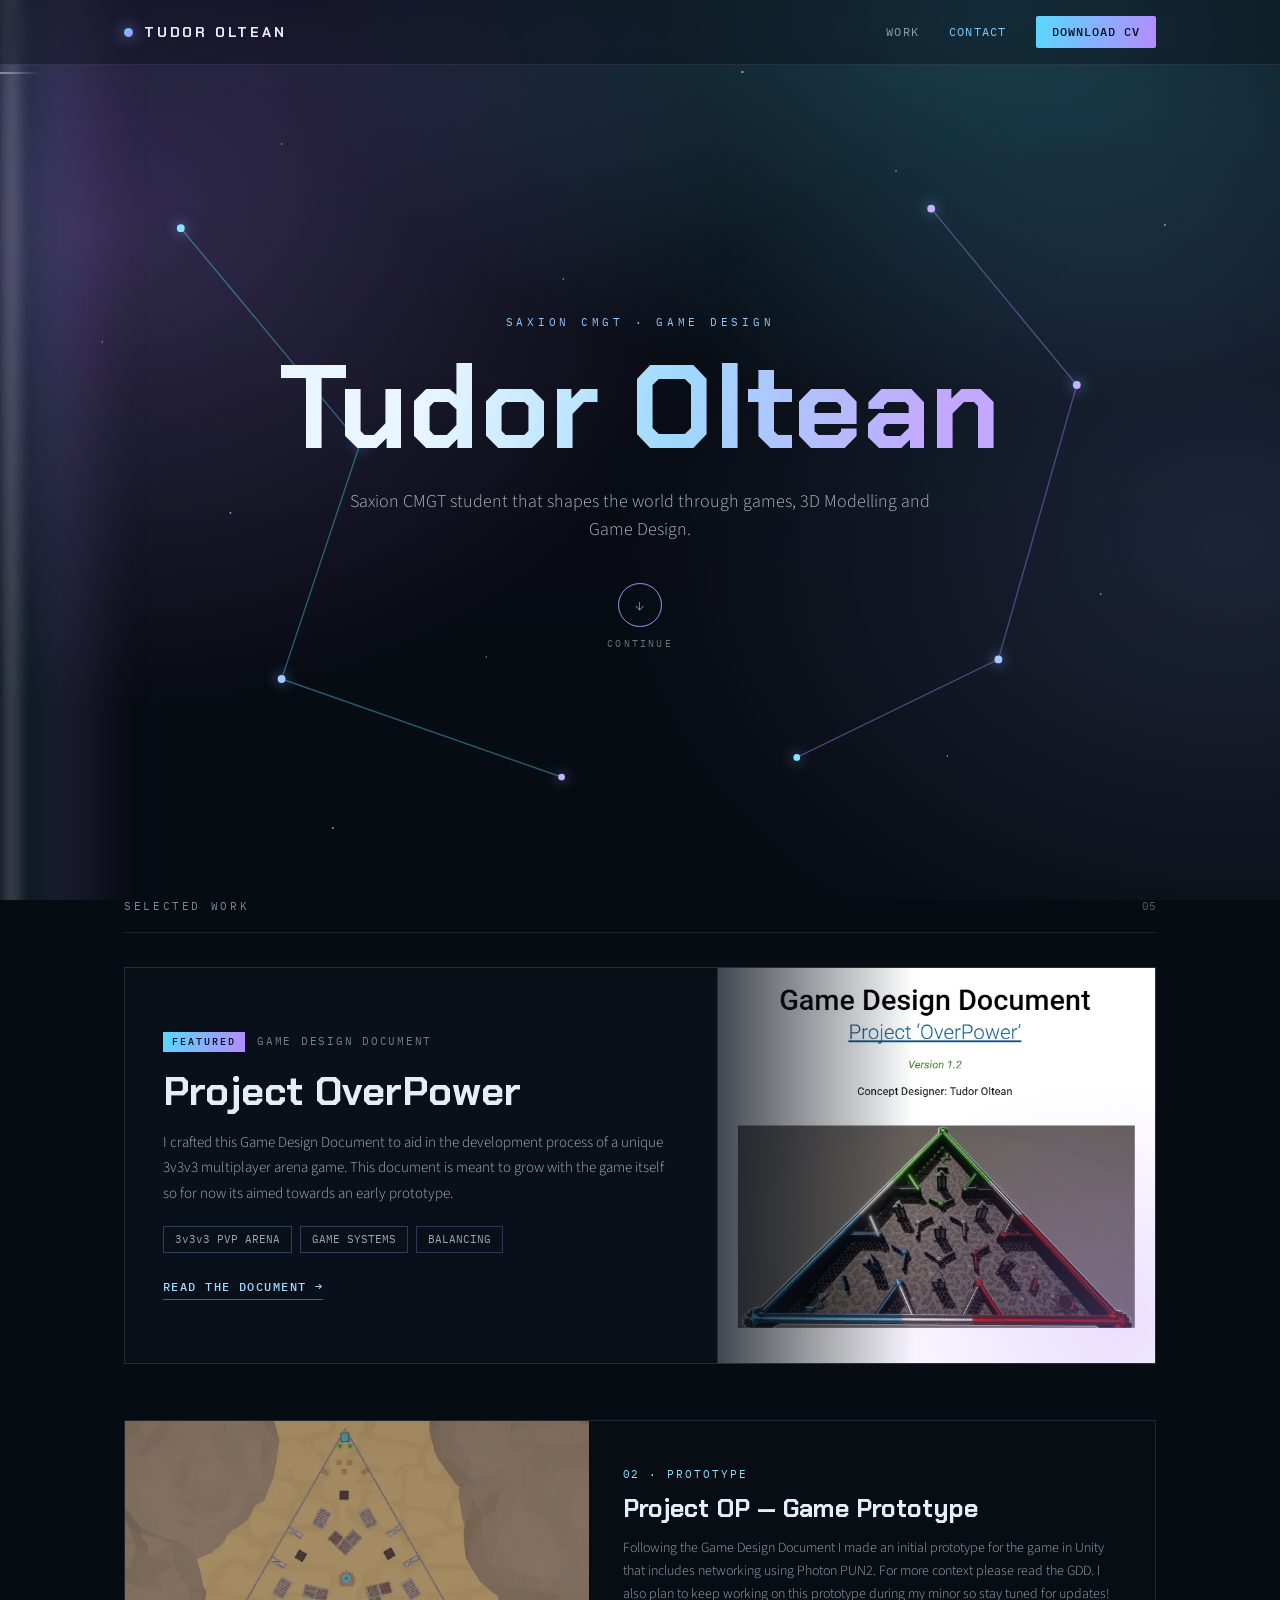
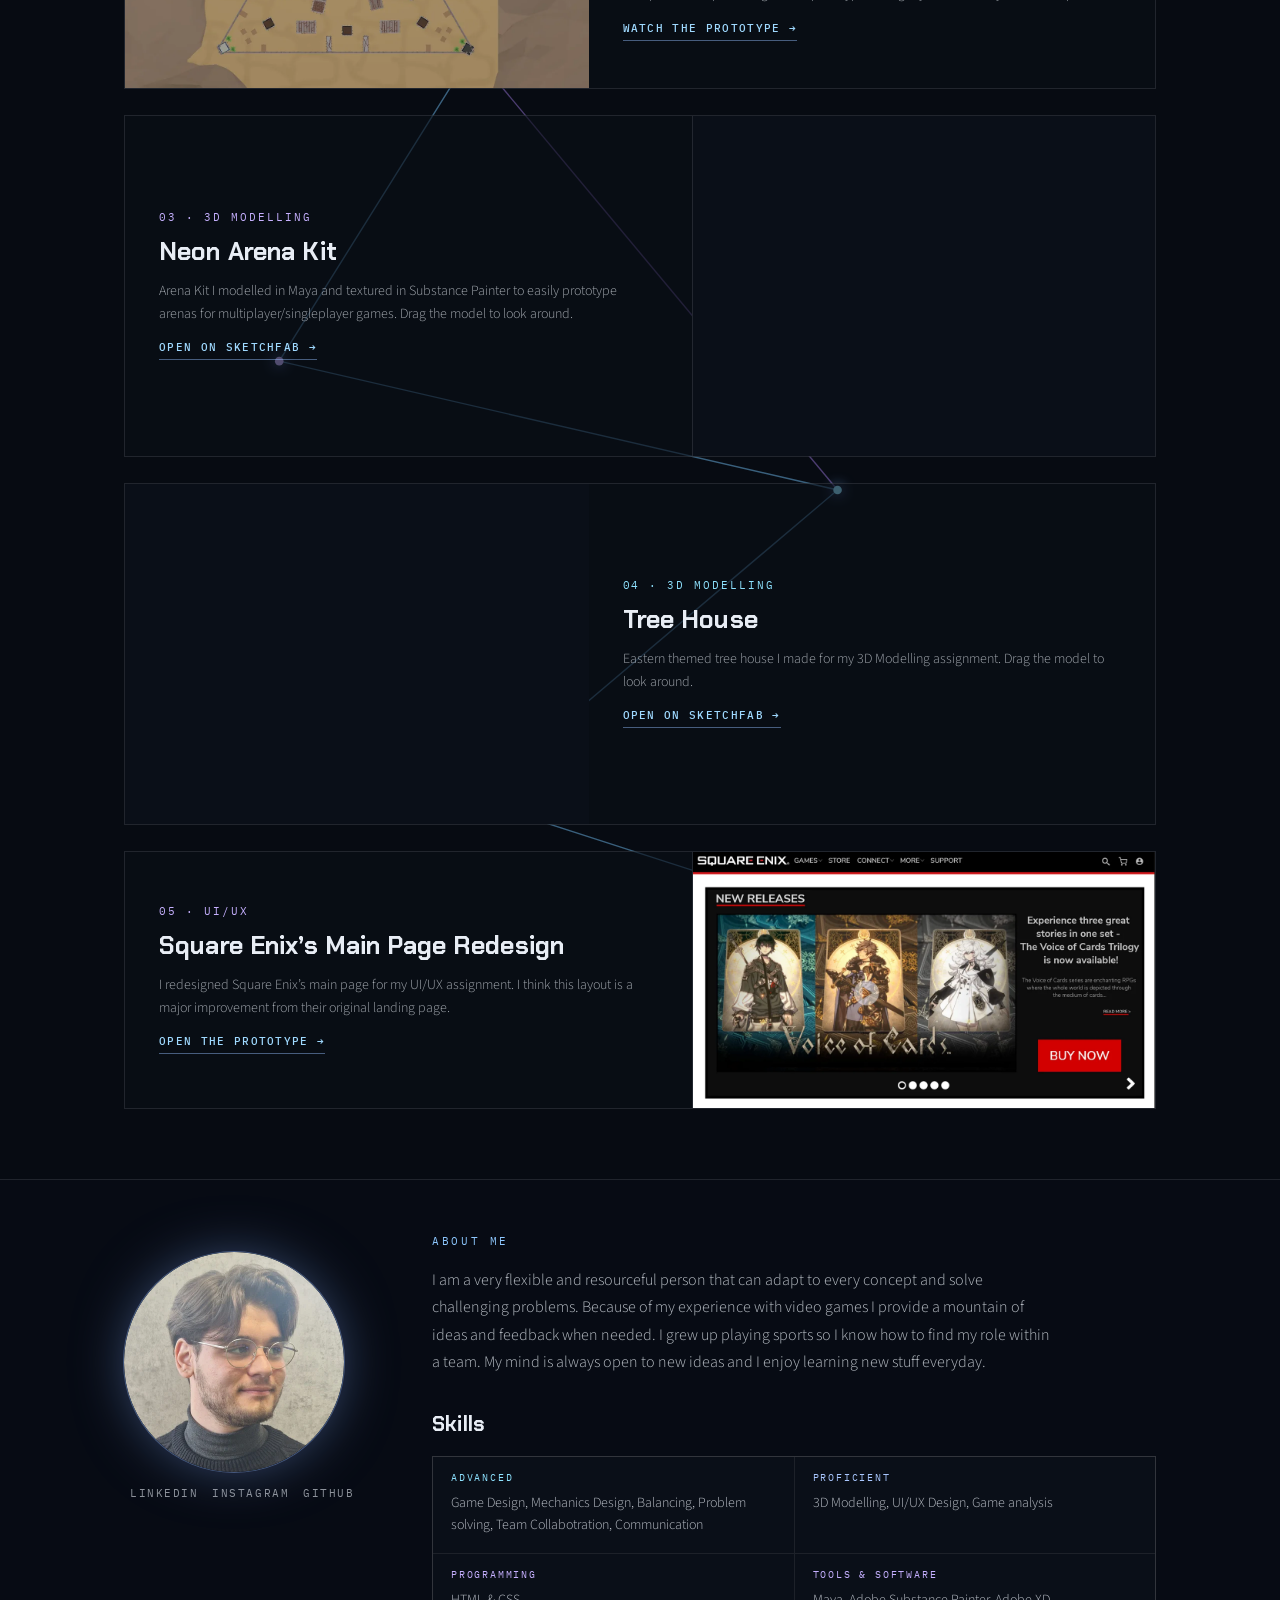
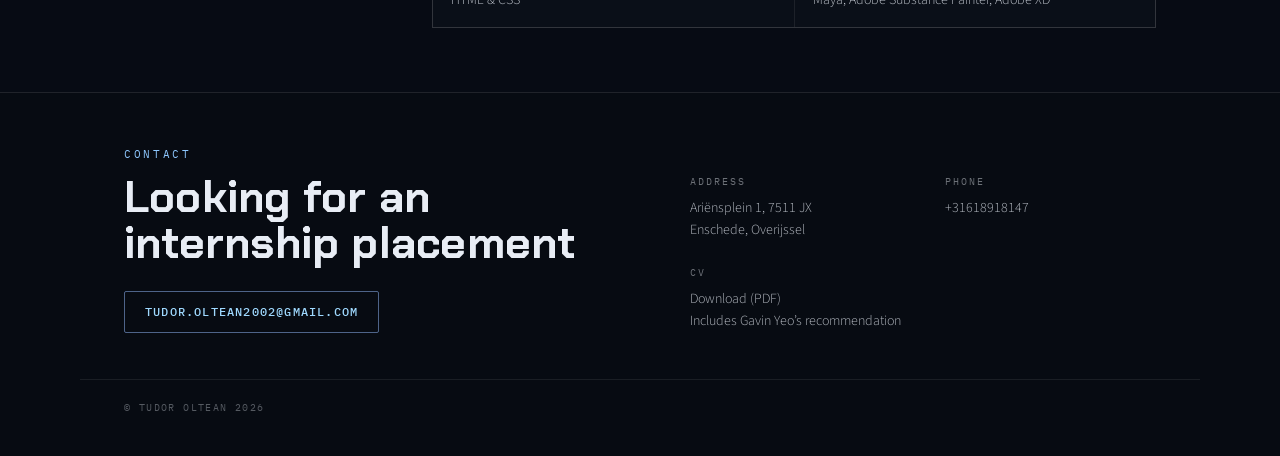
==== index.html @ cb03c82c "CV + 3D Added my CV and embedded 3D models" ====
<!DOCTYPE html>
<html lang="en">
<head>
	<meta charset="utf-8">
	<meta name="viewport" content="width=device-width, initial-scale=1">
	<title>Tudor Oltean — Game Design Portfolio</title>
	<meta name="description" content="Portfolio of Tudor Oltean, Saxion CMGT student working in game design, 3D modelling and UI/UX.">
	<meta name="theme-color" content="#070b12">

	<meta property="og:type" content="website">
	<meta property="og:title" content="Tudor Oltean — Game Design Portfolio">
	<meta property="og:description" content="Saxion CMGT student that shapes the world through games, 3D Modelling and Game Design.">
	<meta property="og:image" content="images/overpower.png">

	<link rel="preconnect" href="https://fonts.googleapis.com">
	<link rel="preconnect" href="https://fonts.gstatic.com" crossorigin>
	<link href="https://fonts.googleapis.com/css2?family=Chakra+Petch:wght@600;700&family=IBM+Plex+Mono:wght@400;500&family=Source+Sans+3:wght@300;400;600&display=swap" rel="stylesheet">
	<link rel="stylesheet" href="assets/css/style.css?v=2">

	<noscript>
		<!-- Without JS the slide-in panel can never open, so lay the links out inline. -->
		<style>
			@media (max-width:736px){
				.nav__toggle{display:none}
				.nav__links{position:static;width:auto;height:auto;flex-direction:row;flex-wrap:wrap;
					gap:16px;padding:0 0 12px;background:none;border:0;transform:none;visibility:visible}
			}
		</style>
	</noscript>
</head>
<body>

<a class="skip-link" href="#work">Skip to work</a>

<!-- Cosmic background layers -->
<div class="sky" aria-hidden="true">
	<div class="sky__nebula"></div>
	<div class="sky__nebula sky__nebula--accent"></div>
	<div class="sky__stars"></div>
	<div class="sky__ray sky__ray--band"></div>
	<div class="sky__ray sky__ray--core"></div>
	<div class="shooting-star shooting-star--a"></div>
	<div class="shooting-star shooting-star--b"></div>
</div>

<!-- Nav -->
<header class="nav" id="top">
	<div class="nav__inner">
		<a class="wordmark" href="#top">
			<span class="wordmark__dot"></span>
			<span>Tudor Oltean</span>
		</a>

		<nav class="nav__links" id="nav-panel" aria-label="Primary">
			<a href="#work">WORK</a>
			<a href="#contact">CONTACT</a>
		</nav>

		<a class="btn-cv" href="assets/cv.pdf" download>DOWNLOAD CV</a>

		<button class="nav__toggle" type="button" aria-expanded="false" aria-controls="nav-panel" aria-label="Open menu">
			<span></span><span></span><span></span>
		</button>
	</div>
</header>

<main>

	<!-- Hero -->
	<section class="hero" id="home">
		<svg class="constellation constellation--hero" viewBox="0 0 1000 700" preserveAspectRatio="xMidYMid meet" aria-hidden="true" focusable="false">
			<polyline class="line" points="90,122.5 250,315 180,525 430,612.5" fill="none" stroke="rgba(88,216,255,.4)" stroke-width="1.2" stroke-dasharray="740" style="--len:740"/>
			<polyline class="line" points="760,105 890,262.5 820,507.5 640,595" fill="none" stroke="rgba(180,139,255,.4)" stroke-width="1.2" stroke-dasharray="660" style="--len:660;transition-delay:1.5s"/>
			<circle class="node node--pulse" cx="90" cy="122.5" r="3.5" fill="#8ee2ff"/>
			<circle class="node node--pulse" cx="250" cy="315" r="3.5" fill="#8ee2ff" style="animation-delay:.8s"/>
			<circle class="node" cx="180" cy="525" r="3.5" fill="#a9c7ff"/>
			<circle class="node" cx="430" cy="612.5" r="3" fill="#c6b0ff"/>
			<circle class="node node--pulse" cx="760" cy="105" r="3.5" fill="#c6b0ff" style="animation-duration:5s"/>
			<circle class="node" cx="890" cy="262.5" r="3.5" fill="#c6b0ff"/>
			<circle class="node node--pulse" cx="820" cy="507.5" r="3.5" fill="#a9c7ff" style="animation-duration:4.5s;animation-delay:1.2s"/>
			<circle class="node" cx="640" cy="595" r="3" fill="#8ee2ff"/>
		</svg>

		<p class="eyebrow hero__eyebrow">SAXION CMGT · GAME DESIGN</p>
		<h1 class="hero__name">Tudor Oltean</h1>
		<p class="hero__tagline">Saxion CMGT student that shapes the world through games, 3D Modelling and Game Design.</p>

		<a class="continue" href="#work">
			<span class="continue__circle">
				<span class="continue__ring"></span>
				<span class="continue__arrow" aria-hidden="true">&darr;</span>
			</span>
			<span class="continue__label">CONTINUE</span>
		</a>
	</section>

	<!-- Selected work -->
	<section class="work" id="work" aria-labelledby="work-title">
		<div class="rule">
			<h2 class="rule__title eyebrow" id="work-title">SELECTED WORK</h2>
			<span class="rule__count">05</span>
		</div>

		<!-- 01 — Featured -->
		<a class="card card--featured tilt" href="https://docs.google.com/document/d/1pojkkOuuKiTvK03G12vOPZxu2fHUB_9YZi7NFpbERsg/edit?usp=sharing" target="_blank" rel="noopener">
			<div class="card__body">
				<div class="card__meta">
					<span class="badge">FEATURED</span>
					<span class="kicker">GAME DESIGN DOCUMENT</span>
				</div>
				<h3 class="card__title card__title--featured">Project OverPower</h3>
				<p class="card__text">I crafted this Game Design Document to aid in the development process of a unique 3v3v3 multiplayer arena game. This document is meant to grow with the game itself so for now its aimed towards an early prototype.</p>
				<div class="tags">
					<span class="tag tag--cyan">3v3v3 PVP ARENA</span>
					<span class="tag tag--blue">GAME SYSTEMS</span>
					<span class="tag tag--violet">BALANCING</span>
				</div>
				<span class="card__cta">READ THE DOCUMENT &rarr;</span>
			</div>
			<div class="card__media card__media--featured">
				<picture>
					<source srcset="images/overpower.webp" type="image/webp">
					<img src="images/overpower.png" alt="Cover art of the Project OverPower game design document" loading="lazy" decoding="async">
				</picture>
			</div>
		</a>

		<div class="work__stack">
			<svg class="constellation constellation--stack" viewBox="0 0 912 1200" preserveAspectRatio="xMidYMid meet" aria-hidden="true" focusable="false">
				<polyline class="line" points="60,48 300,216 120,504 640,624 300,912 820,1080" fill="none" stroke="rgba(120,200,255,.45)" stroke-width="1.3" stroke-dasharray="2160" style="--len:2160"/>
				<polyline class="line" points="300,216 640,624" fill="none" stroke="rgba(180,139,255,.4)" stroke-width="1.3" stroke-dasharray="532" style="--len:532;transition-delay:.8s"/>
				<circle class="node node--pulse" cx="60" cy="48" r="4" fill="#8ee2ff"/>
				<circle class="node" cx="300" cy="216" r="4" fill="#a9c7ff"/>
				<circle class="node node--pulse" cx="120" cy="504" r="4" fill="#c6b0ff" style="animation-duration:5s;animation-delay:1s"/>
				<circle class="node" cx="640" cy="624" r="4" fill="#8ee2ff"/>
				<circle class="node node--pulse" cx="300" cy="912" r="4" fill="#a9c7ff" style="animation-duration:4.5s;animation-delay:.6s"/>
				<circle class="node" cx="820" cy="1080" r="4" fill="#c6b0ff"/>
			</svg>

			<!-- 02 -->
			<a class="card card--image-left card--cyan tilt" href="https://www.youtube.com/watch?v=8ffsro7WkHw" target="_blank" rel="noopener">
				<div class="card__media">
					<picture>
						<source srcset="images/pop_topdown_view.webp" type="image/webp">
						<img src="images/pop_topdown_view.jpeg" alt="Top-down view of the Project OverPower Unity prototype" loading="lazy" decoding="async">
					</picture>
				</div>
				<div class="card__body">
					<span class="card__index">02 · PROTOTYPE</span>
					<h3 class="card__title">Project OP — Game Prototype</h3>
					<p class="card__text">Following the Game Design Document I made an initial prototype for the game in Unity that includes networking using Photon PUN2. For more context please read the GDD. I also plan to keep working on this prototype during my minor so stay tuned for updates!</p>
					<span class="card__cta">WATCH THE PROTOTYPE &rarr;</span>
				</div>
			</a>

			<!-- 03 -->
			<article class="card card--image-right card--violet card--embed">
				<div class="card__body">
					<span class="card__index">03 · 3D MODELLING</span>
					<h3 class="card__title"><a href="https://sketchfab.com/3d-models/neon-arena-kit-blue-f8229a61f2304caa80d30da4fe938dd8" target="_blank" rel="noopener">Neon Arena Kit</a></h3>
					<p class="card__text">Arena Kit I modelled in Maya and textured in Substance Painter to easily prototype arenas for multiplayer/singleplayer games. Drag the model to look around.</p>
					<a class="card__cta" href="https://sketchfab.com/3d-models/neon-arena-kit-blue-f8229a61f2304caa80d30da4fe938dd8" target="_blank" rel="noopener">OPEN ON SKETCHFAB &rarr;</a>
				</div>
				<div class="card__media card__media--embed">
					<iframe title="Neon Arena Kit &mdash; interactive 3D model"
						src="https://sketchfab.com/models/f8229a61f2304caa80d30da4fe938dd8/embed?autospin=0.3&amp;autostart=1&amp;preload=0&amp;ui_theme=dark&amp;ui_infos=0&amp;ui_watermark=0&amp;dnt=1"
						loading="lazy" allow="autoplay; fullscreen; xr-spatial-tracking" allowfullscreen></iframe>
				</div>
			</article>

			<!-- 04 -->
			<article class="card card--image-left card--cyan card--embed">
				<div class="card__media card__media--embed">
					<iframe title="Tree House &mdash; interactive 3D model"
						src="https://sketchfab.com/models/3e5700c48a304a2783676600011ba51a/embed?autospin=0.3&amp;autostart=1&amp;preload=0&amp;ui_theme=dark&amp;ui_infos=0&amp;ui_watermark=0&amp;dnt=1"
						loading="lazy" allow="autoplay; fullscreen; xr-spatial-tracking" allowfullscreen></iframe>
				</div>
				<div class="card__body">
					<span class="card__index">04 · 3D MODELLING</span>
					<h3 class="card__title"><a href="https://sketchfab.com/3d-models/tree-house-3e5700c48a304a2783676600011ba51a" target="_blank" rel="noopener">Tree House</a></h3>
					<p class="card__text">Eastern themed tree house I made for my 3D Modelling assignment. Drag the model to look around.</p>
					<a class="card__cta" href="https://sketchfab.com/3d-models/tree-house-3e5700c48a304a2783676600011ba51a" target="_blank" rel="noopener">OPEN ON SKETCHFAB &rarr;</a>
				</div>
			</article>

			<!-- 05 -->
			<a class="card card--image-right card--violet tilt" href="https://xd.adobe.com/view/7bacbe55-c19f-4812-9602-d46afadfabe7-2eff/" target="_blank" rel="noopener">
				<div class="card__body">
					<span class="card__index">05 · UI/UX</span>
					<h3 class="card__title">Square Enix&rsquo;s Main Page Redesign</h3>
					<p class="card__text">I redesigned Square Enix&rsquo;s main page for my UI/UX assignment. I think this layout is a major improvement from their original landing page.</p>
					<span class="card__cta">OPEN THE PROTOTYPE &rarr;</span>
				</div>
				<div class="card__media">
					<picture>
						<source srcset="images/uiux.webp" type="image/webp">
						<img src="images/uiux.png" alt="Square Enix main page redesign concept" loading="lazy" decoding="async">
					</picture>
				</div>
			</a>
		</div>
	</section>

	<!-- About -->
	<section class="about" id="about" aria-labelledby="about-title">
		<div class="about__inner">
			<div class="about__aside">
				<picture>
					<source srcset="images/mypicround.webp" type="image/webp">
					<img class="about__portrait" src="images/mypicround.png" alt="Portrait of Tudor Oltean" loading="lazy" decoding="async" width="220" height="220">
				</picture>
				<div class="about__social">
					<a href="https://www.linkedin.com/in/tudor-oltean-7a81821a5/" target="_blank" rel="noopener">LINKEDIN</a>
					<a href="https://www.instagram.com/quikkdekk/" target="_blank" rel="noopener">INSTAGRAM</a>
					<a href="https://github.com/QuikkDekk" target="_blank" rel="noopener">GITHUB</a>
				</div>
			</div>

			<div class="about__main">
				<h2 class="eyebrow eyebrow--cyan" id="about-title">ABOUT ME</h2>
				<p class="about__bio">I am a very flexible and resourceful person that can adapt to every concept and solve challenging problems. Because of my experience with video games I provide a mountain of ideas and feedback when needed. I grew up playing sports so I know how to find my role within a team. My mind is always open to new ideas and I enjoy learning new stuff everyday.</p>

				<h3 class="about__skills-title">Skills</h3>
				<div class="skills">
					<div class="skills__cell">
						<h4 class="skills__label skills__label--cyan">ADVANCED</h4>
						<p>Game Design, Mechanics Design, Balancing, Problem solving, Team Collabotration, Communication</p>
					</div>
					<div class="skills__cell">
						<h4 class="skills__label skills__label--blue">PROFICIENT</h4>
						<p>3D Modelling, UI/UX Design, Game analysis</p>
					</div>
					<div class="skills__cell">
						<h4 class="skills__label skills__label--violet">PROGRAMMING</h4>
						<p>HTML &amp; CSS</p>
					</div>
					<div class="skills__cell">
						<h4 class="skills__label skills__label--violet">TOOLS &amp; SOFTWARE</h4>
						<p>Maya, Adobe Substance Painter, Adobe XD</p>
					</div>
				</div>
			</div>
		</div>
	</section>

	<!-- Contact -->
	<section class="contact" id="contact" aria-labelledby="contact-title">
		<div class="contact__inner">
			<div class="contact__lead">
				<h2 class="eyebrow eyebrow--cyan" id="contact-title">CONTACT</h2>
				<p class="contact__headline">Looking for an internship placement</p>
				<a class="btn-email" href="mailto:tudor.oltean2002@gmail.com">TUDOR.OLTEAN2002@GMAIL.COM</a>
			</div>

			<div class="contact__details">
				<div>
					<h3 class="detail__label">ADDRESS</h3>
					<p class="detail__value">Ariënsplein 1, 7511 JX<br>Enschede, Overijssel</p>
				</div>
				<div>
					<h3 class="detail__label">PHONE</h3>
					<p class="detail__value"><a href="tel:+31618918147">+31618918147</a></p>
				</div>
				<div>
					<h3 class="detail__label">CV</h3>
					<p class="detail__value"><a href="assets/cv.pdf" download>Download (PDF)</a><br>Includes Gavin Yeo&rsquo;s recommendation</p>
				</div>
			</div>
		</div>

		<div class="footer">
			<span>© TUDOR OLTEAN 2026</span>
		</div>
	</section>

</main>

<script src="assets/js/site.js?v=2" defer></script>
</body>
</html>
---- assets/css/style.css ----
/* =========================================================
   Tudor Oltean — portfolio
   Design tokens, layout and motion for the cosmic redesign.
   ========================================================= */

:root{
	--bg:            #070b12;
	--surface:       rgba(10,15,24,.62);
	--surface-hi:    rgba(12,18,28,.72);
	--surface-about: rgba(9,13,22,.55);
	--panel:         #0a0f18;

	--text:          #e8edf5;
	--text-78:       rgba(232,237,245,.78);
	--text-75:       rgba(232,237,245,.75);
	--text-70:       rgba(232,237,245,.72);
	--text-68:       rgba(232,237,245,.68);
	--text-60:       rgba(232,237,245,.60);
	--text-55:       rgba(232,237,245,.55);
	--text-45:       rgba(232,237,245,.45);
	--text-35:       rgba(232,237,245,.35);

	--cyan:          #58d8ff;
	--cyan-soft:     #8ee2ff;
	--cyan-text:     #9fd9ff;
	--cyan-eyebrow:  #8ec8ff;
	--cyan-nav:      #7fc9ff;
	--blue:          #a9c7ff;
	--violet:        #b48bff;
	--violet-soft:   #c6b0ff;
	--violet-text:   #c3a8ff;

	--grad:          linear-gradient(100deg,#58d8ff,#b48bff);
	--grad-text:     linear-gradient(100deg,#eaf6ff 20%,#9fd9ff 55%,#c3a8ff 90%);

	--line:          rgba(255,255,255,.10);
	--line-strong:   rgba(255,255,255,.13);
	--line-faint:    rgba(255,255,255,.08);
	--line-nav:      rgba(255,255,255,.09);

	--radius:        2px;
	--shadow-card:   0 20px 60px -30px rgba(140,170,255,.55);
	--shadow-violet: 0 20px 60px -30px rgba(170,140,255,.55);
	--shadow-feat:   0 26px 80px -32px rgba(140,170,255,.60);

	--ease-card:     cubic-bezier(.2,.7,.3,1);

	--mono:          'IBM Plex Mono', ui-monospace, SFMono-Regular, Menlo, monospace;
	--display:       'Chakra Petch', system-ui, sans-serif;
	--body:          'Source Sans 3', system-ui, -apple-system, sans-serif;

	--pad:           44px;
	--maxw:          1120px;
	--nav-h:         64px;
}

/* ---------- reset ---------- */

*,*::before,*::after{box-sizing:border-box}

html{
	scroll-behavior:smooth;
	/* The closed mobile nav panel is parked off the right edge; it is fixed, so
	   only a clip on the root keeps it out of the page's scrollable width.
	   Must be `clip`, not `hidden`: `hidden` makes this a scroll container,
	   which would stop the sticky nav from sticking. */
	overflow-x:clip;
}

body{
	margin:0;
	background:var(--bg);
	color:var(--text);
	font:300 16px/1.6 var(--body);
	-webkit-font-smoothing:antialiased;
	overflow-x:clip;
}

h1,h2,h3,h4,p{margin:0}
img{max-width:100%;display:block}
/* the <picture> wrappers are plumbing only — let the img be the layout box */
picture{display:contents}
a{color:inherit;text-decoration:none}

:focus-visible{
	outline:2px solid var(--cyan-text);
	outline-offset:3px;
}

.skip-link{
	position:absolute;left:-9999px;top:0;z-index:100;
	background:var(--panel);color:var(--cyan-text);
	font:500 12px/1 var(--mono);letter-spacing:.1em;
	padding:12px 18px;border:1px solid var(--line-strong);
}
.skip-link:focus{left:12px;top:12px}

/* ---------- shared type ---------- */

.eyebrow{
	font:400 11px/1 var(--mono);
	letter-spacing:.24em;
	color:var(--text-55);
	text-transform:uppercase;
}
.eyebrow--cyan{color:var(--cyan-eyebrow)}

/* =========================================================
   Cosmic background
   ========================================================= */

.sky{
	position:fixed;
	inset:0;
	z-index:-1;
	pointer-events:none;
	overflow:hidden;
}

.sky__nebula{
	position:absolute;inset:0;
	background:
		radial-gradient(700px 460px at 22% 8%,rgba(120,90,220,.22),transparent 70%),
		radial-gradient(620px 420px at 88% 34%,rgba(60,150,220,.18),transparent 72%),
		radial-gradient(760px 520px at 40% 78%,rgba(140,90,200,.14),transparent 74%);
}

.sky__nebula--accent{
	background:
		radial-gradient(1100px 620px at 78% 1%,rgba(88,216,255,.26),transparent 64%),
		radial-gradient(950px 720px at 8% 26%,rgba(180,139,255,.24),transparent 66%),
		radial-gradient(900px 700px at 96% 60%,rgba(140,170,255,.16),transparent 68%),
		linear-gradient(180deg,rgba(7,11,18,.55) 0%,rgba(7,11,18,.8) 42%,var(--bg) 72%);
}

.sky__stars{
	position:absolute;inset:0;
	background-image:
		radial-gradient(1.4px 1.4px at 12% 6%,#fff,transparent),
		radial-gradient(1px 1px at 32% 3%,rgba(255,255,255,.8),transparent),
		radial-gradient(1.6px 1.6px at 58% 8%,#cfe9ff,transparent),
		radial-gradient(1px 1px at 84% 4%,#fff,transparent),
		radial-gradient(1.2px 1.2px at 22% 16%,rgba(226,214,255,.8),transparent),
		radial-gradient(1px 1px at 70% 19%,#fff,transparent),
		radial-gradient(1.4px 1.4px at 91% 25%,rgba(207,233,255,.9),transparent),
		radial-gradient(1px 1px at 44% 31%,#fff,transparent),
		radial-gradient(1.2px 1.2px at 8% 38%,rgba(226,214,255,.7),transparent),
		radial-gradient(1px 1px at 64% 44%,#fff,transparent),
		radial-gradient(1.3px 1.3px at 18% 57%,#cfe9ff,transparent),
		radial-gradient(1px 1px at 86% 66%,#fff,transparent),
		radial-gradient(1.2px 1.2px at 38% 73%,rgba(226,214,255,.7),transparent),
		radial-gradient(1px 1px at 74% 84%,#fff,transparent),
		radial-gradient(1.4px 1.4px at 26% 92%,#cfe9ff,transparent);
	animation:twinkle 6s ease-in-out infinite;
}

@keyframes twinkle{
	0%,100%{opacity:.35}
	50%{opacity:1}
}

/* Cosmic ray — 60s loop, ~2s crossing. Deliberately faint. */
.sky__ray{
	position:absolute;
	top:-10%;left:0;height:120%;
	animation:ray 60s linear infinite;
	animation-delay:8s;
}
.sky__ray--band{
	width:120px;
	background:linear-gradient(90deg,transparent,rgba(88,216,255,.10) 30%,rgba(180,139,255,.14) 55%,transparent);
	filter:blur(22px);
}
.sky__ray--core{
	width:22px;
	background:linear-gradient(90deg,transparent,rgba(226,240,255,.34),transparent);
	filter:blur(7px);
}

@keyframes ray{
	0%   {transform:translateX(-40%) rotate(14deg);opacity:0}
	0.4% {opacity:.55}
	2.4% {opacity:.5}
	3.2% {transform:translateX(120%) rotate(14deg);opacity:0}
	100% {transform:translateX(120%) rotate(14deg);opacity:0}
}

.shooting-star{
	position:absolute;
	left:-200px;
	animation:shoot 22s linear infinite;
}
.shooting-star--a{
	top:8%;left:-140px;width:180px;height:1.5px;
	background:linear-gradient(90deg,transparent,rgba(255,255,255,.95),rgba(180,139,255,0));
	animation-duration:22s;animation-delay:3s;
}
.shooting-star--b{
	top:54%;width:130px;height:1px;
	background:linear-gradient(90deg,transparent,rgba(200,225,255,.8),transparent);
	animation-duration:31s;animation-delay:14s;
}

@keyframes shoot{
	0%  {transform:translate3d(0,0,0) rotate(20deg);opacity:0}
	4%  {opacity:1}
	18% {opacity:1}
	26% {transform:translate3d(620px,240px,0) rotate(20deg);opacity:0}
	100%{transform:translate3d(620px,240px,0) rotate(20deg);opacity:0}
}

/* =========================================================
   Nav
   ========================================================= */

.nav{
	position:sticky;
	top:0;
	z-index:50;
	background:rgba(7,11,18,.35);
	backdrop-filter:blur(8px);
	-webkit-backdrop-filter:blur(8px);
	border-bottom:1px solid var(--line-nav);
}

.nav__inner{
	max-width:var(--maxw);
	margin:0 auto;
	min-height:var(--nav-h);
	padding:0 var(--pad);
	display:flex;
	align-items:center;
	gap:30px;
}

.wordmark{
	display:flex;
	align-items:center;
	gap:11px;
	margin-right:auto;
	font:700 14px/1 var(--display);
	letter-spacing:.2em;
	text-transform:uppercase;
}
.wordmark__dot{
	width:9px;height:9px;border-radius:50%;
	background:linear-gradient(135deg,var(--cyan),var(--violet));
	box-shadow:0 0 16px rgba(140,180,255,.9);
	flex:none;
}

.nav__links{
	display:flex;
	align-items:center;
	gap:30px;
}
.nav__links a{
	font:400 12px/1 var(--mono);
	letter-spacing:.1em;
	color:var(--text-60);
	transition:color .25s;
}
.nav__links a:hover,
.nav__links a.is-active{color:var(--cyan-nav)}

.btn-cv{
	font:500 12px/1 var(--mono);
	letter-spacing:.08em;
	color:var(--bg);
	background:var(--grad);
	padding:10px 16px;
	border-radius:var(--radius);
	transition:box-shadow .3s;
	white-space:nowrap;
}
.btn-cv:hover{box-shadow:0 0 26px rgba(140,180,255,.6)}

.nav__toggle{
	display:none;
	width:36px;height:36px;
	padding:0;
	background:none;
	border:1px solid var(--line-strong);
	border-radius:var(--radius);
	cursor:pointer;
	flex-direction:column;
	align-items:center;
	justify-content:center;
	gap:4px;
}
.nav__toggle span{
	display:block;
	width:16px;height:1px;
	background:var(--text);
	transition:transform .3s,opacity .3s;
}
.nav__toggle[aria-expanded="true"] span:nth-child(1){transform:translateY(5px) rotate(45deg)}
.nav__toggle[aria-expanded="true"] span:nth-child(2){opacity:0}
.nav__toggle[aria-expanded="true"] span:nth-child(3){transform:translateY(-5px) rotate(-45deg)}

/* =========================================================
   Layout shell
   ========================================================= */

.hero,
.work,
.about__inner,
.contact__inner,
.footer{
	max-width:var(--maxw);
	margin:0 auto;
	padding-left:var(--pad);
	padding-right:var(--pad);
}

/* =========================================================
   Hero
   ========================================================= */

.hero{
	/* Scroll progress through the first screen, 0 -> 1. Set by site.js;
	   stays 0 without JS or under reduced motion, which is the large state. */
	--hero-p:0;
	--name-lg:118px;
	--name-sm:86px;

	position:relative;
	/* fills the screen under the nav, so the name, tagline and arrow are all
	   that is visible before the first scroll */
	min-height:calc(100vh - var(--nav-h));
	min-height:calc(100dvh - var(--nav-h));
	padding-top:40px;
	padding-bottom:40px;
	display:flex;
	flex-direction:column;
	align-items:center;
	justify-content:center;
	text-align:center;
	gap:22px;
	scroll-margin-top:var(--nav-h);
}

.hero > *:not(.constellation){position:relative}

.hero__eyebrow{letter-spacing:.34em;color:var(--cyan-eyebrow)}

.hero__name{
	font:700 86px/.98 var(--display);
	/* eases from --name-lg down to the resting --name-sm as the hero scrolls by */
	font-size:calc(var(--name-lg) - (var(--name-lg) - var(--name-sm)) * var(--hero-p));
	letter-spacing:.005em;
	background:var(--grad-text);
	-webkit-background-clip:text;
	background-clip:text;
	color:transparent;
}

.hero__tagline{
	max-width:620px;
	font:300 18px/1.6 var(--body);
	color:var(--text-75);
	text-wrap:pretty;
}

.continue{
	margin-top:16px;
	display:flex;
	flex-direction:column;
	align-items:center;
	gap:12px;
	animation:bob 3.4s ease-in-out infinite;
	/* it is a "scroll down" hint, so it retires once you have */
	opacity:calc(1 - var(--hero-p));
}
.continue__circle{
	position:relative;
	width:44px;height:44px;
	border:1px solid rgba(140,190,255,.6);
	border-radius:50%;
	display:flex;
	align-items:center;
	justify-content:center;
}
.continue__ring{
	position:absolute;inset:-1px;
	border:1px solid rgba(180,139,255,.55);
	border-radius:50%;
	animation:pulsering 2.8s ease-out infinite;
}
.continue__arrow{font-size:15px;color:var(--cyan-text);line-height:1}
.continue__label{
	font:400 10px/1 var(--mono);
	letter-spacing:.22em;
	color:var(--text-45);
}

@keyframes bob{
	0%,100%{transform:translateY(0)}
	50%{transform:translateY(7px)}
}
@keyframes pulsering{
	0%{transform:scale(1);opacity:.55}
	100%{transform:scale(1.9);opacity:0}
}

/* ---------- constellations ---------- */

.constellation{
	position:absolute;
	pointer-events:none;
	overflow:visible;
}
.constellation--hero{
	inset:0;
	width:100%;height:100%;
}
.constellation--stack{
	left:0;top:0;
	width:100%;height:100%;
}

.constellation .line{
	/* --len is the path's own length: retracted by exactly that much, the line
	   is fully hidden, and it draws end to end. site.js measures the real
	   value and corrects the estimate in the markup. */
	stroke-dashoffset:var(--len);
	transition:stroke-dashoffset 7s ease-out;
}
.constellation.is-drawn .line{stroke-dashoffset:0}

.constellation .node{
	filter:drop-shadow(0 0 6px rgba(120,180,255,.9));
	opacity:0;
	transition:opacity 1.2s ease-out 1.2s;
}
.constellation.is-drawn .node{opacity:1}
.constellation.is-drawn .node--pulse{animation:nodepulse 4s ease-in-out infinite 2s}

@keyframes nodepulse{
	0%,100%{opacity:.7}
	50%{opacity:1}
}

/* =========================================================
   Selected work
   ========================================================= */

.work{
	padding-bottom:70px;
	scroll-margin-top:var(--nav-h);
}

.rule{
	display:flex;
	align-items:baseline;
	justify-content:space-between;
	padding-bottom:20px;
	margin-bottom:34px;
	border-bottom:1px solid var(--line);
}
.rule__title{font-weight:400}
.rule__count{
	font:400 11px/1 var(--mono);
	color:var(--text-35);
}

/* ---------- card shell ---------- */

.card{
	display:grid;
	border:1px solid var(--line);
	background:var(--surface);
	position:relative;
	transition:transform .45s var(--ease-card),box-shadow .45s,border-color .45s;
	transform-style:preserve-3d;
}
.card:hover{box-shadow:var(--shadow-card);border-color:rgba(140,190,255,.5)}
.card--violet:hover{box-shadow:var(--shadow-violet);border-color:rgba(180,139,255,.5)}

.card__body{
	padding:32px 34px;
	display:flex;
	flex-direction:column;
	gap:14px;
	justify-content:center;
	min-width:0;
}

.card__media{
	position:relative;
	min-height:240px;
	overflow:hidden;
	background:var(--panel);
}
.card__media img{
	width:100%;height:100%;
	object-fit:cover;
	min-height:240px;
}
.card--image-right .card__media{border-left:1px solid var(--line)}

/* ---------- live 3D embeds (cards 03/04) ---------- */

/* An iframe swallows its own pointer events, so these cards cannot be one big
   link like the others: the title and the CTA carry the link instead. */
.card__media--embed{background:var(--panel);min-height:340px}
.card__media--embed iframe{
	display:block;
	width:100%;
	height:100%;
	min-height:340px;
	border:0;
}
.card--embed .card__title a{transition:color .3s}
.card--embed .card__title a:hover{color:var(--cyan-text)}
/* no pointer tilt on these — transforming a parent of an iframe forces the
   viewer to re-rasterise every frame */
.card--embed{transition:box-shadow .45s,border-color .45s}

.card__index{
	font:400 11px/1 var(--mono);
	letter-spacing:.18em;
	color:var(--cyan-soft);
}
.card--violet .card__index{color:var(--violet-soft)}

.card__title{
	font:700 25px/1.18 var(--display);
	letter-spacing:.005em;
	text-wrap:balance;
}

.card__text{
	font:300 14px/1.65 var(--body);
	color:var(--text-68);
	text-wrap:pretty;
}

/* ---------- featured card ---------- */

.card--featured{
	grid-template-columns:1.15fr .85fr;
	border-color:var(--line-strong);
	background:var(--surface-hi);
	backdrop-filter:blur(6px);
	-webkit-backdrop-filter:blur(6px);
	margin-bottom:56px;
}
.card--featured:hover{
	border-color:rgba(150,190,255,.55);
	box-shadow:var(--shadow-feat);
}
.card--featured .card__body{padding:40px 38px;gap:18px}
.card--featured .card__text{font-size:15px;line-height:1.68;color:var(--text-70)}

.card__meta{display:flex;align-items:center;gap:12px;flex-wrap:wrap}

.badge{
	font:500 10px/1 var(--mono);
	letter-spacing:.2em;
	color:var(--bg);
	background:var(--grad);
	padding:5px 9px;
}
.kicker{
	font:400 11px/1 var(--mono);
	letter-spacing:.16em;
	color:rgba(232,237,245,.5);
}

.card__title--featured{font-size:40px;line-height:1.06}

.tags{display:flex;gap:8px;flex-wrap:wrap;margin-top:2px}
.tag{
	font:400 11px/1 var(--mono);
	color:var(--text-68);
	padding:7px 11px;
	border:1px solid rgba(140,190,255,.28);
}
.tag--blue{border-color:rgba(160,170,255,.28)}
.tag--violet{border-color:rgba(180,139,255,.28)}

.card__cta{
	margin-top:2px;
	align-self:flex-start;
	font:500 11px/1 var(--mono);
	letter-spacing:.12em;
	color:var(--cyan-text);
	border-bottom:1px solid rgba(150,190,255,.45);
	padding-bottom:6px;
	transition:color .3s,border-color .3s;
}
.card--featured .card__cta{margin-top:10px;font-size:12px}

/* on hover the underline takes on whichever accent the card carries */
.card:hover .card__cta{color:#fff;border-color:var(--cyan-text)}
.card--violet:hover .card__cta,
.card--featured:hover .card__cta{color:#fff;border-color:var(--violet-text)}

.card__media--featured{min-height:330px;border-left:1px solid rgba(255,255,255,.12)}
.card__media--featured img{min-height:330px}
.card__media--featured::after{
	content:"";
	position:absolute;inset:0;
	background:
		linear-gradient(90deg,rgba(12,18,28,.78),transparent 45%),
		radial-gradient(300px 240px at 90% 90%,rgba(180,139,255,.28),transparent);
}

/* ---------- stack ---------- */

.work__stack{
	position:relative;
	display:flex;
	flex-direction:column;
	gap:26px;
}
.work__stack > .card{position:relative}

.card--image-left{grid-template-columns:.9fr 1.1fr}
.card--image-right{grid-template-columns:1.1fr .9fr}

/* =========================================================
   About
   ========================================================= */

.about{
	border-top:1px solid var(--line);
	background:var(--surface-about);
	scroll-margin-top:var(--nav-h);
}
.about__inner{
	padding-top:56px;
	padding-bottom:64px;
	display:grid;
	grid-template-columns:260px 1fr;
	gap:48px;
	align-items:start;
}

.about__aside{display:flex;flex-direction:column;gap:16px}
.about__portrait{
	width:220px;height:220px;
	border-radius:50%;
	object-fit:cover;
	box-shadow:0 0 0 1px rgba(150,190,255,.35),0 0 60px -12px rgba(140,170,255,.55);
}
.about__social{display:flex;gap:14px;padding-left:6px;flex-wrap:wrap}
.about__social a{
	font:400 11px/1 var(--mono);
	letter-spacing:.14em;
	color:var(--text-60);
	transition:color .25s;
}
.about__social a:hover{color:var(--cyan-text)}

.about__main{display:flex;flex-direction:column;gap:20px}
.about__bio{
	max-width:620px;
	font:300 16px/1.72 var(--body);
	color:var(--text-78);
	text-wrap:pretty;
}
.about__skills-title{
	margin-top:14px;
	font:700 21px/1.2 var(--display);
	letter-spacing:.01em;
}

.skills{
	display:grid;
	grid-template-columns:1fr 1fr;
	gap:1px;
	background:var(--line-nav);
	border:1px solid var(--line-nav);
}
.skills__cell{background:var(--panel);padding:16px 18px}
.skills__label{
	font:400 10px/1 var(--mono);
	letter-spacing:.18em;
	color:var(--cyan-soft);
}
.skills__label--blue{color:var(--blue)}
.skills__label--violet{color:var(--violet-soft)}
.skills__cell p{
	margin-top:9px;
	font:300 14px/1.6 var(--body);
	color:var(--text-78);
}

/* =========================================================
   Contact + footer
   ========================================================= */

.contact{
	border-top:1px solid var(--line);
	scroll-margin-top:var(--nav-h);
}
.contact__inner{
	padding-top:56px;
	padding-bottom:0;
	display:flex;
	align-items:flex-end;
	justify-content:space-between;
	gap:40px;
	flex-wrap:wrap;
}

.contact__lead{display:flex;flex-direction:column;gap:14px}
.contact__headline{
	font:700 44px/1.05 var(--display);
	letter-spacing:.005em;
	max-width:460px;
	text-wrap:balance;
}

.btn-email{
	margin-top:10px;
	align-self:flex-start;
	font:500 12px/1 var(--mono);
	letter-spacing:.1em;
	color:var(--cyan-text);
	background:transparent;
	border:1px solid rgba(150,190,255,.5);
	padding:14px 20px;
	border-radius:var(--radius);
	transition:color .3s,border-color .3s,box-shadow .3s;
	word-break:break-word;
}
.btn-email:hover{
	color:#fff;
	border-color:var(--violet-text);
	box-shadow:0 0 26px -6px rgba(140,180,255,.7);
}

.contact__details{
	display:grid;
	grid-template-columns:1fr 1fr;
	gap:26px 44px;
}
.detail__label{
	font:400 10px/1 var(--mono);
	letter-spacing:.2em;
	color:var(--text-45);
}
.detail__value{
	margin-top:10px;
	font:300 14px/1.6 var(--body);
	color:var(--text-75);
}
.detail__value a{transition:color .25s}
.detail__value a:hover{color:var(--cyan-text)}

.footer{
	margin-top:46px;
	padding-top:20px;
	padding-bottom:40px;
	border-top:1px solid var(--line-faint);
	display:flex;
	gap:26px;
	flex-wrap:wrap;
	font:400 10px/1.6 var(--mono);
	letter-spacing:.14em;
	color:var(--text-35);
}
.footer{border-top-width:1px}

/* =========================================================
   Responsive
   ========================================================= */

@media (max-width:980px){
	.hero{--name-lg:76px;--name-sm:56px}
	.contact__headline{font-size:36px}

	.card--featured,
	.card--image-left,
	.card--image-right{grid-template-columns:1fr}

	/* Image always sits below the text once stacked, whichever order the two
	   are in the markup — so the copy leads on every card. */
	.card__body{order:1}
	.card__media{order:2;border-left:0;border-top:1px solid var(--line)}
	.card__media--featured{border-top-color:rgba(255,255,255,.12)}
	/* stacked, the media becomes a fixed band instead of a full-height column */
	.card__media,
	.card__media img{height:240px;min-height:0}
	.card__media--embed,
	.card__media--embed iframe{height:320px;min-height:0}
	.card__media--featured,
	.card__media--featured img{height:280px;min-height:0}
	/* the side-on scrim reads wrong stacked; fade toward the text above instead */
	.card__media--featured::after{
		background:
			linear-gradient(180deg,rgba(12,18,28,.72),transparent 45%),
			radial-gradient(300px 240px at 90% 90%,rgba(180,139,255,.28),transparent);
	}

	.about__inner{grid-template-columns:1fr;gap:34px}
	.constellation--stack{display:none}
}

@media (max-width:736px){
	:root{--pad:22px}

	.hero{--name-lg:56px;--name-sm:44px;padding-top:32px;padding-bottom:32px}
	.hero__tagline{font-size:16px}
	.hero__eyebrow{letter-spacing:.24em}

	.constellation{display:none}

	/* nav collapses to a slide-in panel; the CV button stays in the bar */
	.nav__inner{gap:14px;padding-top:12px;padding-bottom:12px}
	.nav__toggle{display:flex;order:3}
	.btn-cv{order:2;padding:9px 12px;font-size:11px}

	.nav__links{
		order:4;
		position:fixed;
		top:var(--nav-h);
		right:0;
		width:min(280px,80vw);
		height:calc(100dvh - var(--nav-h));
		flex-direction:column;
		align-items:flex-start;
		gap:26px;
		padding:30px 26px;
		background:rgba(8,12,20,.96);
		backdrop-filter:blur(10px);
		-webkit-backdrop-filter:blur(10px);
		border-left:1px solid var(--line-nav);
		transform:translateX(100%);
		transition:transform .35s var(--ease-card);
		visibility:hidden;
	}
	.nav__links.is-open{transform:translateX(0);visibility:visible}
	.nav__links a{font-size:14px;letter-spacing:.14em}

	.card__body{padding:26px 22px}
	.card--featured .card__body{padding:28px 22px}
	.card__title--featured{font-size:30px}
	.card__title{font-size:22px}

	.contact__inner{flex-direction:column;align-items:flex-start}
	.contact__headline{font-size:32px}
	.contact__details{grid-template-columns:1fr;gap:22px}

	.skills{grid-template-columns:1fr}

	.about__portrait{width:180px;height:180px}
}

/* =========================================================
   Reduced motion
   ========================================================= */

@media (prefers-reduced-motion:reduce){
	html{scroll-behavior:auto}

	.sky__stars,
	.sky__ray,
	.shooting-star,
	.continue,
	.continue__ring{animation:none !important}

	.sky__ray,
	.shooting-star{display:none}

	.sky__stars{opacity:.7}

	/* constellations render in their final drawn state */
	.constellation .line{transition:none;stroke-dashoffset:0 !important}
	.constellation .node{transition:none;opacity:1 !important;animation:none !important}

	.card{transition:box-shadow .2s,border-color .2s}
	.card:hover{transform:none !important}
}
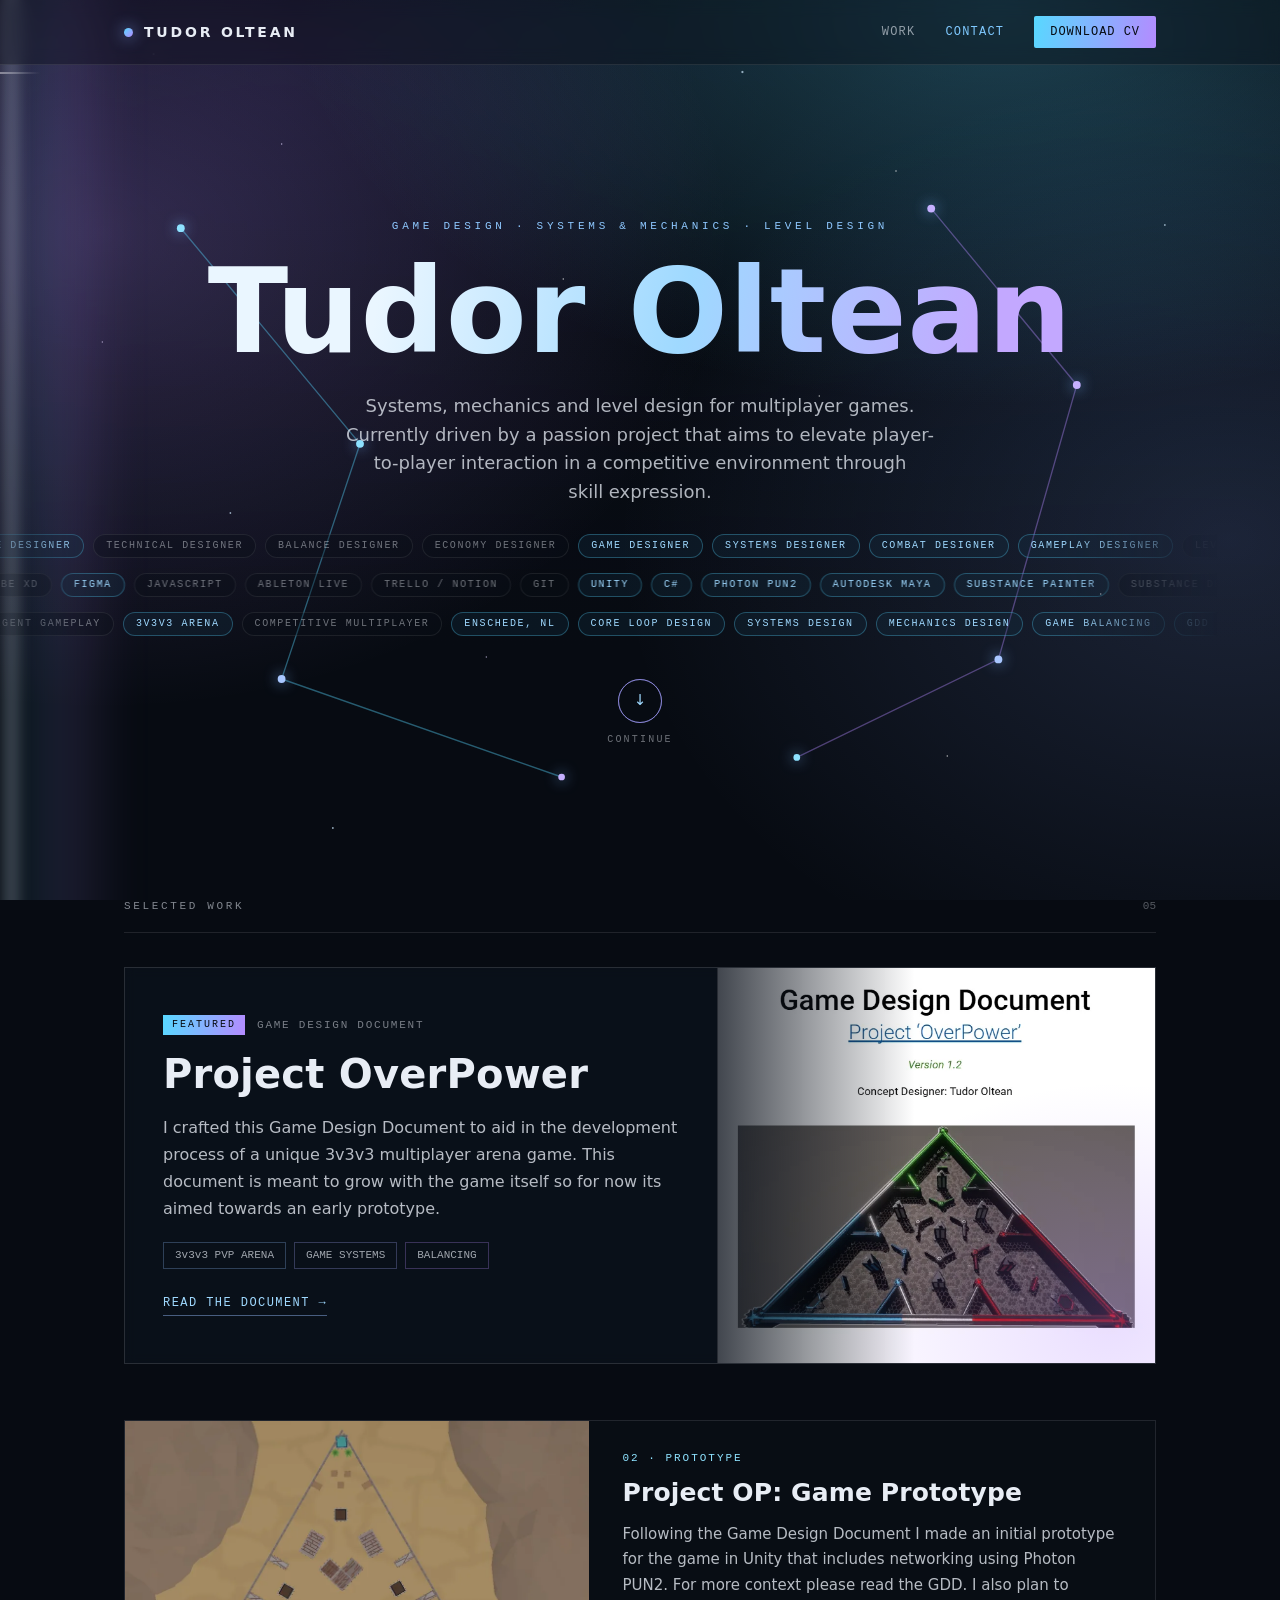
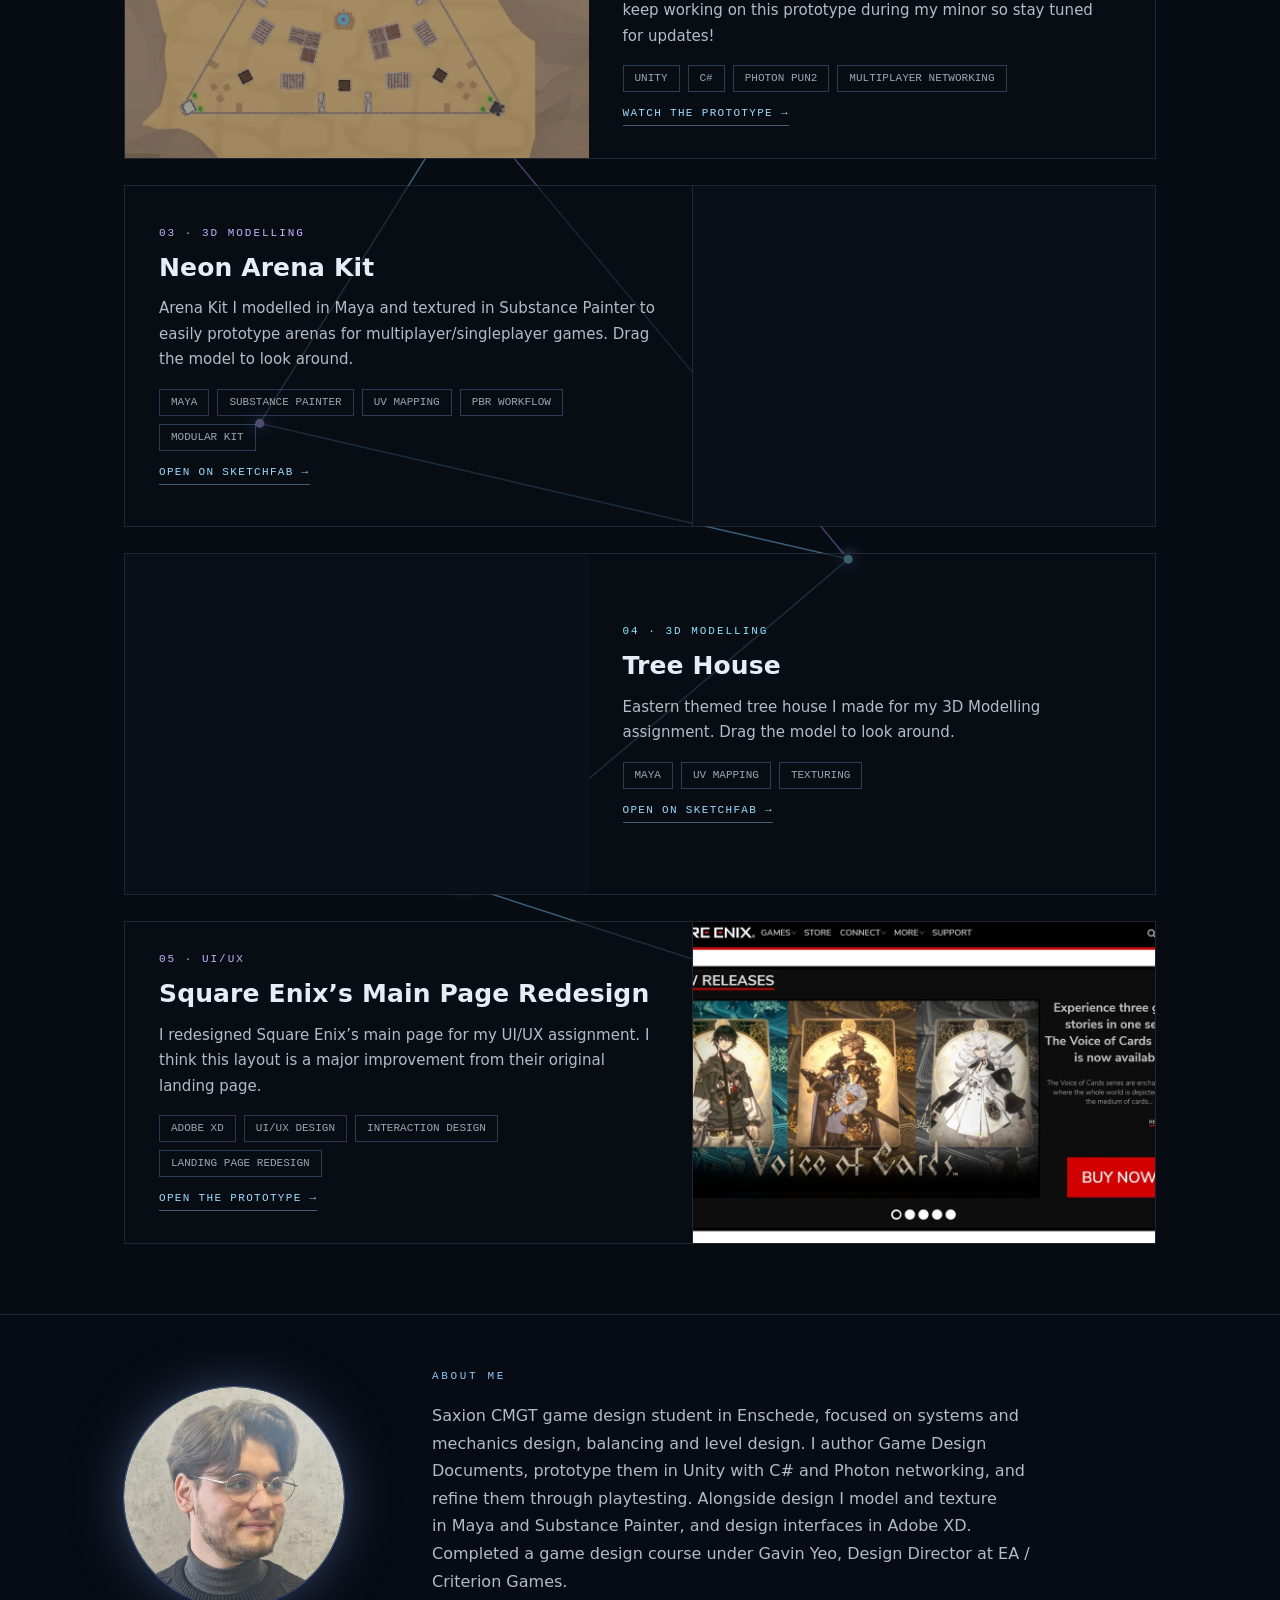
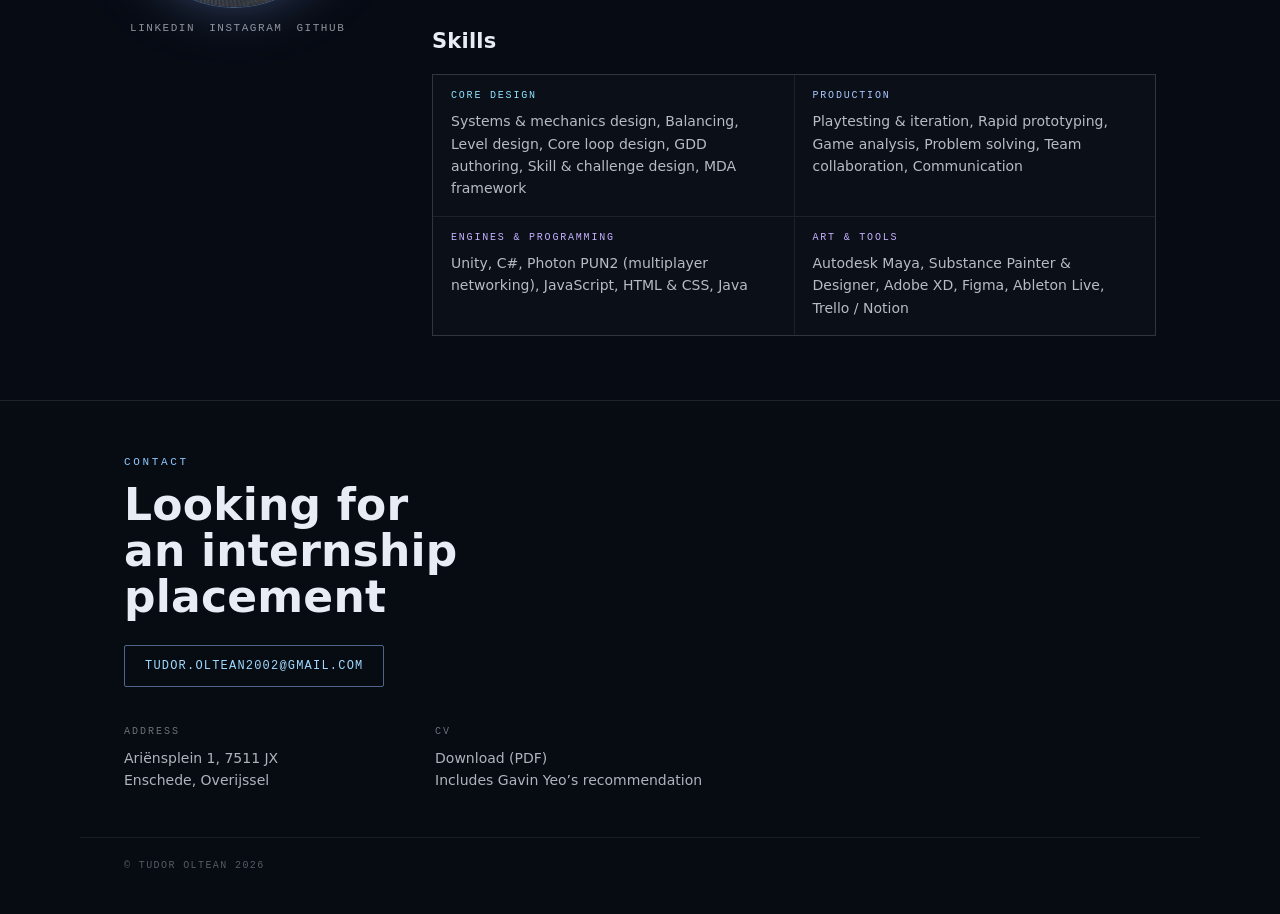
==== commit f4fef951: "Remove phone number, rewrite copy for search, fix SEO crawl issues Contact and privacy: - drop the p" ====
--- a/index.html
+++ b/index.html
@@ -3,19 +3,25 @@
 <head>
 	<meta charset="utf-8">
 	<meta name="viewport" content="width=device-width, initial-scale=1">
-	<title>Tudor Oltean — Game Design Portfolio</title>
-	<meta name="description" content="Portfolio of Tudor Oltean, Saxion CMGT student working in game design, 3D modelling and UI/UX.">
+	<title>Tudor Oltean | Game Designer, Systems &amp; Level Design</title>
+	<meta name="description" content="Tudor Oltean, game designer specialising in systems, mechanics and balancing. Unity prototypes, GDD authoring, 3D modelling in Maya. Saxion CMGT, Enschede.">
 	<meta name="theme-color" content="#070b12">
+	<link rel="canonical" href="https://tdrolt.github.io/">
+	<meta name="referrer" content="strict-origin-when-cross-origin">
+	<meta http-equiv="Content-Security-Policy" content="default-src 'self'; base-uri 'self'; object-src 'none'; form-action 'self'; script-src 'self'; style-src 'self' 'unsafe-inline' https://fonts.googleapis.com; font-src 'self' https://fonts.gstatic.com; img-src 'self' data:; frame-src https://sketchfab.com; upgrade-insecure-requests">
 
 	<meta property="og:type" content="website">
-	<meta property="og:title" content="Tudor Oltean — Game Design Portfolio">
-	<meta property="og:description" content="Saxion CMGT student that shapes the world through games, 3D Modelling and Game Design.">
-	<meta property="og:image" content="images/overpower.png">
+	<meta property="og:url" content="https://tdrolt.github.io/">
+	<meta property="og:title" content="Tudor Oltean | Game Designer, Systems &amp; Level Design">
+	<meta property="og:description" content="Tudor Oltean, game designer specialising in systems, mechanics and balancing. Unity prototypes, GDD authoring, 3D modelling in Maya. Saxion CMGT, Enschede.">
+	<meta property="og:image" content="https://tdrolt.github.io/images/overpower.jpg">
+	<meta property="og:image:alt" content="Cover art of the Project OverPower game design document, a 3v3v3 multiplayer arena game">
+	<meta name="twitter:card" content="summary_large_image">
 
 	<link rel="preconnect" href="https://fonts.googleapis.com">
 	<link rel="preconnect" href="https://fonts.gstatic.com" crossorigin>
 	<link href="https://fonts.googleapis.com/css2?family=Chakra+Petch:wght@600;700&family=IBM+Plex+Mono:wght@400;500&family=Source+Sans+3:wght@300;400;600&display=swap" rel="stylesheet">
-	<link rel="stylesheet" href="assets/css/style.css?v=2">
+	<link rel="stylesheet" href="assets/css/style.css?v=3">
 
 	<noscript>
 		<!-- Without JS the slide-in panel can never open, so lay the links out inline. -->
@@ -56,7 +62,7 @@
 			<a href="#contact">CONTACT</a>
 		</nav>
 
-		<a class="btn-cv" href="assets/cv.pdf" download>DOWNLOAD CV</a>
+		<a class="btn-cv" href="assets/cv.pdf" download="Tudor Oltean CV.pdf">DOWNLOAD CV</a>
 
 		<button class="nav__toggle" type="button" aria-expanded="false" aria-controls="nav-panel" aria-label="Open menu">
 			<span></span><span></span><span></span>
@@ -81,9 +87,21 @@
 			<circle class="node" cx="640" cy="595" r="3" fill="#8ee2ff"/>
 		</svg>
 
-		<p class="eyebrow hero__eyebrow">SAXION CMGT · GAME DESIGN</p>
+		<p class="eyebrow hero__eyebrow">GAME DESIGN · SYSTEMS &amp; MECHANICS · LEVEL DESIGN</p>
 		<h1 class="hero__name">Tudor Oltean</h1>
-		<p class="hero__tagline">Saxion CMGT student that shapes the world through games, 3D Modelling and Game Design.</p>
+		<p class="hero__tagline">Systems, mechanics and level design for multiplayer games. Currently driven by a passion project that aims to elevate player-to-player interaction in a competitive environment through skill expression.</p>
+
+		<div class="ticker" aria-label="Design disciplines, tools and methods">
+			<div class="ticker__row">
+				<div class="ticker__track ticker__track--left" style="--dur:46s"><span class="ticker__item ticker__item--hot">Game Designer</span><span class="ticker__item ticker__item--hot">Systems Designer</span><span class="ticker__item ticker__item--hot">Combat Designer</span><span class="ticker__item ticker__item--hot">Gameplay Designer</span><span class="ticker__item">Level Designer</span><span class="ticker__item ticker__item--hot">Multiplayer Game Designer</span><span class="ticker__item ticker__item--hot">Junior Game Designer</span><span class="ticker__item">Technical Designer</span><span class="ticker__item">Balance Designer</span><span class="ticker__item">Economy Designer</span></div>
+			</div>
+			<div class="ticker__row">
+				<div class="ticker__track ticker__track--right" style="--dur:55s"><span class="ticker__item ticker__item--hot">Unity</span><span class="ticker__item ticker__item--hot">C#</span><span class="ticker__item ticker__item--hot">Photon PUN2</span><span class="ticker__item ticker__item--hot">Autodesk Maya</span><span class="ticker__item ticker__item--hot">Substance Painter</span><span class="ticker__item">Substance Designer</span><span class="ticker__item">UV Mapping</span><span class="ticker__item">PBR Workflow</span><span class="ticker__item">Adobe XD</span><span class="ticker__item ticker__item--hot">Figma</span><span class="ticker__item">JavaScript</span><span class="ticker__item">Ableton Live</span><span class="ticker__item">Trello / Notion</span><span class="ticker__item">Git</span></div>
+			</div>
+			<div class="ticker__row">
+				<div class="ticker__track ticker__track--left" style="--dur:64s"><span class="ticker__item ticker__item--hot">Core Loop Design</span><span class="ticker__item ticker__item--hot">Systems Design</span><span class="ticker__item ticker__item--hot">Mechanics Design</span><span class="ticker__item ticker__item--hot">Game Balancing</span><span class="ticker__item ticker__item--hot">GDD Authoring</span><span class="ticker__item ticker__item--hot">MDA Framework</span><span class="ticker__item ticker__item--hot">Playtesting</span><span class="ticker__item ticker__item--hot">Rapid Prototyping</span><span class="ticker__item">Skill Expression</span><span class="ticker__item">Risk / Reward</span><span class="ticker__item">Difficulty Curves</span><span class="ticker__item">Progression Systems</span><span class="ticker__item">Emergent Gameplay</span><span class="ticker__item ticker__item--hot">3v3v3 Arena</span><span class="ticker__item">Competitive Multiplayer</span><span class="ticker__item ticker__item--hot">Enschede, NL</span></div>
+			</div>
+		</div>
 
 		<a class="continue" href="#work">
 			<span class="continue__circle">
@@ -101,7 +119,7 @@
 			<span class="rule__count">05</span>
 		</div>
 
-		<!-- 01 — Featured -->
+		<!-- 01 · Featured -->
 		<a class="card card--featured tilt" href="https://docs.google.com/document/d/1pojkkOuuKiTvK03G12vOPZxu2fHUB_9YZi7NFpbERsg/edit?usp=sharing" target="_blank" rel="noopener">
 			<div class="card__body">
 				<div class="card__meta">
@@ -120,7 +138,7 @@
 			<div class="card__media card__media--featured">
 				<picture>
 					<source srcset="images/overpower.webp" type="image/webp">
-					<img src="images/overpower.png" alt="Cover art of the Project OverPower game design document" loading="lazy" decoding="async">
+					<img src="images/overpower.jpg" alt="Cover art of the Project OverPower game design document, a 3v3v3 multiplayer arena game" loading="lazy" decoding="async" width="687" height="622">
 				</picture>
 			</div>
 		</a>
@@ -142,13 +160,19 @@
 				<div class="card__media">
 					<picture>
 						<source srcset="images/pop_topdown_view.webp" type="image/webp">
-						<img src="images/pop_topdown_view.jpeg" alt="Top-down view of the Project OverPower Unity prototype" loading="lazy" decoding="async">
+						<img src="images/pop_topdown_view.jpeg" alt="Top-down view of the Project OverPower 3v3v3 arena prototype built in Unity with Photon networking" loading="lazy" decoding="async" width="1474" height="847">
 					</picture>
 				</div>
 				<div class="card__body">
 					<span class="card__index">02 · PROTOTYPE</span>
-					<h3 class="card__title">Project OP — Game Prototype</h3>
+					<h3 class="card__title">Project OP: Game Prototype</h3>
 					<p class="card__text">Following the Game Design Document I made an initial prototype for the game in Unity that includes networking using Photon PUN2. For more context please read the GDD. I also plan to keep working on this prototype during my minor so stay tuned for updates!</p>
+					<div class="tags">
+						<span class="tag tag--cyan">UNITY</span>
+						<span class="tag tag--cyan">C#</span>
+						<span class="tag tag--blue">PHOTON PUN2</span>
+						<span class="tag tag--blue">MULTIPLAYER NETWORKING</span>
+					</div>
 					<span class="card__cta">WATCH THE PROTOTYPE &rarr;</span>
 				</div>
 			</a>
@@ -159,10 +183,17 @@
 					<span class="card__index">03 · 3D MODELLING</span>
 					<h3 class="card__title"><a href="https://sketchfab.com/3d-models/neon-arena-kit-blue-f8229a61f2304caa80d30da4fe938dd8" target="_blank" rel="noopener">Neon Arena Kit</a></h3>
 					<p class="card__text">Arena Kit I modelled in Maya and textured in Substance Painter to easily prototype arenas for multiplayer/singleplayer games. Drag the model to look around.</p>
+					<div class="tags">
+						<span class="tag tag--violet">MAYA</span>
+						<span class="tag tag--violet">SUBSTANCE PAINTER</span>
+						<span class="tag tag--blue">UV MAPPING</span>
+						<span class="tag tag--blue">PBR WORKFLOW</span>
+						<span class="tag tag--cyan">MODULAR KIT</span>
+					</div>
 					<a class="card__cta" href="https://sketchfab.com/3d-models/neon-arena-kit-blue-f8229a61f2304caa80d30da4fe938dd8" target="_blank" rel="noopener">OPEN ON SKETCHFAB &rarr;</a>
 				</div>
 				<div class="card__media card__media--embed">
-					<iframe title="Neon Arena Kit &mdash; interactive 3D model"
+					<iframe title="Neon Arena Kit: interactive 3D model"
 						src="https://sketchfab.com/models/f8229a61f2304caa80d30da4fe938dd8/embed?autospin=0.3&amp;autostart=1&amp;preload=0&amp;ui_theme=dark&amp;ui_infos=0&amp;ui_watermark=0&amp;dnt=1"
 						loading="lazy" allow="autoplay; fullscreen; xr-spatial-tracking" allowfullscreen></iframe>
 				</div>
@@ -171,7 +202,7 @@
 			<!-- 04 -->
 			<article class="card card--image-left card--cyan card--embed">
 				<div class="card__media card__media--embed">
-					<iframe title="Tree House &mdash; interactive 3D model"
+					<iframe title="Tree House: interactive 3D model"
 						src="https://sketchfab.com/models/3e5700c48a304a2783676600011ba51a/embed?autospin=0.3&amp;autostart=1&amp;preload=0&amp;ui_theme=dark&amp;ui_infos=0&amp;ui_watermark=0&amp;dnt=1"
 						loading="lazy" allow="autoplay; fullscreen; xr-spatial-tracking" allowfullscreen></iframe>
 				</div>
@@ -179,6 +210,11 @@
 					<span class="card__index">04 · 3D MODELLING</span>
 					<h3 class="card__title"><a href="https://sketchfab.com/3d-models/tree-house-3e5700c48a304a2783676600011ba51a" target="_blank" rel="noopener">Tree House</a></h3>
 					<p class="card__text">Eastern themed tree house I made for my 3D Modelling assignment. Drag the model to look around.</p>
+					<div class="tags">
+						<span class="tag tag--cyan">MAYA</span>
+						<span class="tag tag--cyan">UV MAPPING</span>
+						<span class="tag tag--blue">TEXTURING</span>
+					</div>
 					<a class="card__cta" href="https://sketchfab.com/3d-models/tree-house-3e5700c48a304a2783676600011ba51a" target="_blank" rel="noopener">OPEN ON SKETCHFAB &rarr;</a>
 				</div>
 			</article>
@@ -189,12 +225,18 @@
 					<span class="card__index">05 · UI/UX</span>
 					<h3 class="card__title">Square Enix&rsquo;s Main Page Redesign</h3>
 					<p class="card__text">I redesigned Square Enix&rsquo;s main page for my UI/UX assignment. I think this layout is a major improvement from their original landing page.</p>
+					<div class="tags">
+						<span class="tag tag--violet">ADOBE XD</span>
+						<span class="tag tag--violet">UI/UX DESIGN</span>
+						<span class="tag tag--blue">INTERACTION DESIGN</span>
+						<span class="tag tag--cyan">LANDING PAGE REDESIGN</span>
+					</div>
 					<span class="card__cta">OPEN THE PROTOTYPE &rarr;</span>
 				</div>
 				<div class="card__media">
 					<picture>
 						<source srcset="images/uiux.webp" type="image/webp">
-						<img src="images/uiux.png" alt="Square Enix main page redesign concept" loading="lazy" decoding="async">
+						<img src="images/uiux.jpg" alt="Square Enix homepage redesign concept by Tudor Oltean, a UI/UX case study prototyped in Adobe XD" loading="lazy" decoding="async" width="1200" height="664">
 					</picture>
 				</div>
 			</a>
@@ -207,36 +249,36 @@
 			<div class="about__aside">
 				<picture>
 					<source srcset="images/mypicround.webp" type="image/webp">
-					<img class="about__portrait" src="images/mypicround.png" alt="Portrait of Tudor Oltean" loading="lazy" decoding="async" width="220" height="220">
+					<img class="about__portrait" src="images/mypicround.jpg" alt="Tudor Oltean, game designer and Saxion CMGT student in Enschede" loading="lazy" decoding="async" width="220" height="220">
 				</picture>
 				<div class="about__social">
 					<a href="https://www.linkedin.com/in/tudor-oltean-7a81821a5/" target="_blank" rel="noopener">LINKEDIN</a>
 					<a href="https://www.instagram.com/quikkdekk/" target="_blank" rel="noopener">INSTAGRAM</a>
-					<a href="https://github.com/QuikkDekk" target="_blank" rel="noopener">GITHUB</a>
+					<a href="https://github.com/tdrolt" target="_blank" rel="noopener">GITHUB</a>
 				</div>
 			</div>
 
 			<div class="about__main">
 				<h2 class="eyebrow eyebrow--cyan" id="about-title">ABOUT ME</h2>
-				<p class="about__bio">I am a very flexible and resourceful person that can adapt to every concept and solve challenging problems. Because of my experience with video games I provide a mountain of ideas and feedback when needed. I grew up playing sports so I know how to find my role within a team. My mind is always open to new ideas and I enjoy learning new stuff everyday.</p>
+				<p class="about__bio">Saxion CMGT game design student in Enschede, focused on systems and mechanics design, balancing and level design. I author Game Design Documents, prototype them in Unity with C# and Photon networking, and refine them through playtesting. Alongside design I model and texture in Maya and Substance Painter, and design interfaces in Adobe XD. Completed a game design course under Gavin Yeo, Design Director at EA / Criterion Games.</p>
 
 				<h3 class="about__skills-title">Skills</h3>
 				<div class="skills">
 					<div class="skills__cell">
-						<h4 class="skills__label skills__label--cyan">ADVANCED</h4>
-						<p>Game Design, Mechanics Design, Balancing, Problem solving, Team Collabotration, Communication</p>
+						<h4 class="skills__label skills__label--cyan">CORE DESIGN</h4>
+						<p>Systems &amp; mechanics design, Balancing, Level design, Core loop design, GDD authoring, Skill &amp; challenge design, MDA framework</p>
 					</div>
 					<div class="skills__cell">
-						<h4 class="skills__label skills__label--blue">PROFICIENT</h4>
-						<p>3D Modelling, UI/UX Design, Game analysis</p>
+						<h4 class="skills__label skills__label--blue">PRODUCTION</h4>
+						<p>Playtesting &amp; iteration, Rapid prototyping, Game analysis, Problem solving, Team collaboration, Communication</p>
 					</div>
 					<div class="skills__cell">
-						<h4 class="skills__label skills__label--violet">PROGRAMMING</h4>
-						<p>HTML &amp; CSS</p>
+						<h4 class="skills__label skills__label--violet">ENGINES &amp; PROGRAMMING</h4>
+						<p>Unity, C#, Photon PUN2 (multiplayer networking), JavaScript, HTML &amp; CSS, Java</p>
 					</div>
 					<div class="skills__cell">
-						<h4 class="skills__label skills__label--violet">TOOLS &amp; SOFTWARE</h4>
-						<p>Maya, Adobe Substance Painter, Adobe XD</p>
+						<h4 class="skills__label skills__label--violet">ART &amp; TOOLS</h4>
+						<p>Autodesk Maya, Substance Painter &amp; Designer, Adobe XD, Figma, Ableton Live, Trello / Notion</p>
 					</div>
 				</div>
 			</div>
@@ -258,12 +300,8 @@
 					<p class="detail__value">Ariënsplein 1, 7511 JX<br>Enschede, Overijssel</p>
 				</div>
 				<div>
-					<h3 class="detail__label">PHONE</h3>
-					<p class="detail__value"><a href="tel:+31618918147">+31618918147</a></p>
-				</div>
-				<div>
 					<h3 class="detail__label">CV</h3>
-					<p class="detail__value"><a href="assets/cv.pdf" download>Download (PDF)</a><br>Includes Gavin Yeo&rsquo;s recommendation</p>
+					<p class="detail__value"><a href="assets/cv.pdf" download="Tudor Oltean CV.pdf">Download (PDF)</a><br>Includes Gavin Yeo&rsquo;s recommendation</p>
 				</div>
 			</div>
 		</div>
@@ -275,6 +313,6 @@
 
 </main>
 
-<script src="assets/js/site.js?v=2" defer></script>
+<script src="assets/js/site.js?v=3" defer></script>
 </body>
 </html>
--- a/assets/css/style.css
+++ b/assets/css/style.css
@@ -1,5 +1,5 @@
 /* =========================================================
-   Tudor Oltean — portfolio
+   Tudor Oltean , portfolio
    Design tokens, layout and motion for the cosmic redesign.
    ========================================================= */
 
@@ -78,7 +78,7 @@
 
 h1,h2,h3,h4,p{margin:0}
 img{max-width:100%;display:block}
-/* the <picture> wrappers are plumbing only — let the img be the layout box */
+/* the <picture> wrappers are plumbing only , let the img be the layout box */
 picture{display:contents}
 a{color:inherit;text-decoration:none}
 
@@ -159,7 +159,7 @@
 	50%{opacity:1}
 }
 
-/* Cosmic ray — 60s loop, ~2s crossing. Deliberately faint. */
+/* Cosmic ray , 60s loop, ~2s crossing. Deliberately faint. */
 .sky__ray{
 	position:absolute;
 	top:-10%;left:0;height:120%;
@@ -362,6 +362,87 @@
 	text-wrap:pretty;
 }
 
+/* ---------- keyword ticker ----------
+   Three rows of disciplines, tools and methods drifting under the name.
+   Rows 1 and 3 drift left, row 2 drifts right.
+
+   The HTML ships ONE copy of each keyword; site.js clones a second set and adds
+   .is-ready, which is what turns the animation on. That keeps the crawler (and a
+   screen reader) seeing each term once, and leaves a sensible wrapped list if JS
+   never runs. Spacing lives on the items, not as a track `gap`, so two identical
+   sets are exactly 50% of the track and the loop closes without a jump. */
+
+.ticker{
+	width:100vw;
+	margin-left:calc(50% - 50vw);
+	display:flex;
+	flex-direction:column;
+	gap:9px;
+	padding:2px 0;
+	/* fade both ends so items arrive and leave instead of popping */
+	-webkit-mask-image:linear-gradient(90deg,transparent,#000 12%,#000 88%,transparent);
+	mask-image:linear-gradient(90deg,transparent,#000 12%,#000 88%,transparent);
+}
+
+.ticker__row{display:flex; justify-content:center}
+
+.ticker__track{
+	display:flex;
+	flex-wrap:wrap;
+	justify-content:center;
+	max-width:var(--maxw);
+}
+
+.ticker.is-ready .ticker__track{
+	flex-wrap:nowrap;
+	justify-content:flex-start;
+	width:max-content;
+	max-width:none;
+	animation:ticker-l var(--dur,50s) linear infinite;
+	will-change:transform;
+}
+.ticker.is-ready .ticker__track--right{animation-name:ticker-r}
+
+/* hovering a row holds it still so a term can actually be read */
+.ticker__row:hover .ticker__track{animation-play-state:paused}
+
+@keyframes ticker-l{
+	from{transform:translateX(0)}
+	to{transform:translateX(-50%)}
+}
+@keyframes ticker-r{
+	from{transform:translateX(-50%)}
+	to{transform:translateX(0)}
+}
+
+/* display:contents keeps the JS-cloned set as direct flex children of the track,
+   so the two identical halves measure exactly 50% each */
+.ticker__dup{display:contents}
+
+.ticker__item{
+	flex:none;
+	margin:3px 9px 3px 0;
+	padding:6px 12px;
+	font:400 10px/1 var(--mono);
+	letter-spacing:.16em;
+	text-transform:uppercase;
+	white-space:nowrap;
+	color:var(--text-45);
+	border:1px solid var(--line-faint);
+	border-radius:100px;
+	background:rgba(10,15,24,.35);
+}
+.ticker__item--hot{
+	color:var(--cyan-text);
+	border-color:rgba(88,216,255,.30);
+	background:rgba(20,50,72,.30);
+}
+
+@media (max-width:736px){
+	.ticker{gap:7px}
+	.ticker__item{font-size:9px; padding:5px 10px; letter-spacing:.13em; margin-right:7px}
+}
+
 .continue{
 	margin-top:16px;
 	display:flex;
@@ -513,7 +594,7 @@
 }
 .card--embed .card__title a{transition:color .3s}
 .card--embed .card__title a:hover{color:var(--cyan-text)}
-/* no pointer tilt on these — transforming a parent of an iframe forces the
+/* no pointer tilt on these , transforming a parent of an iframe forces the
    viewer to re-rasterise every frame */
 .card--embed{transition:box-shadow .45s,border-color .45s}
 
@@ -531,8 +612,8 @@
 }
 
 .card__text{
-	font:300 14px/1.65 var(--body);
-	color:var(--text-68);
+	font:300 15px/1.7 var(--body);
+	color:var(--text-78);
 	text-wrap:pretty;
 }
 
@@ -551,7 +632,7 @@
 	box-shadow:var(--shadow-feat);
 }
 .card--featured .card__body{padding:40px 38px;gap:18px}
-.card--featured .card__text{font-size:15px;line-height:1.68;color:var(--text-70)}
+.card--featured .card__text{font-size:16px;line-height:1.7;color:var(--text-78)}
 
 .card__meta{display:flex;align-items:center;gap:12px;flex-wrap:wrap}
 
@@ -778,7 +859,7 @@
 	.card--image-right{grid-template-columns:1fr}
 
 	/* Image always sits below the text once stacked, whichever order the two
-	   are in the markup — so the copy leads on every card. */
+	   are in the markup , so the copy leads on every card. */
 	.card__body{order:1}
 	.card__media{order:2;border-left:0;border-top:1px solid var(--line)}
 	.card__media--featured{border-top-color:rgba(255,255,255,.12)}
@@ -874,4 +955,20 @@
 
 	.card{transition:box-shadow .2s,border-color .2s}
 	.card:hover{transform:none !important}
-}
+
+	/* the ticker stops and lays its terms out as a static wrapped list */
+	.ticker.is-ready .ticker__track{
+		animation:none;
+		flex-wrap:wrap;
+		justify-content:center;
+		width:auto;
+		max-width:var(--maxw);
+	}
+	.ticker__dup{display:none}
+	.ticker{
+		width:auto;
+		margin-left:0;
+		-webkit-mask-image:none;
+		mask-image:none;
+	}
+}
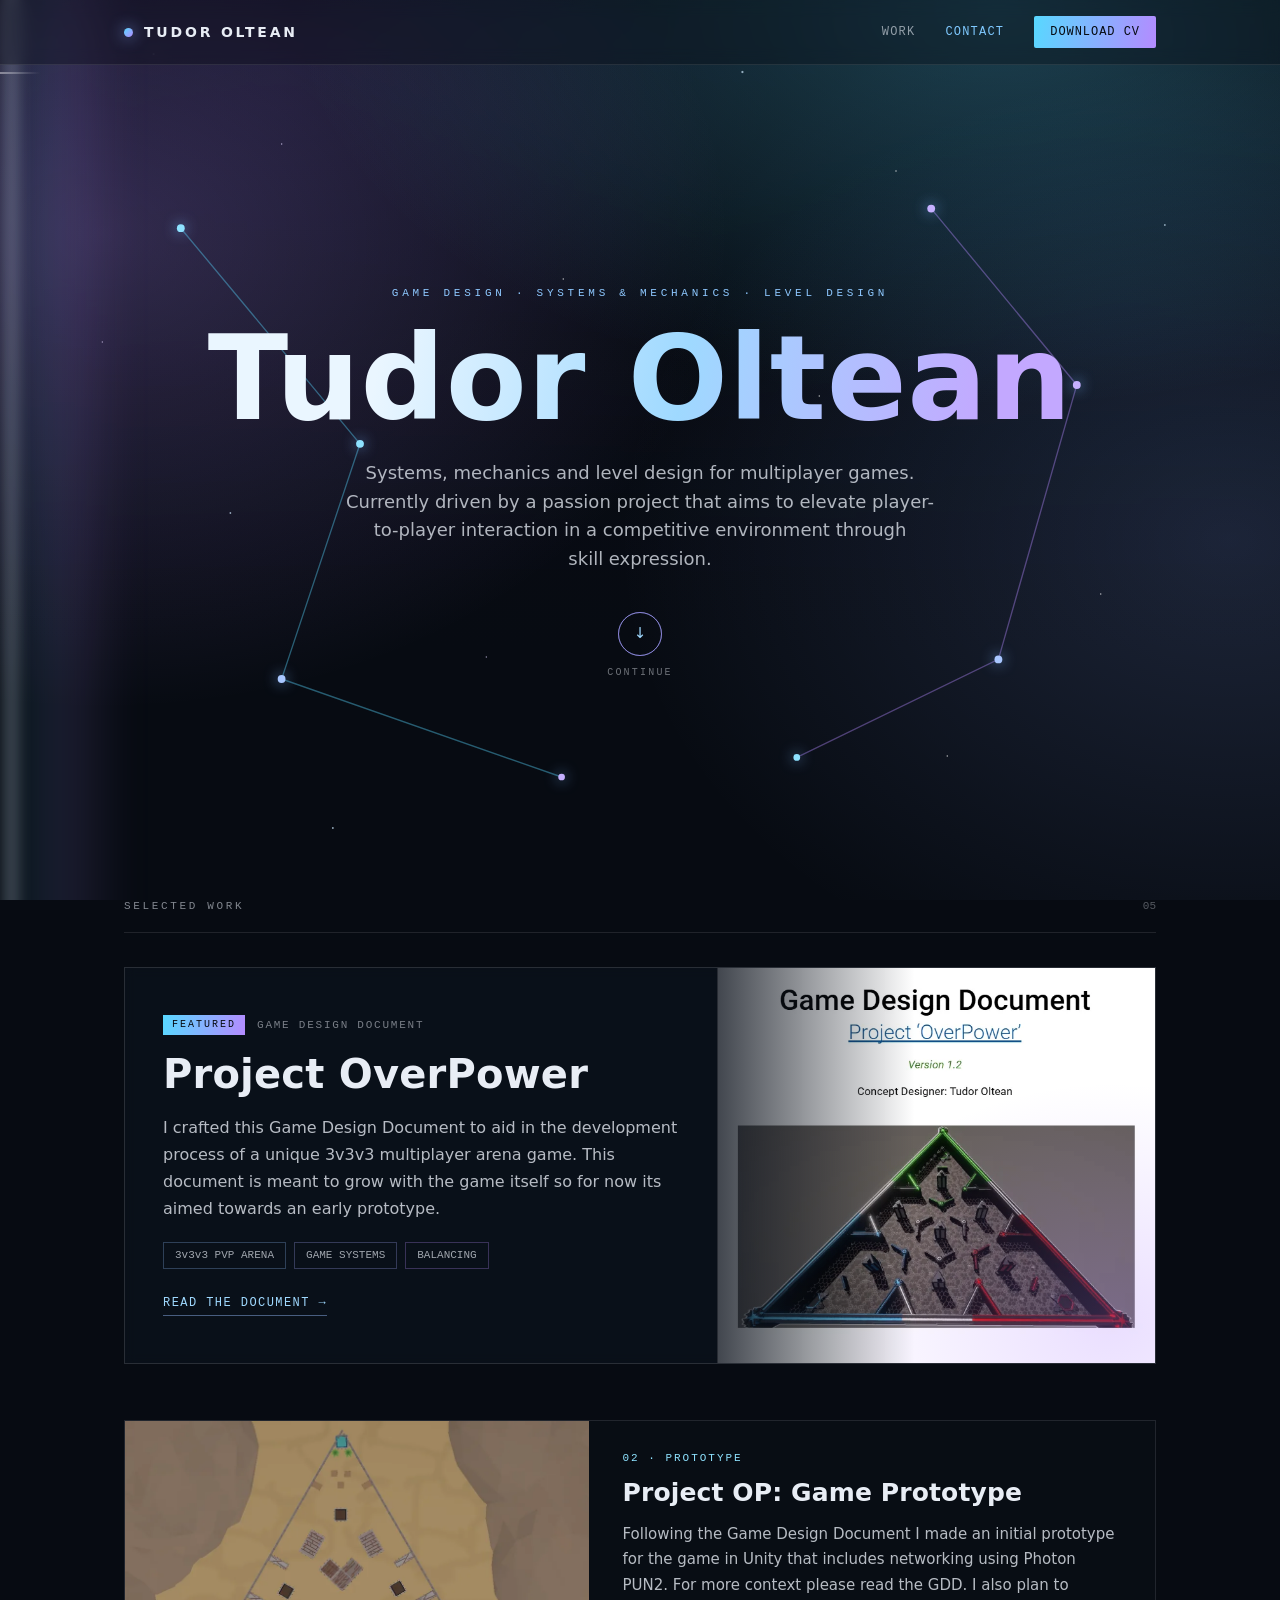
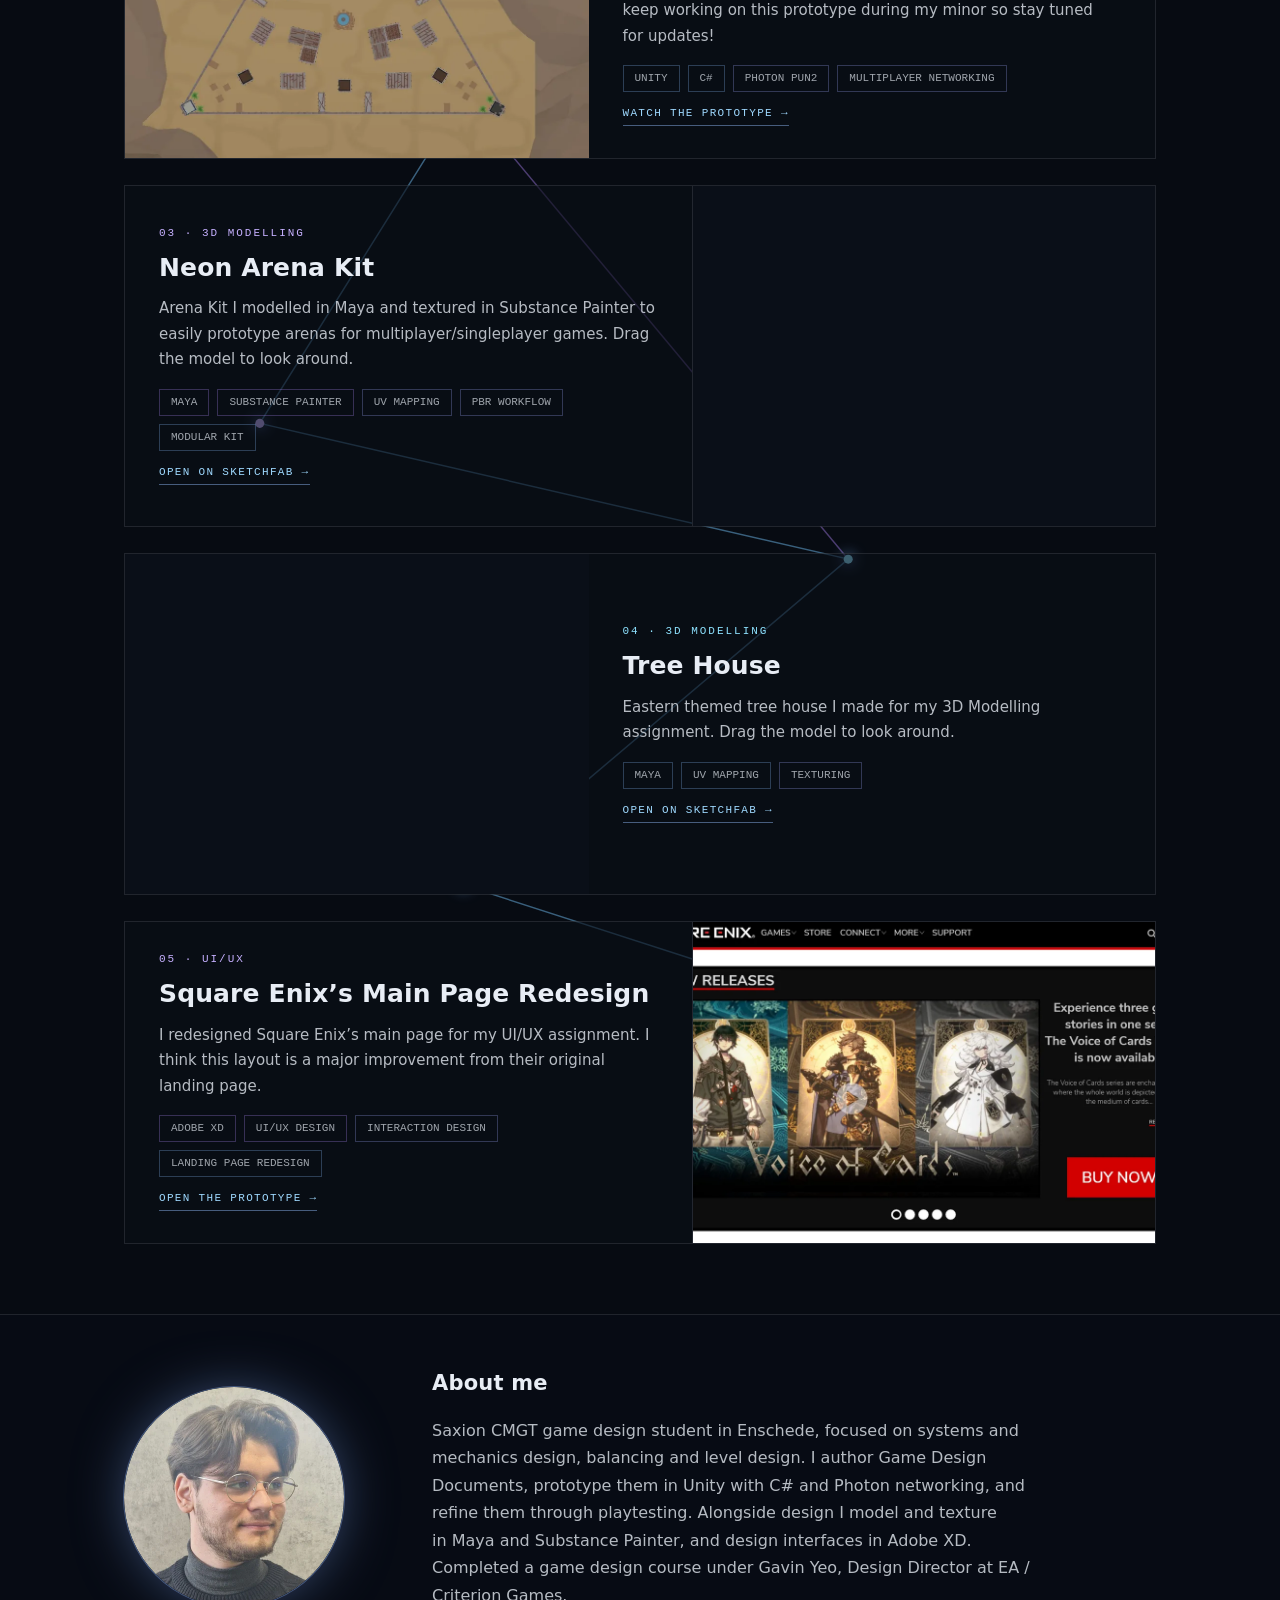
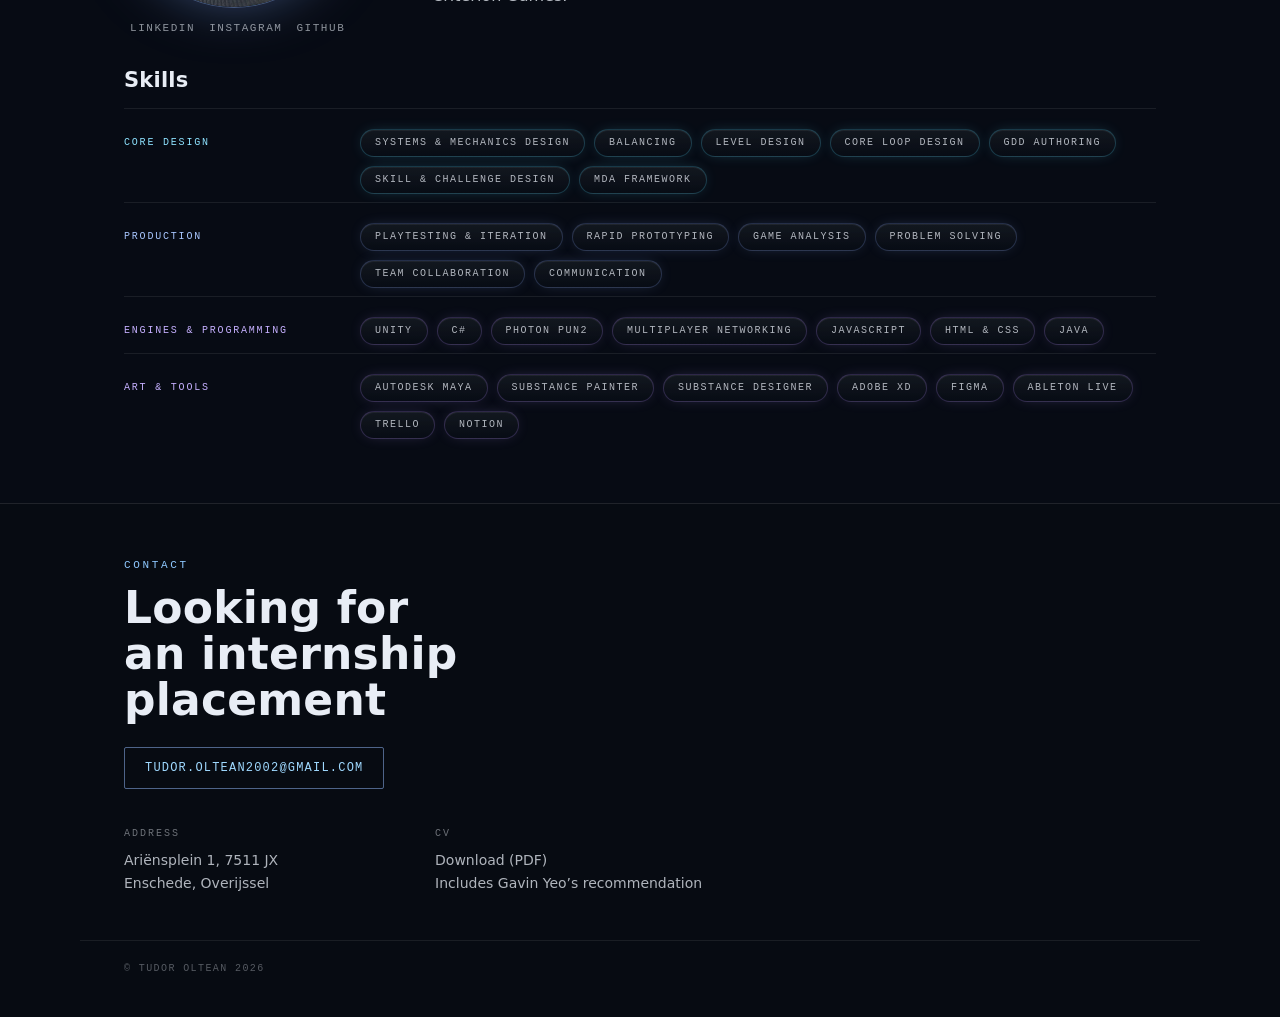
==== commit e5c2a88e: "Rebuild the skills section as chips, drop the keyword ticker The three drifting keyword rows under t" ====
--- a/index.html
+++ b/index.html
@@ -91,18 +91,6 @@
 		<h1 class="hero__name">Tudor Oltean</h1>
 		<p class="hero__tagline">Systems, mechanics and level design for multiplayer games. Currently driven by a passion project that aims to elevate player-to-player interaction in a competitive environment through skill expression.</p>
 
-		<div class="ticker" aria-label="Design disciplines, tools and methods">
-			<div class="ticker__row">
-				<div class="ticker__track ticker__track--left" style="--dur:46s"><span class="ticker__item ticker__item--hot">Game Designer</span><span class="ticker__item ticker__item--hot">Systems Designer</span><span class="ticker__item ticker__item--hot">Combat Designer</span><span class="ticker__item ticker__item--hot">Gameplay Designer</span><span class="ticker__item">Level Designer</span><span class="ticker__item ticker__item--hot">Multiplayer Game Designer</span><span class="ticker__item ticker__item--hot">Junior Game Designer</span><span class="ticker__item">Technical Designer</span><span class="ticker__item">Balance Designer</span><span class="ticker__item">Economy Designer</span></div>
-			</div>
-			<div class="ticker__row">
-				<div class="ticker__track ticker__track--right" style="--dur:55s"><span class="ticker__item ticker__item--hot">Unity</span><span class="ticker__item ticker__item--hot">C#</span><span class="ticker__item ticker__item--hot">Photon PUN2</span><span class="ticker__item ticker__item--hot">Autodesk Maya</span><span class="ticker__item ticker__item--hot">Substance Painter</span><span class="ticker__item">Substance Designer</span><span class="ticker__item">UV Mapping</span><span class="ticker__item">PBR Workflow</span><span class="ticker__item">Adobe XD</span><span class="ticker__item ticker__item--hot">Figma</span><span class="ticker__item">JavaScript</span><span class="ticker__item">Ableton Live</span><span class="ticker__item">Trello / Notion</span><span class="ticker__item">Git</span></div>
-			</div>
-			<div class="ticker__row">
-				<div class="ticker__track ticker__track--left" style="--dur:64s"><span class="ticker__item ticker__item--hot">Core Loop Design</span><span class="ticker__item ticker__item--hot">Systems Design</span><span class="ticker__item ticker__item--hot">Mechanics Design</span><span class="ticker__item ticker__item--hot">Game Balancing</span><span class="ticker__item ticker__item--hot">GDD Authoring</span><span class="ticker__item ticker__item--hot">MDA Framework</span><span class="ticker__item ticker__item--hot">Playtesting</span><span class="ticker__item ticker__item--hot">Rapid Prototyping</span><span class="ticker__item">Skill Expression</span><span class="ticker__item">Risk / Reward</span><span class="ticker__item">Difficulty Curves</span><span class="ticker__item">Progression Systems</span><span class="ticker__item">Emergent Gameplay</span><span class="ticker__item ticker__item--hot">3v3v3 Arena</span><span class="ticker__item">Competitive Multiplayer</span><span class="ticker__item ticker__item--hot">Enschede, NL</span></div>
-			</div>
-		</div>
-
 		<a class="continue" href="#work">
 			<span class="continue__circle">
 				<span class="continue__ring"></span>
@@ -259,27 +247,59 @@
 			</div>
 
 			<div class="about__main">
-				<h2 class="eyebrow eyebrow--cyan" id="about-title">ABOUT ME</h2>
+				<h2 class="about__title" id="about-title">About me</h2>
 				<p class="about__bio">Saxion CMGT game design student in Enschede, focused on systems and mechanics design, balancing and level design. I author Game Design Documents, prototype them in Unity with C# and Photon networking, and refine them through playtesting. Alongside design I model and texture in Maya and Substance Painter, and design interfaces in Adobe XD. Completed a game design course under Gavin Yeo, Design Director at EA / Criterion Games.</p>
-
-				<h3 class="about__skills-title">Skills</h3>
-				<div class="skills">
-					<div class="skills__cell">
-						<h4 class="skills__label skills__label--cyan">CORE DESIGN</h4>
-						<p>Systems &amp; mechanics design, Balancing, Level design, Core loop design, GDD authoring, Skill &amp; challenge design, MDA framework</p>
-					</div>
-					<div class="skills__cell">
-						<h4 class="skills__label skills__label--blue">PRODUCTION</h4>
-						<p>Playtesting &amp; iteration, Rapid prototyping, Game analysis, Problem solving, Team collaboration, Communication</p>
-					</div>
-					<div class="skills__cell">
-						<h4 class="skills__label skills__label--violet">ENGINES &amp; PROGRAMMING</h4>
-						<p>Unity, C#, Photon PUN2 (multiplayer networking), JavaScript, HTML &amp; CSS, Java</p>
-					</div>
-					<div class="skills__cell">
-						<h4 class="skills__label skills__label--violet">ART &amp; TOOLS</h4>
-						<p>Autodesk Maya, Substance Painter &amp; Designer, Adobe XD, Figma, Ableton Live, Trello / Notion</p>
-					</div>
+			</div>
+		</div>
+
+		<div class="about__skills">
+			<h3 class="about__skills-title">Skills</h3>
+			<div class="skillset skillset--cyan">
+				<h4 class="skillset__label">CORE DESIGN</h4>
+				<div class="skillset__items">
+					<span class="skill">Systems &amp; mechanics design</span>
+					<span class="skill">Balancing</span>
+					<span class="skill">Level design</span>
+					<span class="skill">Core loop design</span>
+					<span class="skill">GDD authoring</span>
+					<span class="skill">Skill &amp; challenge design</span>
+					<span class="skill">MDA framework</span>
+				</div>
+			</div>
+			<div class="skillset skillset--blue">
+				<h4 class="skillset__label">PRODUCTION</h4>
+				<div class="skillset__items">
+					<span class="skill">Playtesting &amp; iteration</span>
+					<span class="skill">Rapid prototyping</span>
+					<span class="skill">Game analysis</span>
+					<span class="skill">Problem solving</span>
+					<span class="skill">Team collaboration</span>
+					<span class="skill">Communication</span>
+				</div>
+			</div>
+			<div class="skillset skillset--violet">
+				<h4 class="skillset__label">ENGINES &amp; PROGRAMMING</h4>
+				<div class="skillset__items">
+					<span class="skill">Unity</span>
+					<span class="skill">C#</span>
+					<span class="skill">Photon PUN2</span>
+					<span class="skill">Multiplayer networking</span>
+					<span class="skill">JavaScript</span>
+					<span class="skill">HTML &amp; CSS</span>
+					<span class="skill">Java</span>
+				</div>
+			</div>
+			<div class="skillset skillset--violet">
+				<h4 class="skillset__label">ART &amp; TOOLS</h4>
+				<div class="skillset__items">
+					<span class="skill">Autodesk Maya</span>
+					<span class="skill">Substance Painter</span>
+					<span class="skill">Substance Designer</span>
+					<span class="skill">Adobe XD</span>
+					<span class="skill">Figma</span>
+					<span class="skill">Ableton Live</span>
+					<span class="skill">Trello</span>
+					<span class="skill">Notion</span>
 				</div>
 			</div>
 		</div>
--- a/assets/css/style.css
+++ b/assets/css/style.css
@@ -305,6 +305,7 @@
 .hero,
 .work,
 .about__inner,
+.about__skills,
 .contact__inner,
 .footer{
 	max-width:var(--maxw);
@@ -362,87 +363,6 @@
 	text-wrap:pretty;
 }
 
-/* ---------- keyword ticker ----------
-   Three rows of disciplines, tools and methods drifting under the name.
-   Rows 1 and 3 drift left, row 2 drifts right.
-
-   The HTML ships ONE copy of each keyword; site.js clones a second set and adds
-   .is-ready, which is what turns the animation on. That keeps the crawler (and a
-   screen reader) seeing each term once, and leaves a sensible wrapped list if JS
-   never runs. Spacing lives on the items, not as a track `gap`, so two identical
-   sets are exactly 50% of the track and the loop closes without a jump. */
-
-.ticker{
-	width:100vw;
-	margin-left:calc(50% - 50vw);
-	display:flex;
-	flex-direction:column;
-	gap:9px;
-	padding:2px 0;
-	/* fade both ends so items arrive and leave instead of popping */
-	-webkit-mask-image:linear-gradient(90deg,transparent,#000 12%,#000 88%,transparent);
-	mask-image:linear-gradient(90deg,transparent,#000 12%,#000 88%,transparent);
-}
-
-.ticker__row{display:flex; justify-content:center}
-
-.ticker__track{
-	display:flex;
-	flex-wrap:wrap;
-	justify-content:center;
-	max-width:var(--maxw);
-}
-
-.ticker.is-ready .ticker__track{
-	flex-wrap:nowrap;
-	justify-content:flex-start;
-	width:max-content;
-	max-width:none;
-	animation:ticker-l var(--dur,50s) linear infinite;
-	will-change:transform;
-}
-.ticker.is-ready .ticker__track--right{animation-name:ticker-r}
-
-/* hovering a row holds it still so a term can actually be read */
-.ticker__row:hover .ticker__track{animation-play-state:paused}
-
-@keyframes ticker-l{
-	from{transform:translateX(0)}
-	to{transform:translateX(-50%)}
-}
-@keyframes ticker-r{
-	from{transform:translateX(-50%)}
-	to{transform:translateX(0)}
-}
-
-/* display:contents keeps the JS-cloned set as direct flex children of the track,
-   so the two identical halves measure exactly 50% each */
-.ticker__dup{display:contents}
-
-.ticker__item{
-	flex:none;
-	margin:3px 9px 3px 0;
-	padding:6px 12px;
-	font:400 10px/1 var(--mono);
-	letter-spacing:.16em;
-	text-transform:uppercase;
-	white-space:nowrap;
-	color:var(--text-45);
-	border:1px solid var(--line-faint);
-	border-radius:100px;
-	background:rgba(10,15,24,.35);
-}
-.ticker__item--hot{
-	color:var(--cyan-text);
-	border-color:rgba(88,216,255,.30);
-	background:rgba(20,50,72,.30);
-}
-
-@media (max-width:736px){
-	.ticker{gap:7px}
-	.ticker__item{font-size:9px; padding:5px 10px; letter-spacing:.13em; margin-right:7px}
-}
-
 .continue{
 	margin-top:16px;
 	display:flex;
@@ -712,7 +632,7 @@
 }
 .about__inner{
 	padding-top:56px;
-	padding-bottom:64px;
+	padding-bottom:34px;
 	display:grid;
 	grid-template-columns:260px 1fr;
 	gap:48px;
@@ -742,31 +662,74 @@
 	color:var(--text-78);
 	text-wrap:pretty;
 }
+/* "About me" and "Skills" are the same rank, so they share one treatment */
+.about__title,
 .about__skills-title{
-	margin-top:14px;
 	font:700 21px/1.2 var(--display);
 	letter-spacing:.01em;
-}
-
-.skills{
+	color:var(--text);
+}
+
+/* Skills sits below the about grid rather than inside its right-hand column,
+   so it gets the full page width and the category labels have room of their
+   own on the left. */
+
+.about__skills{
+	padding-bottom:64px;
+	display:flex;
+	flex-direction:column;
+	gap:8px;
+}
+
+.skillset{
+	--sk:var(--cyan-soft);
+	--sk-glow:rgba(88,216,255,.30);
+	--sk-edge:rgba(88,216,255,.22);
 	display:grid;
-	grid-template-columns:1fr 1fr;
-	gap:1px;
-	background:var(--line-nav);
-	border:1px solid var(--line-nav);
-}
-.skills__cell{background:var(--panel);padding:16px 18px}
-.skills__label{
+	grid-template-columns:210px 1fr;
+	gap:16px 26px;
+	align-items:baseline;
+	padding-top:20px;
+	border-top:1px solid var(--line-faint);
+}
+.skillset:first-of-type{margin-top:6px}
+.skillset--blue{
+	--sk:var(--blue);
+	--sk-glow:rgba(140,170,255,.30);
+	--sk-edge:rgba(140,170,255,.22);
+}
+.skillset--violet{
+	--sk:var(--violet-soft);
+	--sk-glow:rgba(180,139,255,.30);
+	--sk-edge:rgba(180,139,255,.22);
+}
+
+.skillset__label{
+	font:400 10px/1.5 var(--mono);
+	letter-spacing:.18em;
+	color:var(--sk);
+}
+
+.skillset__items{display:flex;flex-wrap:wrap;gap:9px}
+
+.skill{
 	font:400 10px/1 var(--mono);
-	letter-spacing:.18em;
-	color:var(--cyan-soft);
-}
-.skills__label--blue{color:var(--blue)}
-.skills__label--violet{color:var(--violet-soft)}
-.skills__cell p{
-	margin-top:9px;
-	font:300 14px/1.6 var(--body);
-	color:var(--text-78);
+	letter-spacing:.15em;
+	text-transform:uppercase;
+	color:var(--text-75);
+	padding:8px 14px;
+	border:1px solid var(--sk-edge);
+	border-radius:100px;
+	/* faint top-edge highlight over a translucent fill reads as glass, and the
+	   halo picks up whichever accent the category carries */
+	background:linear-gradient(180deg,rgba(255,255,255,.05),rgba(10,15,24,.34));
+	box-shadow:0 0 15px -5px var(--sk-glow),inset 0 1px 0 rgba(255,255,255,.06);
+	transition:box-shadow .28s,border-color .28s,color .28s;
+}
+.skill:hover{
+	color:var(--text);
+	border-color:var(--sk);
+	box-shadow:0 0 24px -3px var(--sk-glow),inset 0 1px 0 rgba(255,255,255,.10);
 }
 
 /* =========================================================
@@ -929,6 +892,9 @@
 	.skills{grid-template-columns:1fr}
 
 	.about__portrait{width:180px;height:180px}
+
+	/* not enough width for a label column, so the label sits above its chips */
+	.skillset{grid-template-columns:1fr;gap:11px}
 }
 
 /* =========================================================
@@ -955,20 +921,4 @@
 
 	.card{transition:box-shadow .2s,border-color .2s}
 	.card:hover{transform:none !important}
-
-	/* the ticker stops and lays its terms out as a static wrapped list */
-	.ticker.is-ready .ticker__track{
-		animation:none;
-		flex-wrap:wrap;
-		justify-content:center;
-		width:auto;
-		max-width:var(--maxw);
-	}
-	.ticker__dup{display:none}
-	.ticker{
-		width:auto;
-		margin-left:0;
-		-webkit-mask-image:none;
-		mask-image:none;
-	}
-}
+}
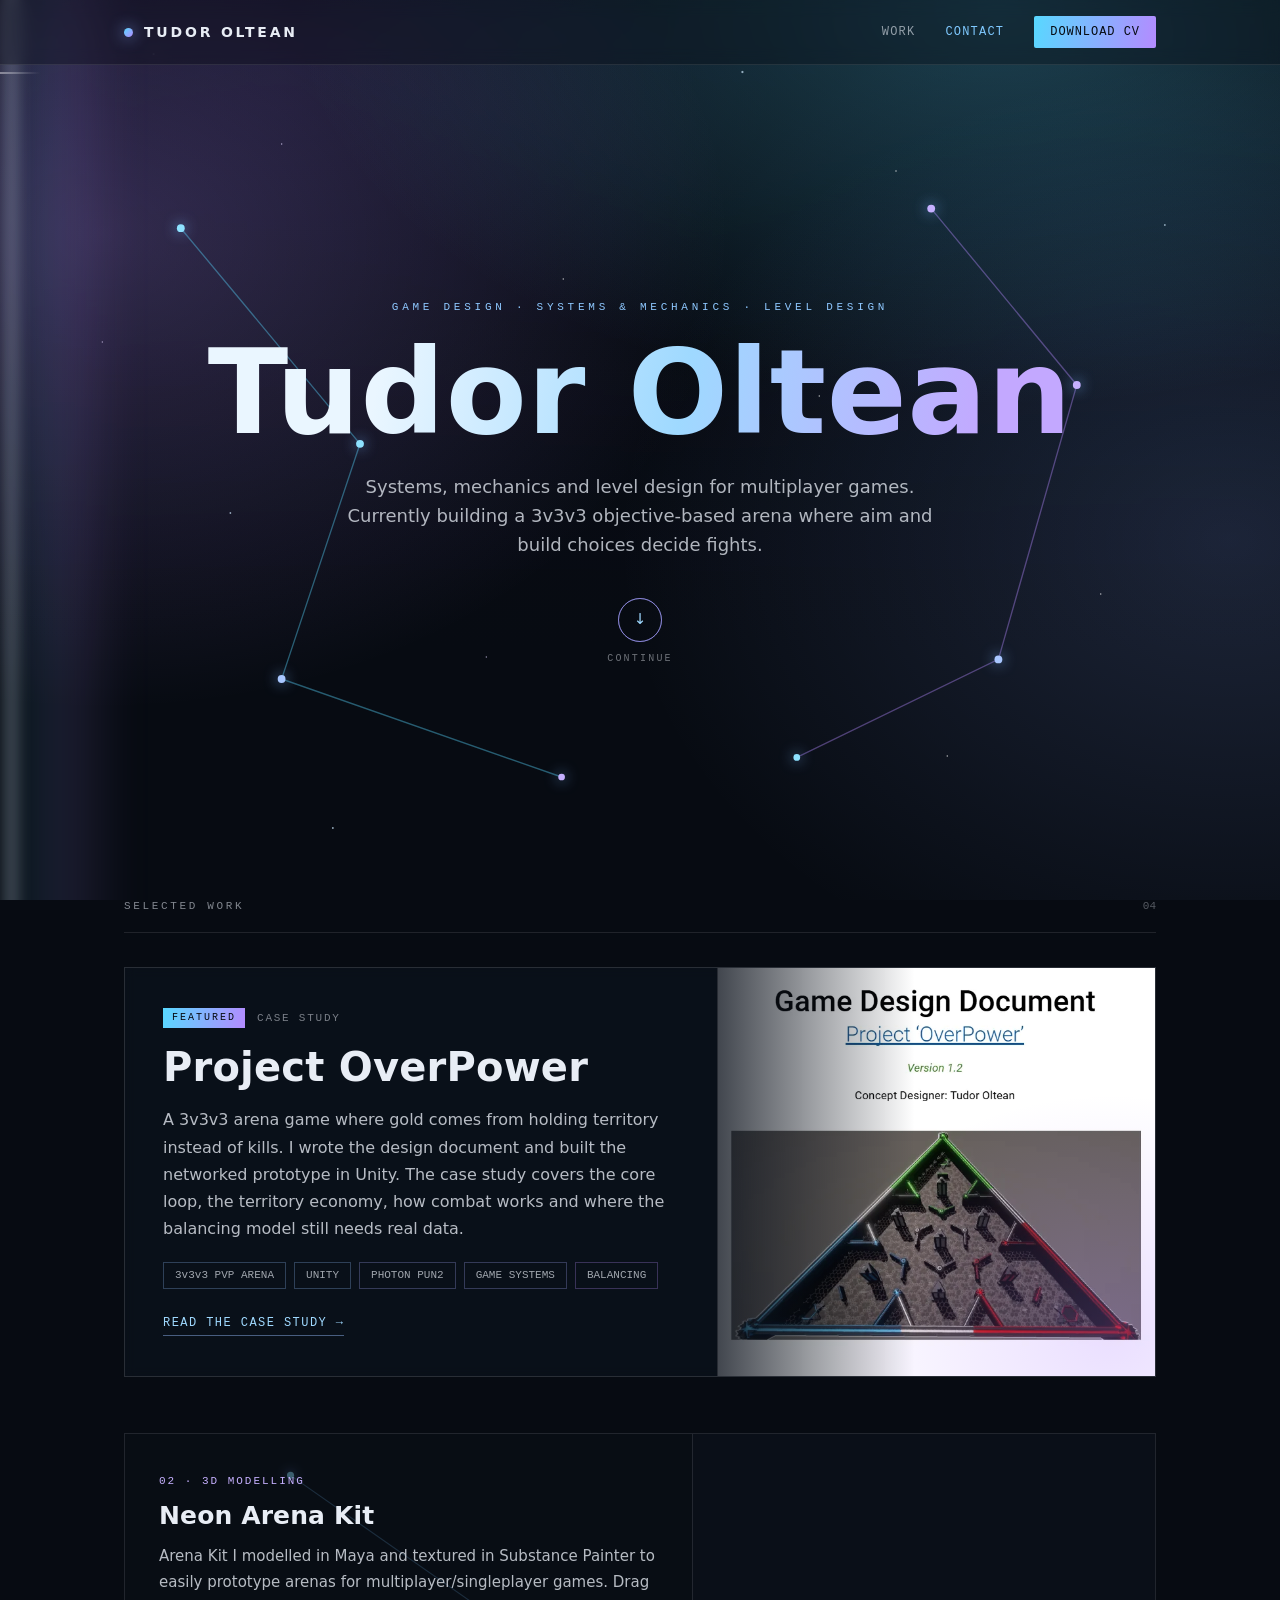
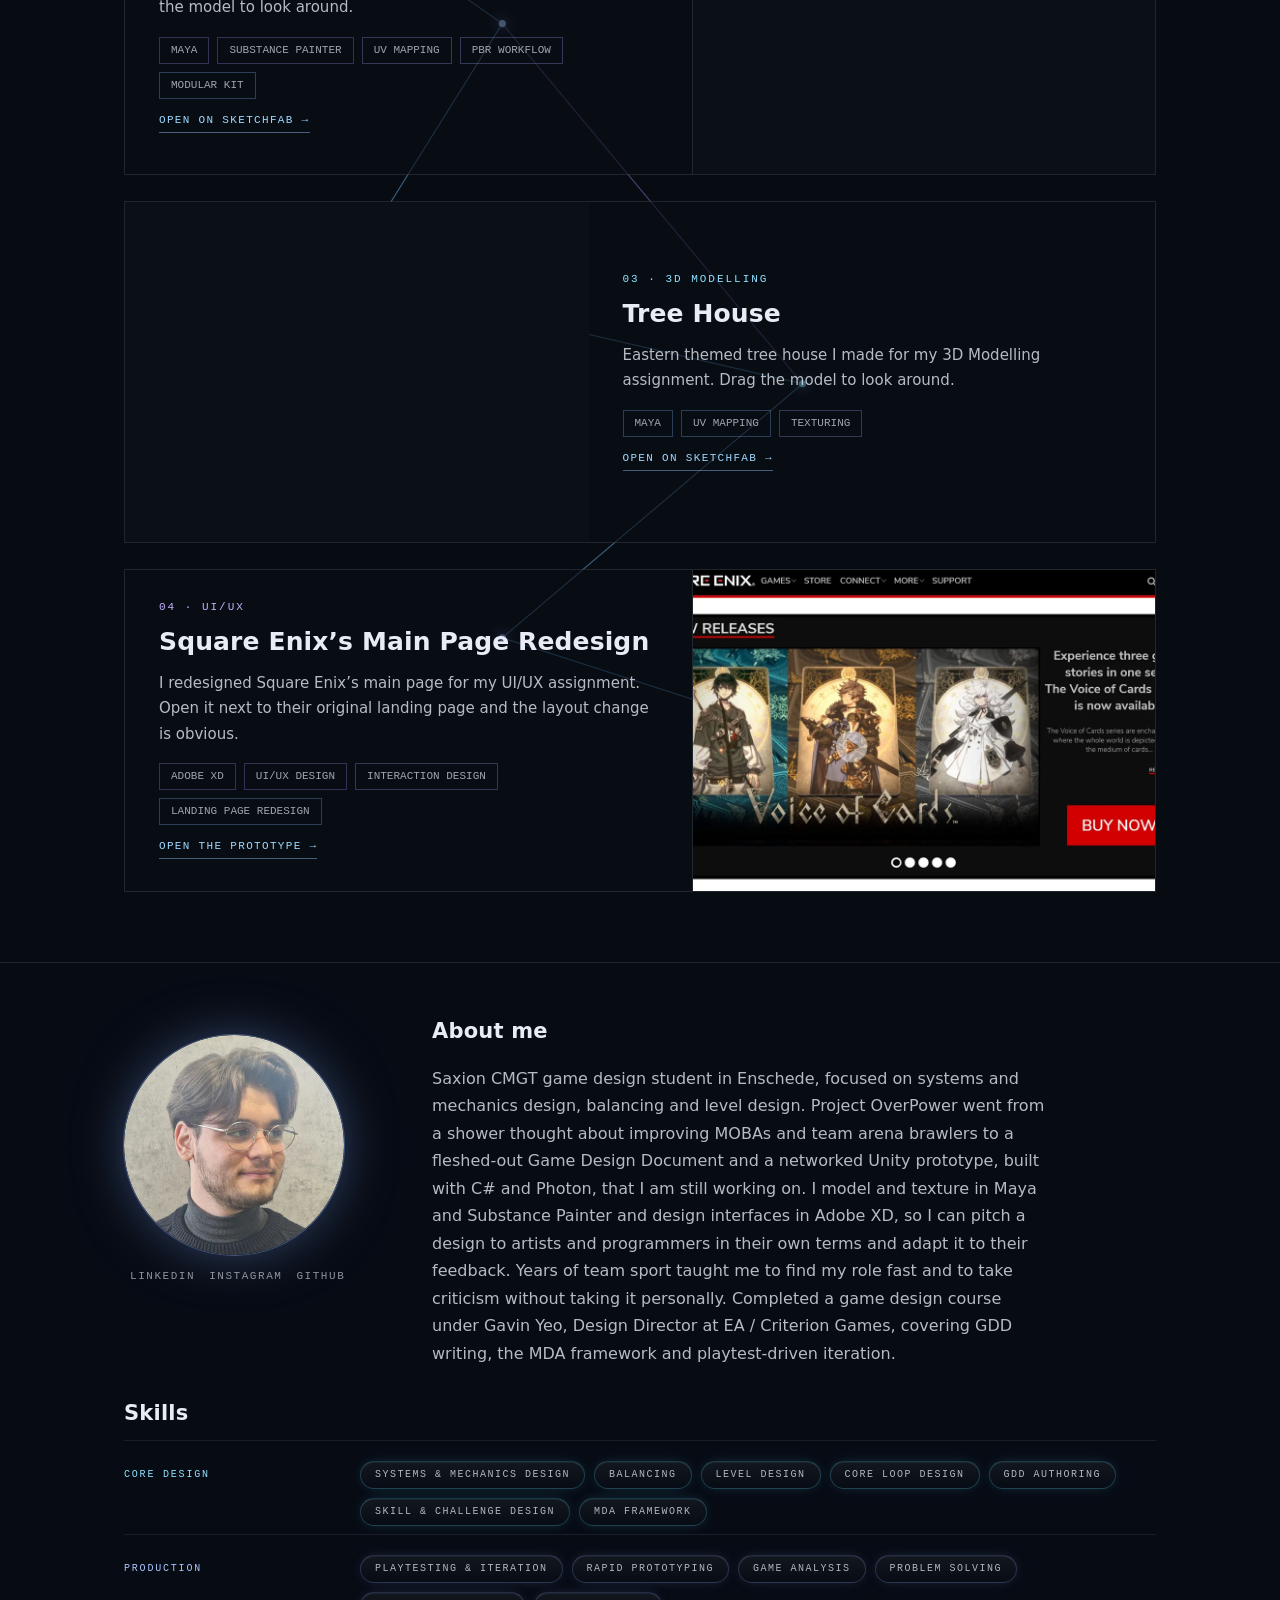
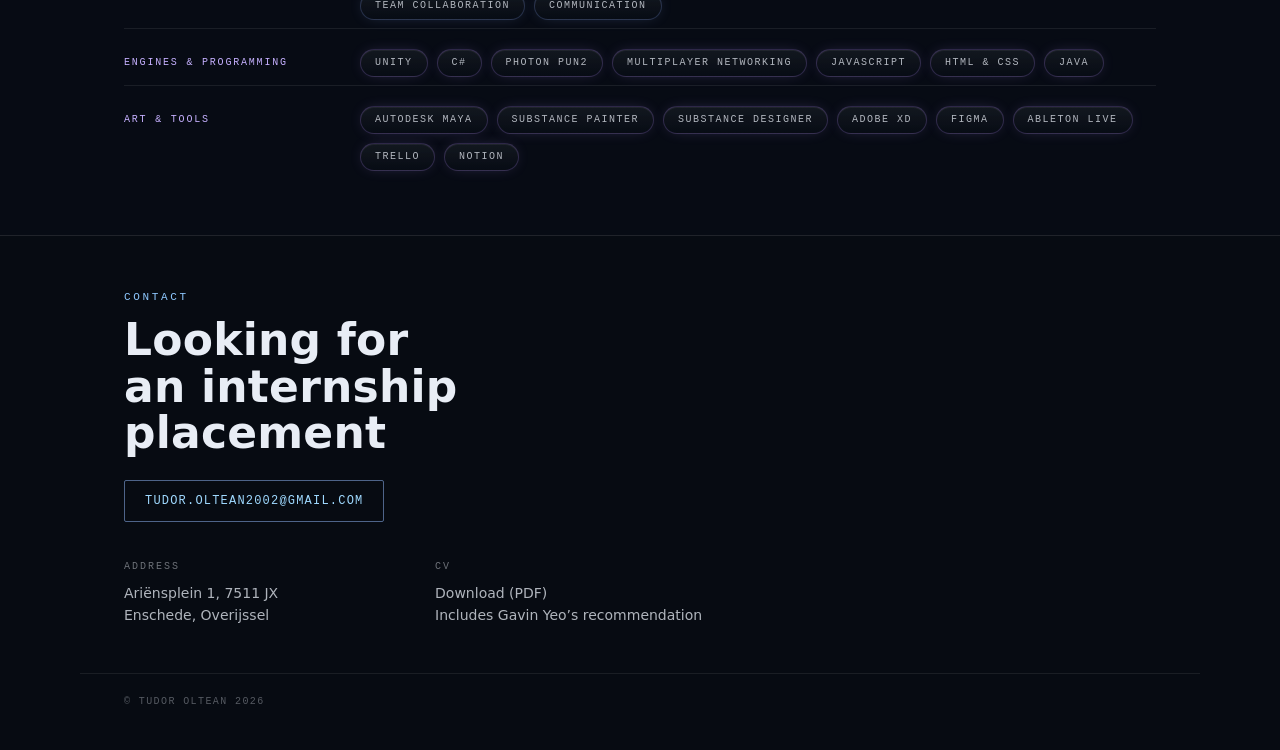
==== commit 38359af1: "Add the Project OverPower case study, sharpen the site copy The GDD link sent visitors straight to a" ====
--- a/index.html
+++ b/index.html
@@ -7,6 +7,8 @@
 	<meta name="description" content="Tudor Oltean, game designer specialising in systems, mechanics and balancing. Unity prototypes, GDD authoring, 3D modelling in Maya. Saxion CMGT, Enschede.">
 	<meta name="theme-color" content="#070b12">
 	<link rel="canonical" href="https://tdrolt.github.io/">
+	<!-- proves site ownership to Google Search Console; must stay for the property to remain verified -->
+	<meta name="google-site-verification" content="4zDD-Rh3brq5GRPdYzln2cVHqnkBALIWMAALEAbfn98">
 	<meta name="referrer" content="strict-origin-when-cross-origin">
 	<meta http-equiv="Content-Security-Policy" content="default-src 'self'; base-uri 'self'; object-src 'none'; form-action 'self'; script-src 'self'; style-src 'self' 'unsafe-inline' https://fonts.googleapis.com; font-src 'self' https://fonts.gstatic.com; img-src 'self' data:; frame-src https://sketchfab.com; upgrade-insecure-requests">
 
@@ -21,7 +23,7 @@
 	<link rel="preconnect" href="https://fonts.googleapis.com">
 	<link rel="preconnect" href="https://fonts.gstatic.com" crossorigin>
 	<link href="https://fonts.googleapis.com/css2?family=Chakra+Petch:wght@600;700&family=IBM+Plex+Mono:wght@400;500&family=Source+Sans+3:wght@300;400;600&display=swap" rel="stylesheet">
-	<link rel="stylesheet" href="assets/css/style.css?v=3">
+	<link rel="stylesheet" href="assets/css/style.css?v=4">
 
 	<noscript>
 		<!-- Without JS the slide-in panel can never open, so lay the links out inline. -->
@@ -89,7 +91,7 @@
 
 		<p class="eyebrow hero__eyebrow">GAME DESIGN · SYSTEMS &amp; MECHANICS · LEVEL DESIGN</p>
 		<h1 class="hero__name">Tudor Oltean</h1>
-		<p class="hero__tagline">Systems, mechanics and level design for multiplayer games. Currently driven by a passion project that aims to elevate player-to-player interaction in a competitive environment through skill expression.</p>
+		<p class="hero__tagline">Systems, mechanics and level design for multiplayer games. Currently building a 3v3v3 objective-based arena where aim and build choices decide fights.</p>
 
 		<a class="continue" href="#work">
 			<span class="continue__circle">
@@ -104,24 +106,26 @@
 	<section class="work" id="work" aria-labelledby="work-title">
 		<div class="rule">
 			<h2 class="rule__title eyebrow" id="work-title">SELECTED WORK</h2>
-			<span class="rule__count">05</span>
+			<span class="rule__count">04</span>
 		</div>
 
 		<!-- 01 · Featured -->
-		<a class="card card--featured tilt" href="https://docs.google.com/document/d/1pojkkOuuKiTvK03G12vOPZxu2fHUB_9YZi7NFpbERsg/edit?usp=sharing" target="_blank" rel="noopener">
+		<a class="card card--featured tilt" href="project-overpower/">
 			<div class="card__body">
 				<div class="card__meta">
 					<span class="badge">FEATURED</span>
-					<span class="kicker">GAME DESIGN DOCUMENT</span>
+					<span class="kicker">CASE STUDY</span>
 				</div>
 				<h3 class="card__title card__title--featured">Project OverPower</h3>
-				<p class="card__text">I crafted this Game Design Document to aid in the development process of a unique 3v3v3 multiplayer arena game. This document is meant to grow with the game itself so for now its aimed towards an early prototype.</p>
+				<p class="card__text">A 3v3v3 arena game where gold comes from holding territory instead of kills. I wrote the design document and built the networked prototype in Unity. The case study covers the core loop, the territory economy, how combat works and where the balancing model still needs real data.</p>
 				<div class="tags">
 					<span class="tag tag--cyan">3v3v3 PVP ARENA</span>
+					<span class="tag tag--cyan">UNITY</span>
+					<span class="tag tag--blue">PHOTON PUN2</span>
 					<span class="tag tag--blue">GAME SYSTEMS</span>
 					<span class="tag tag--violet">BALANCING</span>
 				</div>
-				<span class="card__cta">READ THE DOCUMENT &rarr;</span>
+				<span class="card__cta">READ THE CASE STUDY &rarr;</span>
 			</div>
 			<div class="card__media card__media--featured">
 				<picture>
@@ -143,32 +147,11 @@
 				<circle class="node" cx="820" cy="1080" r="4" fill="#c6b0ff"/>
 			</svg>
 
+
 			<!-- 02 -->
-			<a class="card card--image-left card--cyan tilt" href="https://www.youtube.com/watch?v=8ffsro7WkHw" target="_blank" rel="noopener">
-				<div class="card__media">
-					<picture>
-						<source srcset="images/pop_topdown_view.webp" type="image/webp">
-						<img src="images/pop_topdown_view.jpeg" alt="Top-down view of the Project OverPower 3v3v3 arena prototype built in Unity with Photon networking" loading="lazy" decoding="async" width="1474" height="847">
-					</picture>
-				</div>
-				<div class="card__body">
-					<span class="card__index">02 · PROTOTYPE</span>
-					<h3 class="card__title">Project OP: Game Prototype</h3>
-					<p class="card__text">Following the Game Design Document I made an initial prototype for the game in Unity that includes networking using Photon PUN2. For more context please read the GDD. I also plan to keep working on this prototype during my minor so stay tuned for updates!</p>
-					<div class="tags">
-						<span class="tag tag--cyan">UNITY</span>
-						<span class="tag tag--cyan">C#</span>
-						<span class="tag tag--blue">PHOTON PUN2</span>
-						<span class="tag tag--blue">MULTIPLAYER NETWORKING</span>
-					</div>
-					<span class="card__cta">WATCH THE PROTOTYPE &rarr;</span>
-				</div>
-			</a>
-
-			<!-- 03 -->
 			<article class="card card--image-right card--violet card--embed">
 				<div class="card__body">
-					<span class="card__index">03 · 3D MODELLING</span>
+					<span class="card__index">02 · 3D MODELLING</span>
 					<h3 class="card__title"><a href="https://sketchfab.com/3d-models/neon-arena-kit-blue-f8229a61f2304caa80d30da4fe938dd8" target="_blank" rel="noopener">Neon Arena Kit</a></h3>
 					<p class="card__text">Arena Kit I modelled in Maya and textured in Substance Painter to easily prototype arenas for multiplayer/singleplayer games. Drag the model to look around.</p>
 					<div class="tags">
@@ -187,7 +170,7 @@
 				</div>
 			</article>
 
-			<!-- 04 -->
+			<!-- 03 -->
 			<article class="card card--image-left card--cyan card--embed">
 				<div class="card__media card__media--embed">
 					<iframe title="Tree House: interactive 3D model"
@@ -195,7 +178,7 @@
 						loading="lazy" allow="autoplay; fullscreen; xr-spatial-tracking" allowfullscreen></iframe>
 				</div>
 				<div class="card__body">
-					<span class="card__index">04 · 3D MODELLING</span>
+					<span class="card__index">03 · 3D MODELLING</span>
 					<h3 class="card__title"><a href="https://sketchfab.com/3d-models/tree-house-3e5700c48a304a2783676600011ba51a" target="_blank" rel="noopener">Tree House</a></h3>
 					<p class="card__text">Eastern themed tree house I made for my 3D Modelling assignment. Drag the model to look around.</p>
 					<div class="tags">
@@ -207,12 +190,12 @@
 				</div>
 			</article>
 
-			<!-- 05 -->
+			<!-- 04 -->
 			<a class="card card--image-right card--violet tilt" href="https://xd.adobe.com/view/7bacbe55-c19f-4812-9602-d46afadfabe7-2eff/" target="_blank" rel="noopener">
 				<div class="card__body">
-					<span class="card__index">05 · UI/UX</span>
+					<span class="card__index">04 · UI/UX</span>
 					<h3 class="card__title">Square Enix&rsquo;s Main Page Redesign</h3>
-					<p class="card__text">I redesigned Square Enix&rsquo;s main page for my UI/UX assignment. I think this layout is a major improvement from their original landing page.</p>
+					<p class="card__text">I redesigned Square Enix&rsquo;s main page for my UI/UX assignment. Open it next to their original landing page and the layout change is obvious.</p>
 					<div class="tags">
 						<span class="tag tag--violet">ADOBE XD</span>
 						<span class="tag tag--violet">UI/UX DESIGN</span>
@@ -224,7 +207,7 @@
 				<div class="card__media">
 					<picture>
 						<source srcset="images/uiux.webp" type="image/webp">
-						<img src="images/uiux.jpg" alt="Square Enix homepage redesign concept by Tudor Oltean, a UI/UX case study prototyped in Adobe XD" loading="lazy" decoding="async" width="1200" height="664">
+						<img src="images/uiux.jpg" alt="Square Enix homepage redesign concept, a UI/UX case study prototyped in Adobe XD" loading="lazy" decoding="async" width="1200" height="664">
 					</picture>
 				</div>
 			</a>
@@ -248,7 +231,7 @@
 
 			<div class="about__main">
 				<h2 class="about__title" id="about-title">About me</h2>
-				<p class="about__bio">Saxion CMGT game design student in Enschede, focused on systems and mechanics design, balancing and level design. I author Game Design Documents, prototype them in Unity with C# and Photon networking, and refine them through playtesting. Alongside design I model and texture in Maya and Substance Painter, and design interfaces in Adobe XD. Completed a game design course under Gavin Yeo, Design Director at EA / Criterion Games.</p>
+				<p class="about__bio">Saxion CMGT game design student in Enschede, focused on systems and mechanics design, balancing and level design. Project OverPower went from a shower thought about improving MOBAs and team arena brawlers to a fleshed-out Game Design Document and a networked Unity prototype, built with C# and Photon, that I am still working on. I model and texture in Maya and Substance Painter and design interfaces in Adobe XD, so I can pitch a design to artists and programmers in their own terms and adapt it to their feedback. Years of team sport taught me to find my role fast and to take criticism without taking it personally. Completed a game design course under Gavin Yeo, Design Director at EA / Criterion Games, covering GDD writing, the MDA framework and playtest-driven iteration.</p>
 			</div>
 		</div>
 
@@ -333,6 +316,6 @@
 
 </main>
 
-<script src="assets/js/site.js?v=3" defer></script>
+<script src="assets/js/site.js?v=4" defer></script>
 </body>
 </html>
--- a/assets/css/style.css
+++ b/assets/css/style.css
@@ -898,6 +898,295 @@
 }
 
 /* =========================================================
+   Case study page
+   ========================================================= */
+
+.cs{
+	max-width:var(--maxw);
+	margin:0 auto;
+	padding:0 var(--pad);
+}
+
+/* ---------- hero ---------- */
+.cs__hero{padding:52px 0 20px}
+.cs__back{
+	display:inline-block;
+	margin-bottom:26px;
+	font:400 11px/1 var(--mono);
+	letter-spacing:.16em;
+	color:var(--text-55);
+	transition:color .25s;
+}
+.cs__back:hover{color:var(--cyan-text)}
+
+.cs__title{
+	margin-top:14px;
+	font:700 clamp(38px,7vw,66px)/1.02 var(--display);
+	letter-spacing:.005em;
+	background:var(--grad-text);
+	-webkit-background-clip:text;
+	background-clip:text;
+	color:transparent;
+}
+.cs__lede{
+	margin-top:18px;
+	max-width:640px;
+	font:300 19px/1.6 var(--body);
+	color:var(--text-78);
+	text-wrap:pretty;
+}
+
+.cs__meta{
+	display:grid;
+	grid-template-columns:repeat(auto-fit,minmax(180px,1fr));
+	gap:20px 30px;
+	margin-top:36px;
+	padding-top:24px;
+	border-top:1px solid var(--line);
+}
+.cs__meta dt{
+	font:400 10px/1 var(--mono);
+	letter-spacing:.2em;
+	color:var(--text-45);
+}
+.cs__meta dd{
+	margin:9px 0 0;
+	font:300 15px/1.5 var(--body);
+	color:var(--text-78);
+}
+
+/* work-in-progress banner, deliberately stated rather than implied */
+.cs__wip{
+	display:flex;
+	gap:18px;
+	align-items:flex-start;
+	flex-wrap:wrap;
+	margin-top:34px;
+	padding:18px 20px;
+	background:rgba(180,139,255,.06);
+	border:1px solid rgba(180,139,255,.22);
+	border-radius:var(--radius);
+}
+.cs__wip-tag{
+	flex:none;
+	font:400 10px/1 var(--mono);
+	letter-spacing:.18em;
+	color:var(--violet-text);
+	padding:6px 10px;
+	border:1px solid rgba(180,139,255,.35);
+	border-radius:100px;
+}
+.cs__wip p{
+	flex:1 1 340px;
+	font:300 14px/1.65 var(--body);
+	color:var(--text-70);
+}
+
+/* ---------- sections ---------- */
+.cs__section{
+	padding:64px 0 0;
+	scroll-margin-top:var(--nav-h);
+}
+.cs__num{
+	font:400 11px/1 var(--mono);
+	letter-spacing:.2em;
+	color:var(--cyan-eyebrow);
+}
+.cs__h2{
+	margin-top:12px;
+	font:700 30px/1.15 var(--display);
+	letter-spacing:.005em;
+	color:var(--text);
+	padding-bottom:14px;
+	border-bottom:1px solid var(--line);
+}
+.cs__body{
+	margin-top:22px;
+	display:flex;
+	flex-direction:column;
+	gap:15px;
+	max-width:660px;
+}
+.cs__body p{
+	font:300 16px/1.72 var(--body);
+	color:var(--text-78);
+	text-wrap:pretty;
+}
+
+/* ---------- data table ---------- */
+.cs__table{
+	margin-top:28px;
+	border:1px solid var(--line-nav);
+	border-radius:var(--radius);
+	overflow:hidden;
+}
+.cs__tr{
+	display:grid;
+	grid-template-columns:1fr auto auto;
+	gap:18px;
+	align-items:center;
+	padding:13px 18px;
+	background:var(--panel);
+	border-top:1px solid var(--line-faint);
+	font:300 14px/1.4 var(--body);
+	color:var(--text-78);
+}
+.cs__tr:first-child{border-top:0}
+.cs__tr span:not(:first-child){
+	font:400 13px/1 var(--mono);
+	color:var(--cyan-text);
+	text-align:right;
+	min-width:76px;
+}
+.cs__tr--head{
+	background:rgba(255,255,255,.035);
+}
+.cs__tr--head span{
+	font:400 10px/1 var(--mono) !important;
+	letter-spacing:.16em;
+	color:var(--text-45) !important;
+}
+
+/* ---------- callout ---------- */
+.cs__note{
+	margin-top:28px;
+	padding:20px 22px;
+	background:var(--surface);
+	border-left:2px solid var(--cyan);
+	border-radius:var(--radius);
+	max-width:700px;
+}
+.cs__note-tag{
+	display:block;
+	font:400 10px/1 var(--mono);
+	letter-spacing:.18em;
+	color:var(--cyan-text);
+	margin-bottom:11px;
+}
+.cs__note p{
+	font:300 15px/1.7 var(--body);
+	color:var(--text-75);
+}
+
+/* ---------- figures ---------- */
+.cs__figure{
+	margin-top:32px;
+	border:1px solid var(--line-nav);
+	border-radius:var(--radius);
+	overflow:hidden;
+	background:var(--panel);
+}
+.cs__figure img{width:100%;height:auto;display:block}
+.cs__figure figcaption{
+	padding:12px 16px;
+	font:400 11px/1.5 var(--mono);
+	letter-spacing:.06em;
+	color:var(--text-45);
+	border-top:1px solid var(--line-faint);
+}
+/* the loop diagram brings its own frame, so it does not need a box */
+.cs__figure--plain{
+	border:0;
+	background:none;
+	overflow:visible;
+}
+.cs__figure--video{aspect-ratio:16/9}
+.cs__figure--video iframe{width:100%;height:100%;border:0;display:block}
+
+/* ---------- core loop diagram ---------- */
+.loop{
+	width:100%;
+	height:auto;
+	max-width:780px;
+	margin:0 auto;
+	display:block;
+	overflow:visible;
+}
+.loop__name{
+	font:400 13px/1 var(--mono);
+	letter-spacing:.13em;
+}
+.loop__sub{
+	font:300 11.5px/1 var(--body);
+	fill:var(--text-55);
+}
+.loop__num{
+	font:400 8.5px/1 var(--mono);
+	letter-spacing:.1em;
+	fill:var(--text-35);
+}
+.loop__centre{
+	font:400 11px/1 var(--mono);
+	letter-spacing:.24em;
+	fill:var(--text-45);
+}
+.loop__centre-sub{
+	font:300 12px/1 var(--body);
+	fill:var(--text-35);
+}
+
+/* ---------- closing call to action ---------- */
+.cs__cta{
+	margin:76px 0 0;
+	padding:44px 0 64px;
+	border-top:1px solid var(--line);
+}
+.cs__cta-title{
+	font:700 30px/1.15 var(--display);
+	color:var(--text);
+	max-width:520px;
+	text-wrap:balance;
+}
+.cs__cta-text{
+	margin-top:14px;
+	max-width:560px;
+	font:300 16px/1.7 var(--body);
+	color:var(--text-70);
+}
+.cs__cta-row{
+	display:flex;
+	flex-wrap:wrap;
+	gap:12px;
+	margin-top:28px;
+}
+.cs__btn{
+	font:500 11px/1 var(--mono);
+	letter-spacing:.14em;
+	padding:15px 22px;
+	border:1px solid rgba(150,190,255,.4);
+	border-radius:var(--radius);
+	color:var(--text-78);
+	transition:color .3s,border-color .3s,box-shadow .3s;
+}
+.cs__btn:hover{
+	color:#fff;
+	border-color:var(--cyan);
+	box-shadow:0 0 26px -8px rgba(140,180,255,.7);
+}
+.cs__btn--primary{
+	color:var(--cyan-text);
+	border-color:rgba(88,216,255,.55);
+}
+
+@media (max-width:736px){
+	.cs__hero{padding-top:34px}
+	.cs__section{padding-top:46px}
+	.cs__h2{font-size:25px}
+	.cs__cta-title{font-size:25px}
+	.cs__tr{grid-template-columns:1fr auto;gap:6px 14px}
+	.cs__tr span:nth-child(3){grid-column:2;min-width:0}
+
+	/* Six labelled nodes cannot survive a 375px column, so the diagram keeps a
+	   legible minimum width and scrolls inside its own figure instead. */
+	.cs__figure--plain{
+		overflow-x:auto;
+		overflow-y:hidden;
+		-webkit-overflow-scrolling:touch;
+	}
+	.loop{min-width:600px}
+}
+
+/* =========================================================
    Reduced motion
    ========================================================= */
 
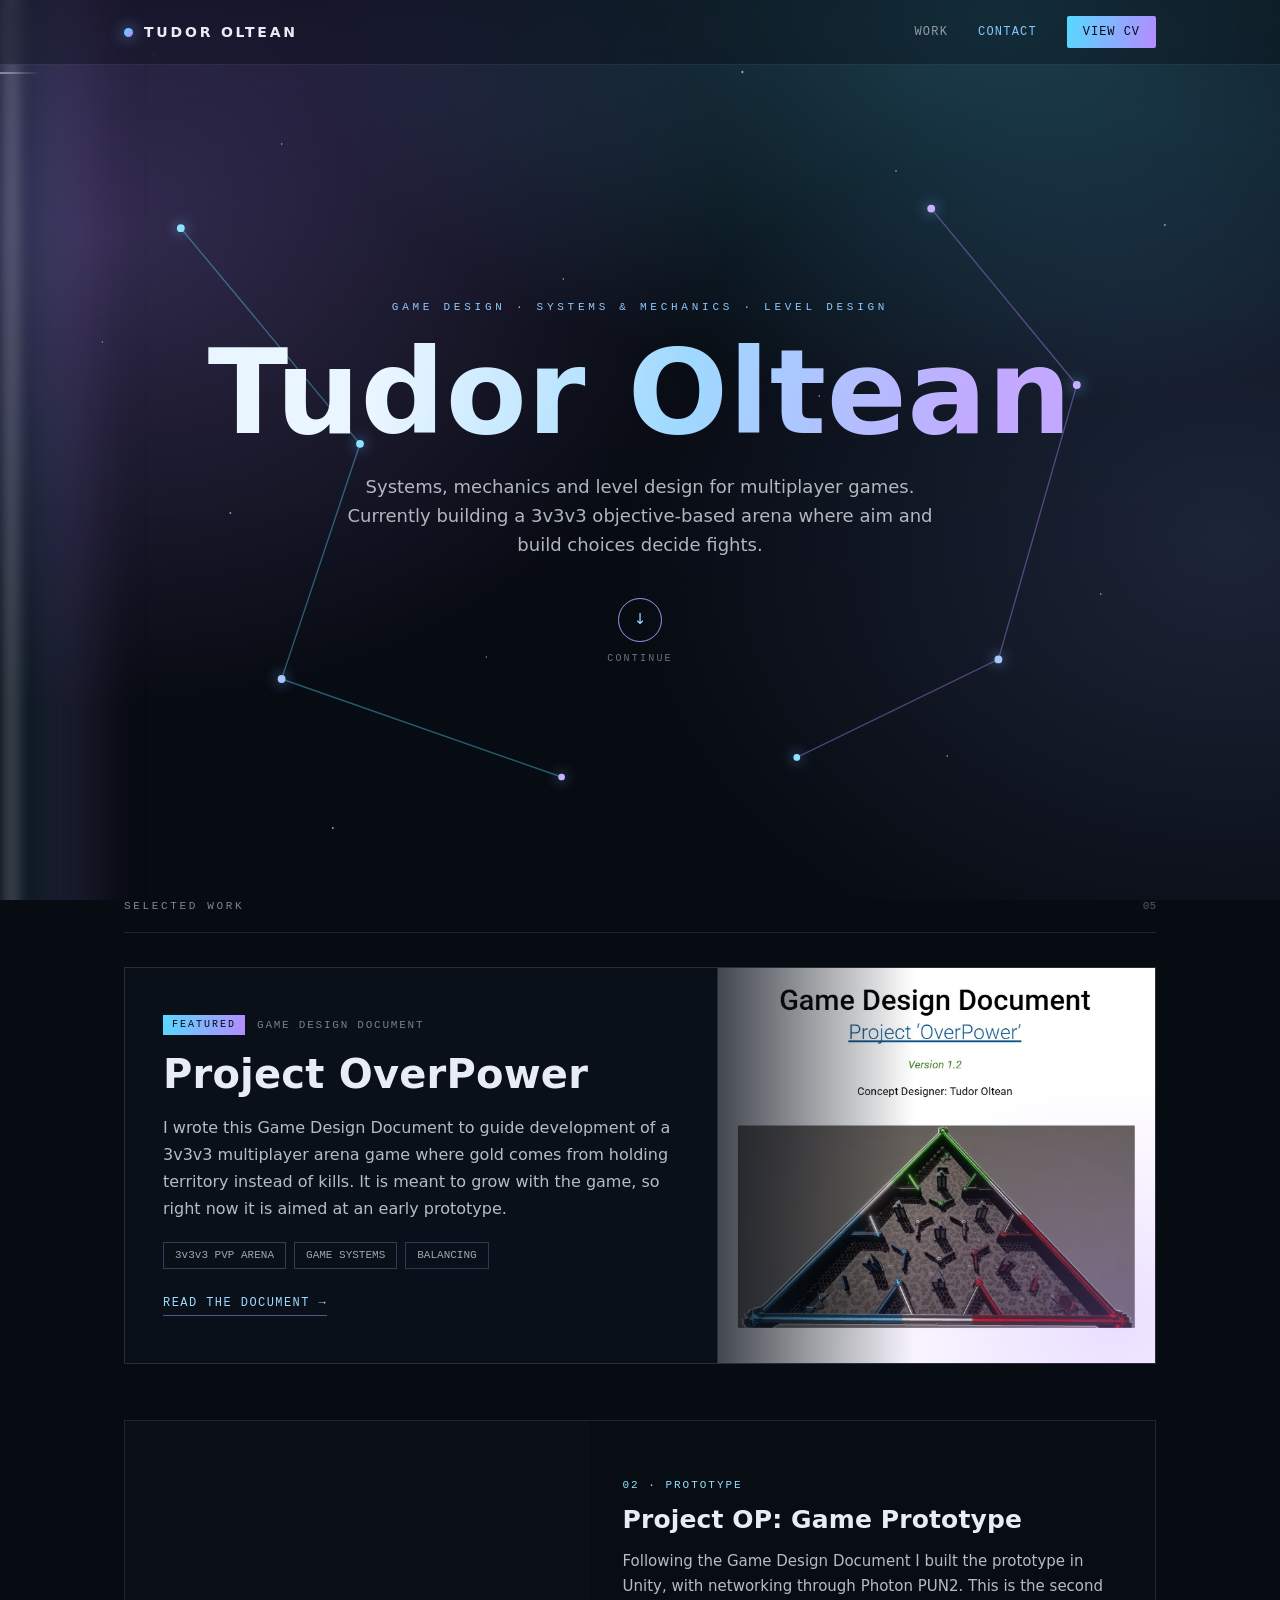
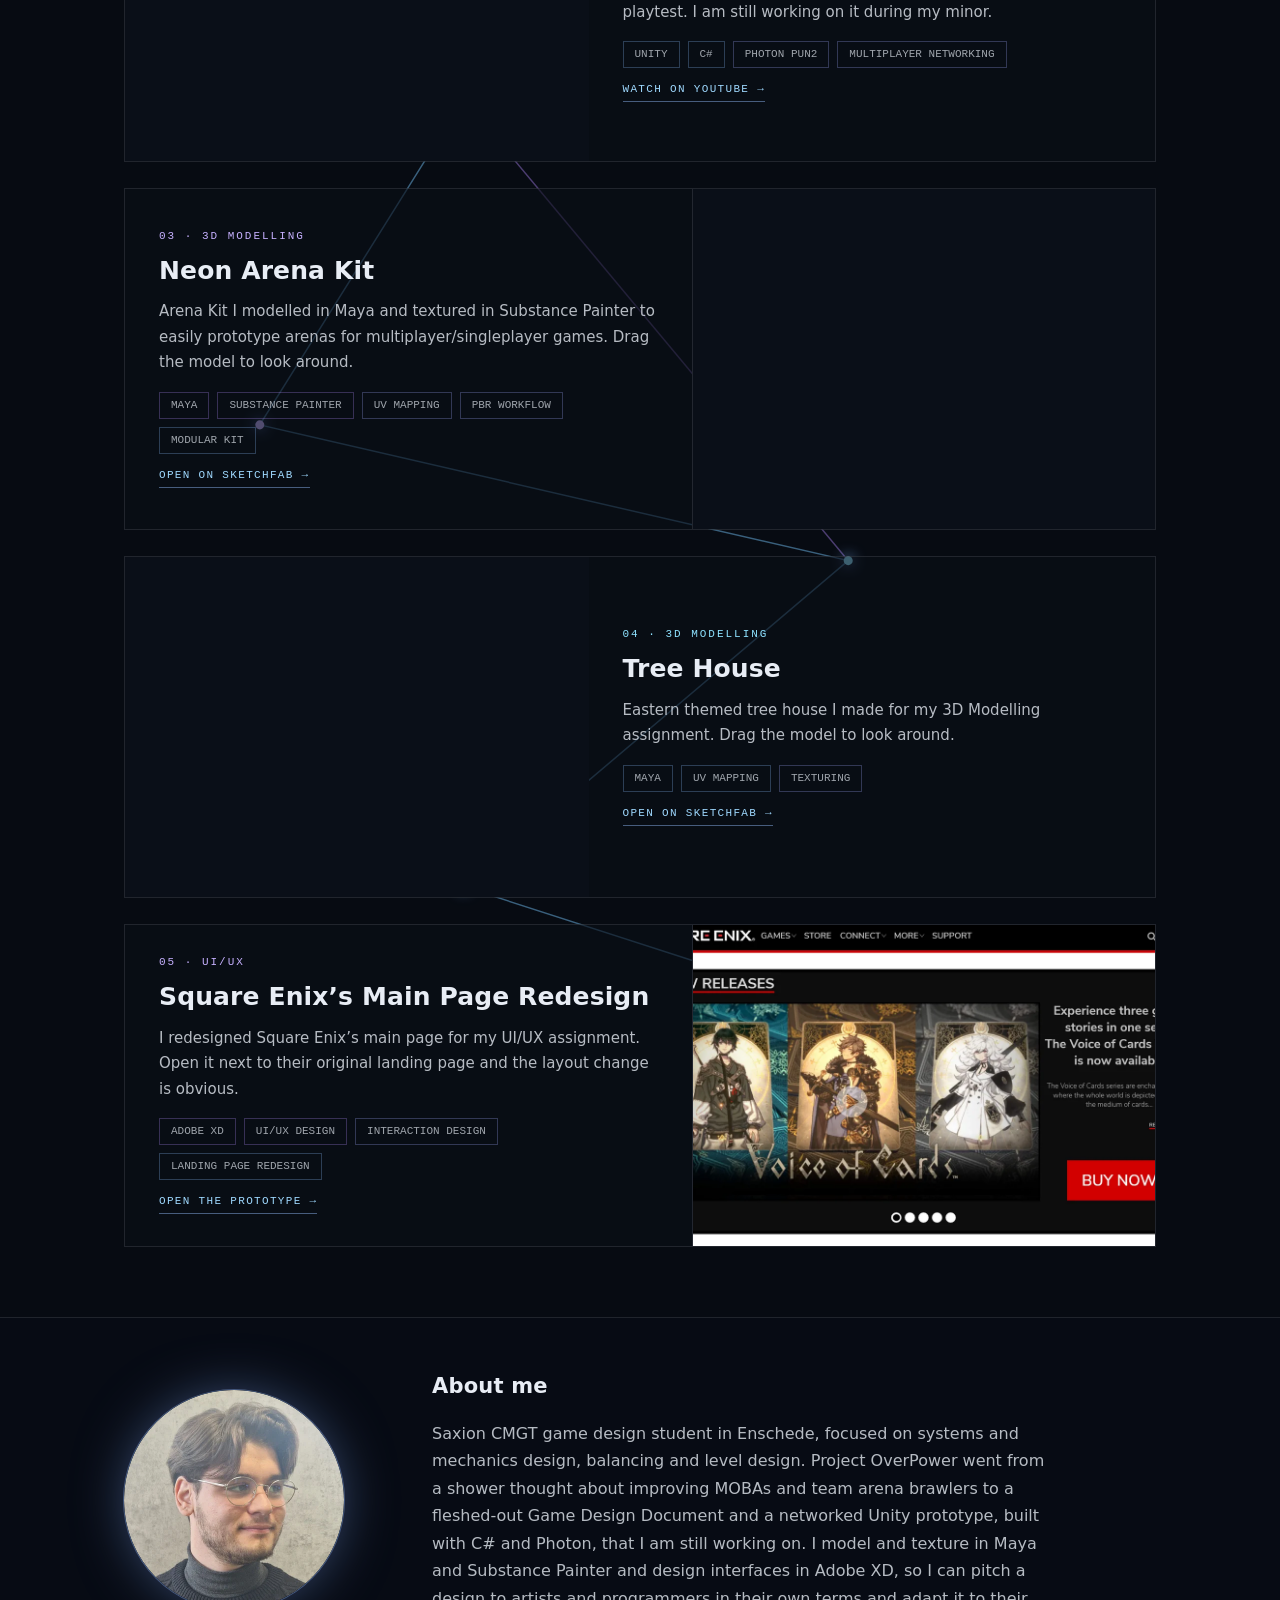
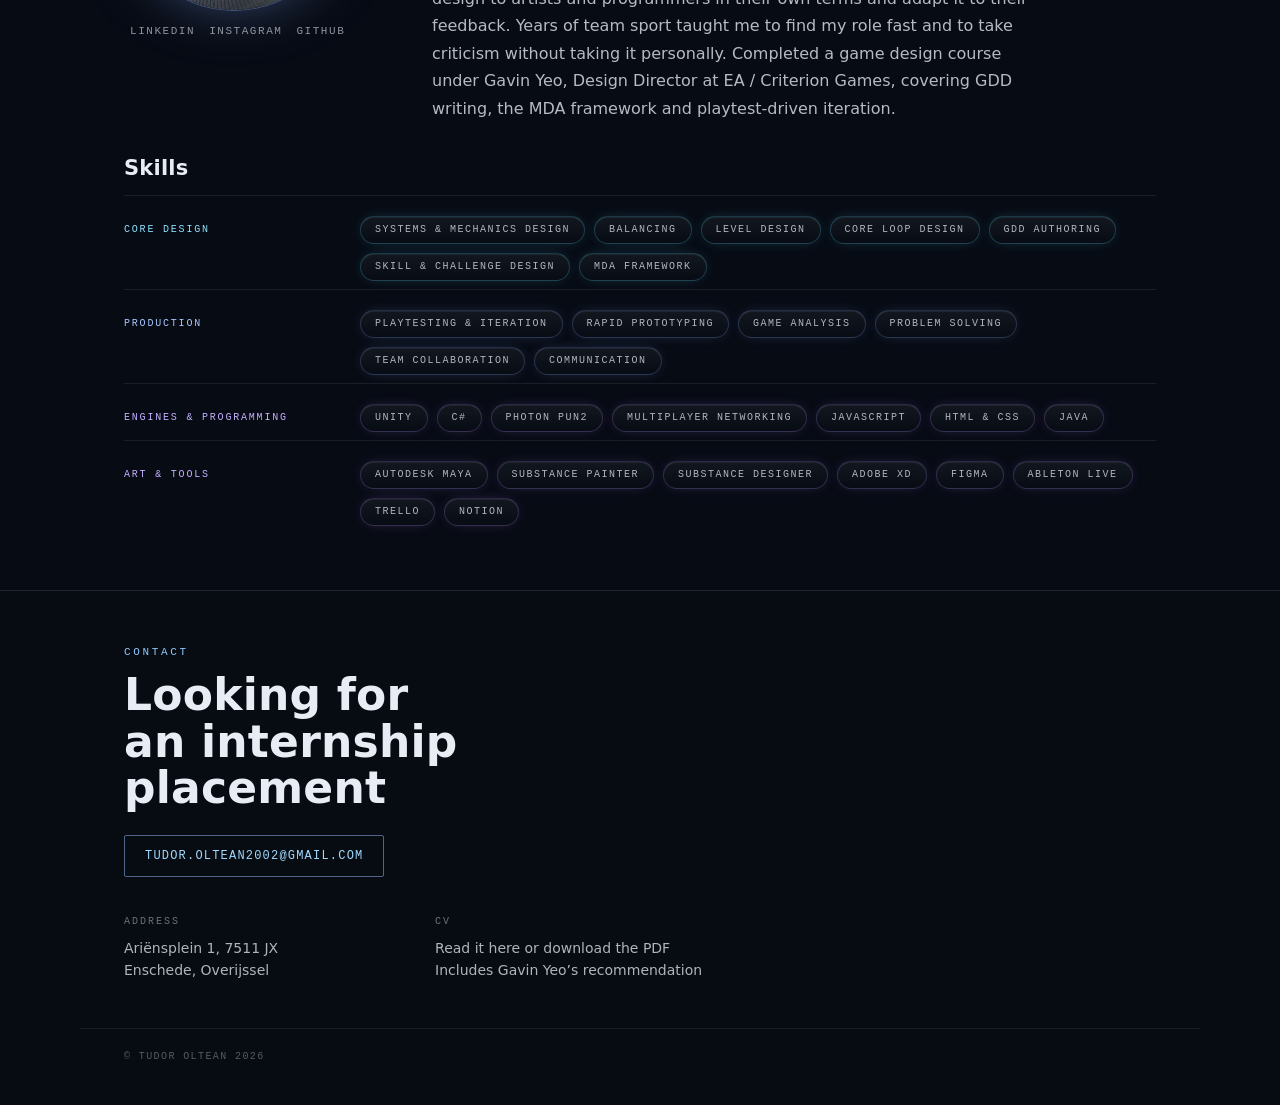
==== commit 08aa0250: "Replace the case study with in-site PDF viewers for the GDD and CV The case study did not read or lo" ====
--- a/index.html
+++ b/index.html
@@ -10,7 +10,7 @@
 	<!-- proves site ownership to Google Search Console; must stay for the property to remain verified -->
 	<meta name="google-site-verification" content="4zDD-Rh3brq5GRPdYzln2cVHqnkBALIWMAALEAbfn98">
 	<meta name="referrer" content="strict-origin-when-cross-origin">
-	<meta http-equiv="Content-Security-Policy" content="default-src 'self'; base-uri 'self'; object-src 'none'; form-action 'self'; script-src 'self'; style-src 'self' 'unsafe-inline' https://fonts.googleapis.com; font-src 'self' https://fonts.gstatic.com; img-src 'self' data:; frame-src https://sketchfab.com; upgrade-insecure-requests">
+	<meta http-equiv="Content-Security-Policy" content="default-src 'self'; base-uri 'self'; object-src 'none'; form-action 'self'; script-src 'self'; style-src 'self' 'unsafe-inline' https://fonts.googleapis.com; font-src 'self' https://fonts.gstatic.com; img-src 'self' data:; frame-src https://sketchfab.com https://www.youtube-nocookie.com; upgrade-insecure-requests">
 
 	<meta property="og:type" content="website">
 	<meta property="og:url" content="https://tdrolt.github.io/">
@@ -23,7 +23,7 @@
 	<link rel="preconnect" href="https://fonts.googleapis.com">
 	<link rel="preconnect" href="https://fonts.gstatic.com" crossorigin>
 	<link href="https://fonts.googleapis.com/css2?family=Chakra+Petch:wght@600;700&family=IBM+Plex+Mono:wght@400;500&family=Source+Sans+3:wght@300;400;600&display=swap" rel="stylesheet">
-	<link rel="stylesheet" href="assets/css/style.css?v=4">
+	<link rel="stylesheet" href="assets/css/style.css?v=5">
 
 	<noscript>
 		<!-- Without JS the slide-in panel can never open, so lay the links out inline. -->
@@ -64,7 +64,7 @@
 			<a href="#contact">CONTACT</a>
 		</nav>
 
-		<a class="btn-cv" href="assets/cv.pdf" download="Tudor Oltean CV.pdf">DOWNLOAD CV</a>
+		<a class="btn-cv" href="cv/">VIEW CV</a>
 
 		<button class="nav__toggle" type="button" aria-expanded="false" aria-controls="nav-panel" aria-label="Open menu">
 			<span></span><span></span><span></span>
@@ -106,26 +106,24 @@
 	<section class="work" id="work" aria-labelledby="work-title">
 		<div class="rule">
 			<h2 class="rule__title eyebrow" id="work-title">SELECTED WORK</h2>
-			<span class="rule__count">04</span>
+			<span class="rule__count">05</span>
 		</div>
 
 		<!-- 01 · Featured -->
-		<a class="card card--featured tilt" href="project-overpower/">
+		<a class="card card--featured tilt" href="gdd/">
 			<div class="card__body">
 				<div class="card__meta">
 					<span class="badge">FEATURED</span>
-					<span class="kicker">CASE STUDY</span>
+					<span class="kicker">GAME DESIGN DOCUMENT</span>
 				</div>
 				<h3 class="card__title card__title--featured">Project OverPower</h3>
-				<p class="card__text">A 3v3v3 arena game where gold comes from holding territory instead of kills. I wrote the design document and built the networked prototype in Unity. The case study covers the core loop, the territory economy, how combat works and where the balancing model still needs real data.</p>
+				<p class="card__text">I wrote this Game Design Document to guide development of a 3v3v3 multiplayer arena game where gold comes from holding territory instead of kills. It is meant to grow with the game, so right now it is aimed at an early prototype.</p>
 				<div class="tags">
 					<span class="tag tag--cyan">3v3v3 PVP ARENA</span>
-					<span class="tag tag--cyan">UNITY</span>
-					<span class="tag tag--blue">PHOTON PUN2</span>
 					<span class="tag tag--blue">GAME SYSTEMS</span>
 					<span class="tag tag--violet">BALANCING</span>
 				</div>
-				<span class="card__cta">READ THE CASE STUDY &rarr;</span>
+				<span class="card__cta">READ THE DOCUMENT &rarr;</span>
 			</div>
 			<div class="card__media card__media--featured">
 				<picture>
@@ -149,9 +147,30 @@
 
 
 			<!-- 02 -->
+			<article class="card card--image-left card--cyan card--embed">
+				<div class="card__media card__media--embed">
+					<iframe title="Project OverPower second playtest, gameplay recording"
+						src="https://www.youtube-nocookie.com/embed/IR2jML0dAUo?rel=0"
+						loading="lazy" allow="fullscreen; picture-in-picture" allowfullscreen></iframe>
+				</div>
+				<div class="card__body">
+					<span class="card__index">02 &middot; PROTOTYPE</span>
+					<h3 class="card__title"><a href="https://youtu.be/IR2jML0dAUo" target="_blank" rel="noopener">Project OP: Game Prototype</a></h3>
+					<p class="card__text">Following the Game Design Document I built the prototype in Unity, with networking through Photon PUN2. This is the second playtest. I am still working on it during my minor.</p>
+					<div class="tags">
+						<span class="tag tag--cyan">UNITY</span>
+						<span class="tag tag--cyan">C#</span>
+						<span class="tag tag--blue">PHOTON PUN2</span>
+						<span class="tag tag--blue">MULTIPLAYER NETWORKING</span>
+					</div>
+					<a class="card__cta" href="https://youtu.be/IR2jML0dAUo" target="_blank" rel="noopener">WATCH ON YOUTUBE &rarr;</a>
+				</div>
+			</article>
+
+			<!-- 03 -->
 			<article class="card card--image-right card--violet card--embed">
 				<div class="card__body">
-					<span class="card__index">02 · 3D MODELLING</span>
+					<span class="card__index">03 · 3D MODELLING</span>
 					<h3 class="card__title"><a href="https://sketchfab.com/3d-models/neon-arena-kit-blue-f8229a61f2304caa80d30da4fe938dd8" target="_blank" rel="noopener">Neon Arena Kit</a></h3>
 					<p class="card__text">Arena Kit I modelled in Maya and textured in Substance Painter to easily prototype arenas for multiplayer/singleplayer games. Drag the model to look around.</p>
 					<div class="tags">
@@ -170,7 +189,7 @@
 				</div>
 			</article>
 
-			<!-- 03 -->
+			<!-- 04 -->
 			<article class="card card--image-left card--cyan card--embed">
 				<div class="card__media card__media--embed">
 					<iframe title="Tree House: interactive 3D model"
@@ -178,7 +197,7 @@
 						loading="lazy" allow="autoplay; fullscreen; xr-spatial-tracking" allowfullscreen></iframe>
 				</div>
 				<div class="card__body">
-					<span class="card__index">03 · 3D MODELLING</span>
+					<span class="card__index">04 · 3D MODELLING</span>
 					<h3 class="card__title"><a href="https://sketchfab.com/3d-models/tree-house-3e5700c48a304a2783676600011ba51a" target="_blank" rel="noopener">Tree House</a></h3>
 					<p class="card__text">Eastern themed tree house I made for my 3D Modelling assignment. Drag the model to look around.</p>
 					<div class="tags">
@@ -190,10 +209,10 @@
 				</div>
 			</article>
 
-			<!-- 04 -->
+			<!-- 05 -->
 			<a class="card card--image-right card--violet tilt" href="https://xd.adobe.com/view/7bacbe55-c19f-4812-9602-d46afadfabe7-2eff/" target="_blank" rel="noopener">
 				<div class="card__body">
-					<span class="card__index">04 · UI/UX</span>
+					<span class="card__index">05 · UI/UX</span>
 					<h3 class="card__title">Square Enix&rsquo;s Main Page Redesign</h3>
 					<p class="card__text">I redesigned Square Enix&rsquo;s main page for my UI/UX assignment. Open it next to their original landing page and the layout change is obvious.</p>
 					<div class="tags">
@@ -304,7 +323,7 @@
 				</div>
 				<div>
 					<h3 class="detail__label">CV</h3>
-					<p class="detail__value"><a href="assets/cv.pdf" download="Tudor Oltean CV.pdf">Download (PDF)</a><br>Includes Gavin Yeo&rsquo;s recommendation</p>
+					<p class="detail__value"><a href="cv/">Read it here</a> or <a href="assets/cv.pdf" download="Tudor Oltean CV.pdf">download the PDF</a><br>Includes Gavin Yeo&rsquo;s recommendation</p>
 				</div>
 			</div>
 		</div>
@@ -316,6 +335,6 @@
 
 </main>
 
-<script src="assets/js/site.js?v=4" defer></script>
+<script src="assets/js/site.js?v=5" defer></script>
 </body>
 </html>
--- a/assets/css/style.css
+++ b/assets/css/style.css
@@ -898,292 +898,119 @@
 }
 
 /* =========================================================
-   Case study page
+   In-site document viewer (GDD, CV)
    ========================================================= */
 
-.cs{
+.viewer{
 	max-width:var(--maxw);
 	margin:0 auto;
-	padding:0 var(--pad);
-}
-
-/* ---------- hero ---------- */
-.cs__hero{padding:52px 0 20px}
-.cs__back{
+	padding:0 var(--pad) 72px;
+}
+
+.viewer__head{padding:46px 0 28px}
+.viewer__back{
 	display:inline-block;
-	margin-bottom:26px;
 	font:400 11px/1 var(--mono);
 	letter-spacing:.16em;
 	color:var(--text-55);
 	transition:color .25s;
 }
-.cs__back:hover{color:var(--cyan-text)}
-
-.cs__title{
-	margin-top:14px;
-	font:700 clamp(38px,7vw,66px)/1.02 var(--display);
+.viewer__back:hover{color:var(--cyan-text)}
+
+.viewer__headline{
+	display:flex;
+	align-items:flex-end;
+	justify-content:space-between;
+	gap:28px;
+	flex-wrap:wrap;
+	margin-top:26px;
+	padding-bottom:22px;
+	border-bottom:1px solid var(--line);
+}
+.viewer__title{
+	margin-top:13px;
+	font:700 clamp(30px,5vw,44px)/1.05 var(--display);
 	letter-spacing:.005em;
 	background:var(--grad-text);
 	-webkit-background-clip:text;
 	background-clip:text;
 	color:transparent;
 }
-.cs__lede{
-	margin-top:18px;
-	max-width:640px;
-	font:300 19px/1.6 var(--body);
+.viewer__sub{
+	margin-top:12px;
+	max-width:560px;
+	font:300 15px/1.6 var(--body);
+	color:var(--text-70);
+	text-wrap:pretty;
+}
+
+.viewer__actions{display:flex;gap:10px;flex-wrap:wrap}
+.viewer__btn{
+	font:500 11px/1 var(--mono);
+	letter-spacing:.14em;
+	padding:14px 18px;
+	border:1px solid rgba(150,190,255,.4);
+	border-radius:var(--radius);
 	color:var(--text-78);
-	text-wrap:pretty;
-}
-
-.cs__meta{
-	display:grid;
-	grid-template-columns:repeat(auto-fit,minmax(180px,1fr));
-	gap:20px 30px;
-	margin-top:36px;
-	padding-top:24px;
-	border-top:1px solid var(--line);
-}
-.cs__meta dt{
-	font:400 10px/1 var(--mono);
-	letter-spacing:.2em;
-	color:var(--text-45);
-}
-.cs__meta dd{
-	margin:9px 0 0;
-	font:300 15px/1.5 var(--body);
-	color:var(--text-78);
-}
-
-/* work-in-progress banner, deliberately stated rather than implied */
-.cs__wip{
-	display:flex;
-	gap:18px;
-	align-items:flex-start;
-	flex-wrap:wrap;
-	margin-top:34px;
-	padding:18px 20px;
-	background:rgba(180,139,255,.06);
-	border:1px solid rgba(180,139,255,.22);
-	border-radius:var(--radius);
-}
-.cs__wip-tag{
-	flex:none;
-	font:400 10px/1 var(--mono);
-	letter-spacing:.18em;
-	color:var(--violet-text);
-	padding:6px 10px;
-	border:1px solid rgba(180,139,255,.35);
-	border-radius:100px;
-}
-.cs__wip p{
-	flex:1 1 340px;
-	font:300 14px/1.65 var(--body);
-	color:var(--text-70);
-}
-
-/* ---------- sections ---------- */
-.cs__section{
-	padding:64px 0 0;
-	scroll-margin-top:var(--nav-h);
-}
-.cs__num{
-	font:400 11px/1 var(--mono);
-	letter-spacing:.2em;
-	color:var(--cyan-eyebrow);
-}
-.cs__h2{
-	margin-top:12px;
-	font:700 30px/1.15 var(--display);
-	letter-spacing:.005em;
-	color:var(--text);
-	padding-bottom:14px;
-	border-bottom:1px solid var(--line);
-}
-.cs__body{
-	margin-top:22px;
-	display:flex;
-	flex-direction:column;
-	gap:15px;
-	max-width:660px;
-}
-.cs__body p{
-	font:300 16px/1.72 var(--body);
-	color:var(--text-78);
-	text-wrap:pretty;
-}
-
-/* ---------- data table ---------- */
-.cs__table{
-	margin-top:28px;
+	white-space:nowrap;
+	transition:color .3s,border-color .3s,box-shadow .3s;
+}
+.viewer__btn:hover{
+	color:#fff;
+	border-color:var(--cyan);
+	box-shadow:0 0 26px -8px rgba(140,180,255,.7);
+}
+.viewer__btn--primary{color:var(--cyan-text);border-color:rgba(88,216,255,.55)}
+
+/* The iframe sits on top of the fallback link, so if the browser refuses to
+   render the PDF the link underneath is what shows through. */
+.viewer__frame{
+	position:relative;
+	margin-top:30px;
+	height:min(80vh,1000px);
+	background:var(--panel);
 	border:1px solid var(--line-nav);
 	border-radius:var(--radius);
 	overflow:hidden;
 }
-.cs__tr{
-	display:grid;
-	grid-template-columns:1fr auto auto;
-	gap:18px;
+.viewer__frame iframe{
+	position:relative;
+	z-index:1;
+	display:block;
+	width:100%;
+	height:100%;
+	border:0;
+}
+.viewer__fallback{
+	position:absolute;
+	inset:0;
+	z-index:0;
+	display:flex;
 	align-items:center;
-	padding:13px 18px;
-	background:var(--panel);
-	border-top:1px solid var(--line-faint);
-	font:300 14px/1.4 var(--body);
-	color:var(--text-78);
-}
-.cs__tr:first-child{border-top:0}
-.cs__tr span:not(:first-child){
-	font:400 13px/1 var(--mono);
-	color:var(--cyan-text);
-	text-align:right;
-	min-width:76px;
-}
-.cs__tr--head{
-	background:rgba(255,255,255,.035);
-}
-.cs__tr--head span{
-	font:400 10px/1 var(--mono) !important;
-	letter-spacing:.16em;
-	color:var(--text-45) !important;
-}
-
-/* ---------- callout ---------- */
-.cs__note{
-	margin-top:28px;
-	padding:20px 22px;
-	background:var(--surface);
-	border-left:2px solid var(--cyan);
-	border-radius:var(--radius);
-	max-width:700px;
-}
-.cs__note-tag{
-	display:block;
-	font:400 10px/1 var(--mono);
-	letter-spacing:.18em;
-	color:var(--cyan-text);
-	margin-bottom:11px;
-}
-.cs__note p{
-	font:300 15px/1.7 var(--body);
-	color:var(--text-75);
-}
-
-/* ---------- figures ---------- */
-.cs__figure{
-	margin-top:32px;
-	border:1px solid var(--line-nav);
-	border-radius:var(--radius);
-	overflow:hidden;
-	background:var(--panel);
-}
-.cs__figure img{width:100%;height:auto;display:block}
-.cs__figure figcaption{
-	padding:12px 16px;
-	font:400 11px/1.5 var(--mono);
-	letter-spacing:.06em;
+	justify-content:center;
+	gap:6px;
+	flex-wrap:wrap;
+	padding:30px;
+	text-align:center;
+	font:300 15px/1.6 var(--body);
+	color:var(--text-70);
+}
+.viewer__fallback a{color:var(--cyan-text);text-decoration:underline;text-underline-offset:3px}
+
+.viewer__note{
+	margin-top:18px;
+	font:400 12px/1.6 var(--mono);
+	letter-spacing:.04em;
 	color:var(--text-45);
-	border-top:1px solid var(--line-faint);
-}
-/* the loop diagram brings its own frame, so it does not need a box */
-.cs__figure--plain{
-	border:0;
-	background:none;
-	overflow:visible;
-}
-.cs__figure--video{aspect-ratio:16/9}
-.cs__figure--video iframe{width:100%;height:100%;border:0;display:block}
-
-/* ---------- core loop diagram ---------- */
-.loop{
-	width:100%;
-	height:auto;
-	max-width:780px;
-	margin:0 auto;
-	display:block;
-	overflow:visible;
-}
-.loop__name{
-	font:400 13px/1 var(--mono);
-	letter-spacing:.13em;
-}
-.loop__sub{
-	font:300 11.5px/1 var(--body);
-	fill:var(--text-55);
-}
-.loop__num{
-	font:400 8.5px/1 var(--mono);
-	letter-spacing:.1em;
-	fill:var(--text-35);
-}
-.loop__centre{
-	font:400 11px/1 var(--mono);
-	letter-spacing:.24em;
-	fill:var(--text-45);
-}
-.loop__centre-sub{
-	font:300 12px/1 var(--body);
-	fill:var(--text-35);
-}
-
-/* ---------- closing call to action ---------- */
-.cs__cta{
-	margin:76px 0 0;
-	padding:44px 0 64px;
-	border-top:1px solid var(--line);
-}
-.cs__cta-title{
-	font:700 30px/1.15 var(--display);
-	color:var(--text);
-	max-width:520px;
-	text-wrap:balance;
-}
-.cs__cta-text{
-	margin-top:14px;
-	max-width:560px;
-	font:300 16px/1.7 var(--body);
-	color:var(--text-70);
-}
-.cs__cta-row{
-	display:flex;
-	flex-wrap:wrap;
-	gap:12px;
-	margin-top:28px;
-}
-.cs__btn{
-	font:500 11px/1 var(--mono);
-	letter-spacing:.14em;
-	padding:15px 22px;
-	border:1px solid rgba(150,190,255,.4);
-	border-radius:var(--radius);
-	color:var(--text-78);
-	transition:color .3s,border-color .3s,box-shadow .3s;
-}
-.cs__btn:hover{
-	color:#fff;
-	border-color:var(--cyan);
-	box-shadow:0 0 26px -8px rgba(140,180,255,.7);
-}
-.cs__btn--primary{
-	color:var(--cyan-text);
-	border-color:rgba(88,216,255,.55);
 }
 
 @media (max-width:736px){
-	.cs__hero{padding-top:34px}
-	.cs__section{padding-top:46px}
-	.cs__h2{font-size:25px}
-	.cs__cta-title{font-size:25px}
-	.cs__tr{grid-template-columns:1fr auto;gap:6px 14px}
-	.cs__tr span:nth-child(3){grid-column:2;min-width:0}
-
-	/* Six labelled nodes cannot survive a 375px column, so the diagram keeps a
-	   legible minimum width and scrolls inside its own figure instead. */
-	.cs__figure--plain{
-		overflow-x:auto;
-		overflow-y:hidden;
-		-webkit-overflow-scrolling:touch;
-	}
-	.loop{min-width:600px}
+	.viewer__head{padding-top:30px}
+	.viewer__headline{align-items:flex-start}
+	/* phones mostly refuse to render a PDF in an iframe, so keep the frame
+	   short and let the buttons above do the work */
+	.viewer__frame{height:62vh}
+	.viewer__btn{padding:13px 15px;font-size:10px}
 }
 
 /* =========================================================
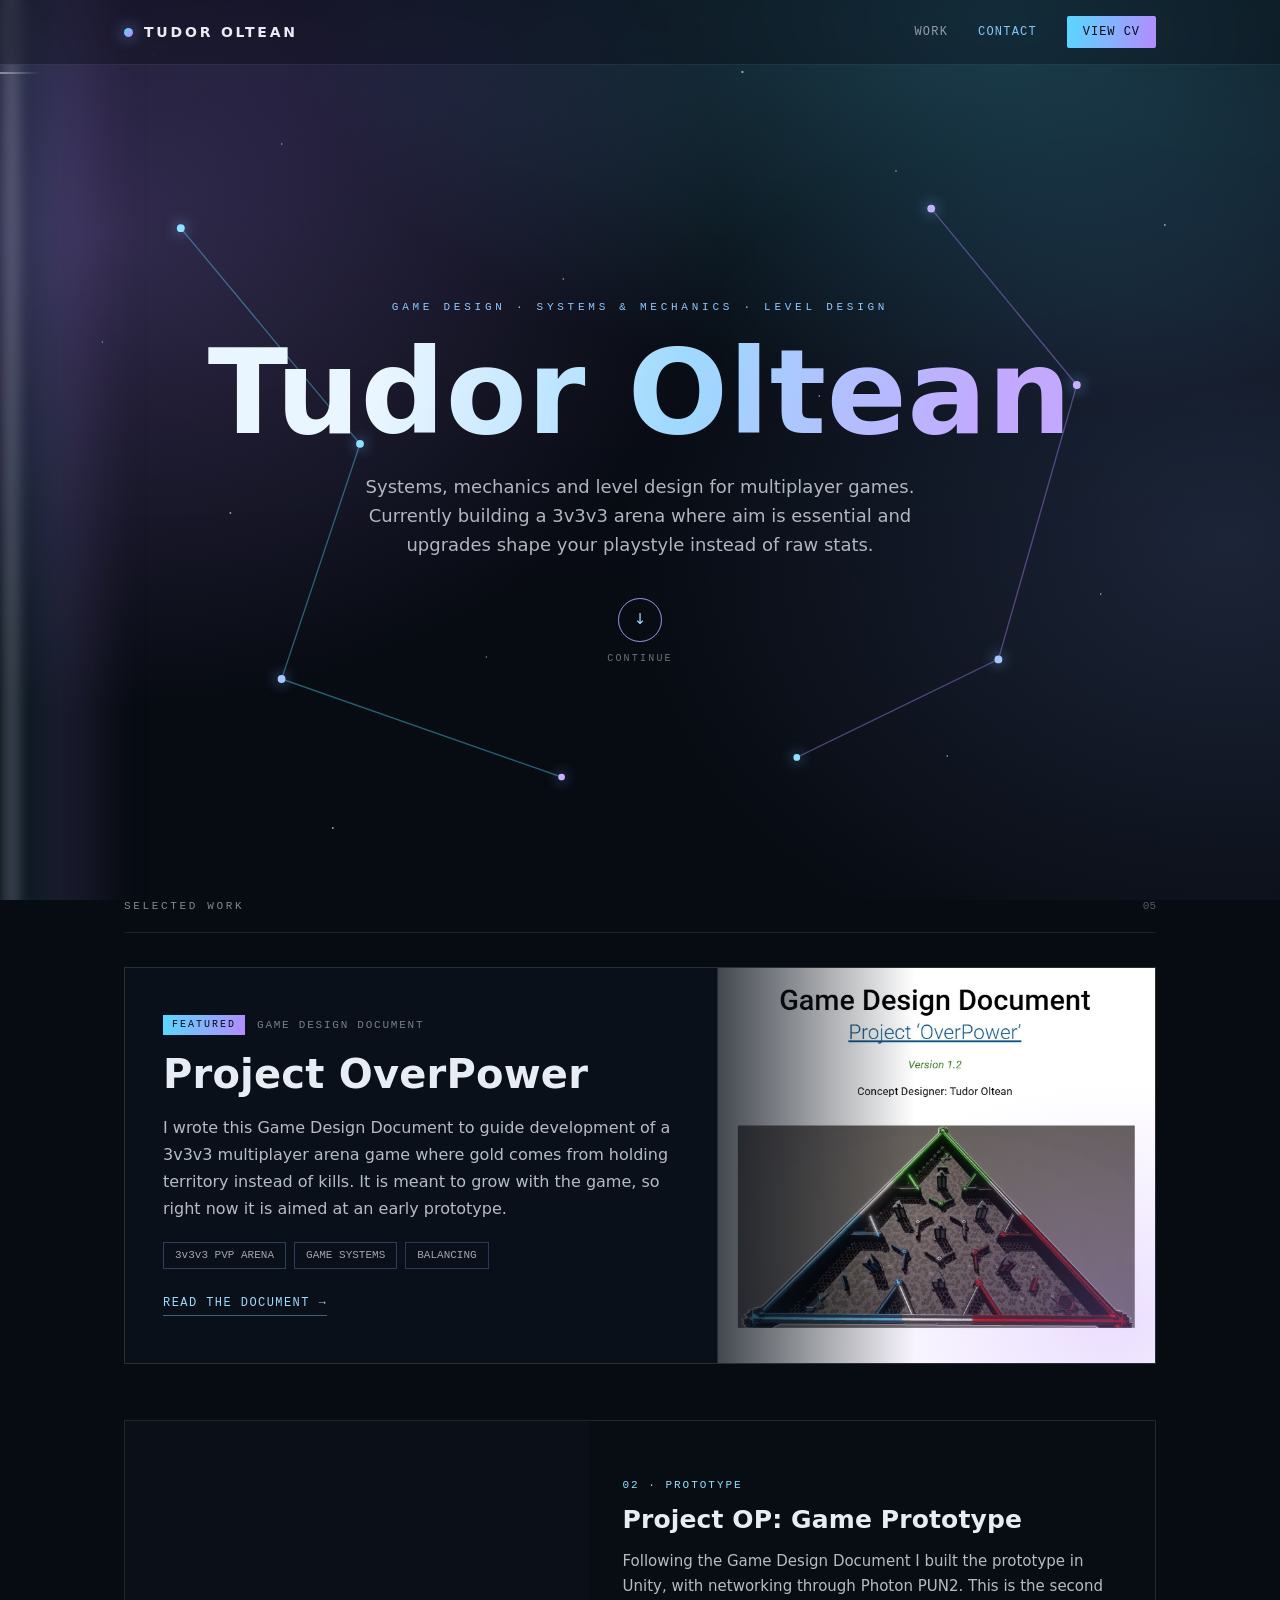
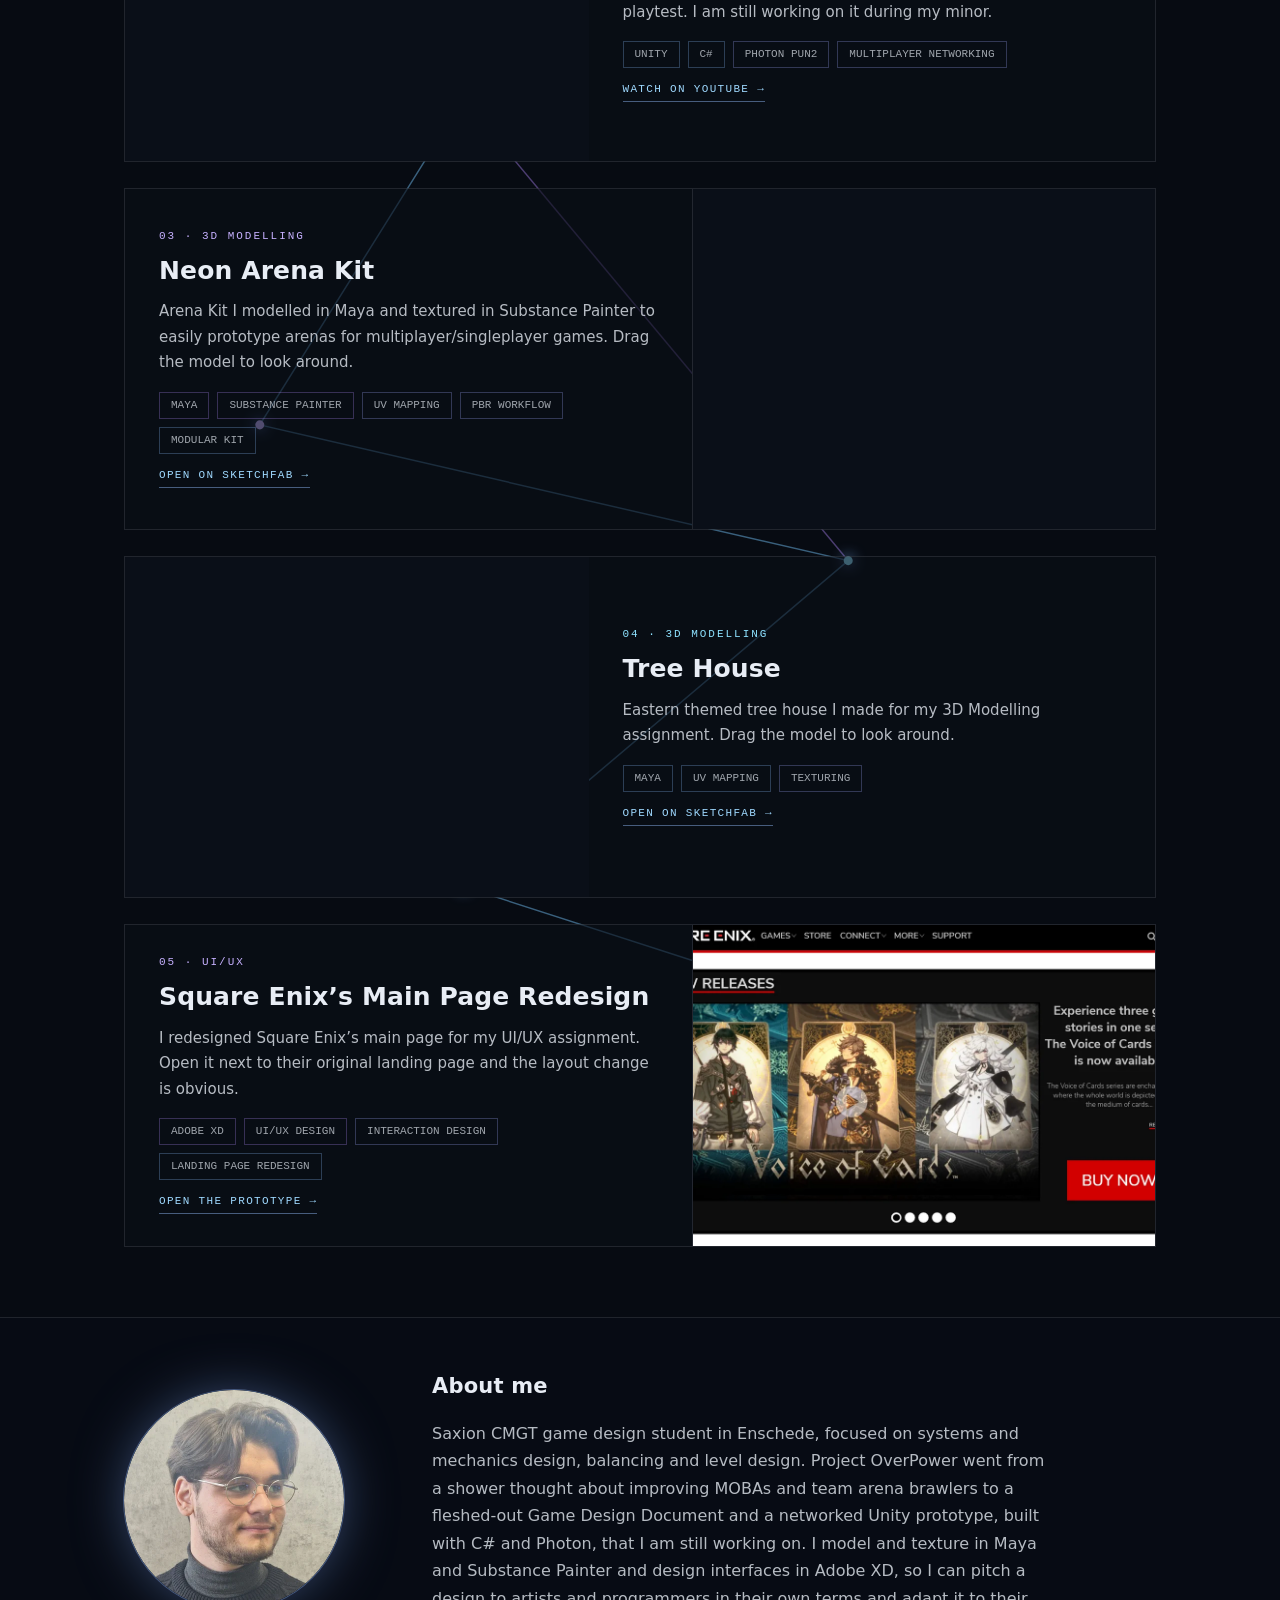
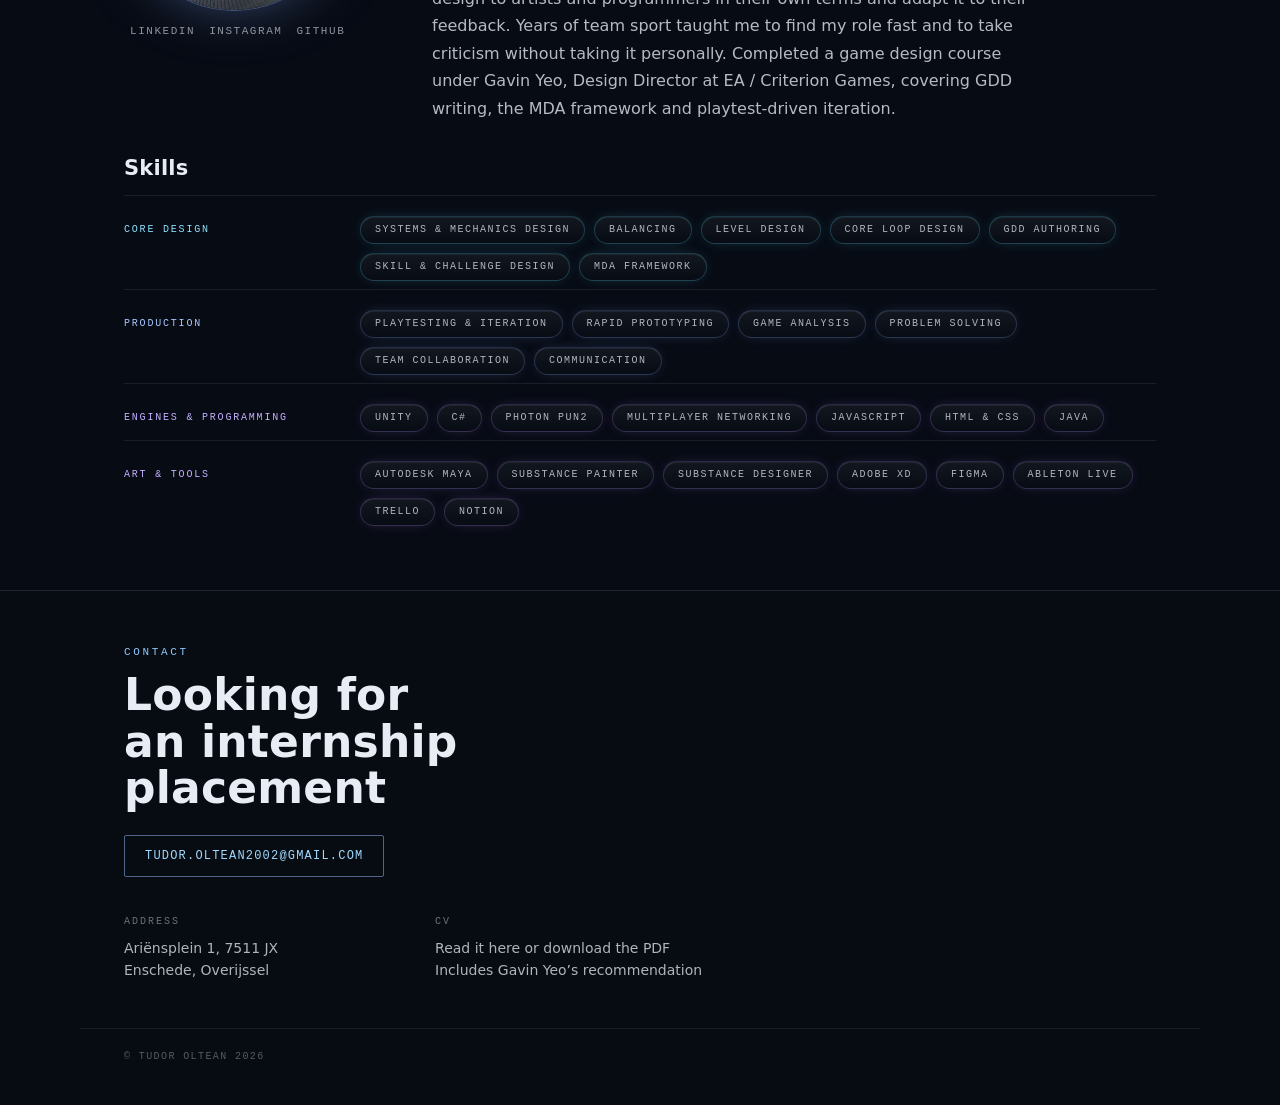
==== commit 779de51c: "Fix Tier 4 income, drop an orphaned page, and make the viewers work on phones GDD: - Tier 4 central " ====
--- a/index.html
+++ b/index.html
@@ -91,7 +91,7 @@
 
 		<p class="eyebrow hero__eyebrow">GAME DESIGN · SYSTEMS &amp; MECHANICS · LEVEL DESIGN</p>
 		<h1 class="hero__name">Tudor Oltean</h1>
-		<p class="hero__tagline">Systems, mechanics and level design for multiplayer games. Currently building a 3v3v3 objective-based arena where aim and build choices decide fights.</p>
+		<p class="hero__tagline">Systems, mechanics and level design for multiplayer games. Currently building a 3v3v3 arena where aim is essential and upgrades shape your playstyle instead of raw stats.</p>
 
 		<a class="continue" href="#work">
 			<span class="continue__circle">
--- a/assets/css/style.css
+++ b/assets/css/style.css
@@ -997,6 +997,41 @@
 }
 .viewer__fallback a{color:var(--cyan-text);text-decoration:underline;text-underline-offset:3px}
 
+.viewer__mobile{display:none}
+.viewer__preview{
+	display:block;
+	position:relative;
+	margin-top:30px;
+	border:1px solid var(--line-nav);
+	border-radius:var(--radius);
+	overflow:hidden;
+	background:var(--panel);
+}
+.viewer__preview img{width:100%;height:auto;display:block}
+/* the page fades out under the button so the call to action stays readable */
+.viewer__preview::after{
+	content:"";
+	position:absolute;
+	left:0;right:0;bottom:0;
+	height:34%;
+	background:linear-gradient(to bottom,transparent,var(--bg) 92%);
+	pointer-events:none;
+}
+.viewer__preview-cta{
+	position:absolute;
+	left:50%;bottom:22px;
+	transform:translateX(-50%);
+	z-index:1;
+	font:500 11px/1 var(--mono);
+	letter-spacing:.14em;
+	color:var(--cyan-text);
+	background:rgba(10,15,24,.9);
+	border:1px solid rgba(88,216,255,.55);
+	border-radius:var(--radius);
+	padding:14px 20px;
+	white-space:nowrap;
+}
+
 .viewer__note{
 	margin-top:18px;
 	font:400 12px/1.6 var(--mono);
@@ -1007,9 +1042,11 @@
 @media (max-width:736px){
 	.viewer__head{padding-top:30px}
 	.viewer__headline{align-items:flex-start}
-	/* phones mostly refuse to render a PDF in an iframe, so keep the frame
-	   short and let the buttons above do the work */
-	.viewer__frame{height:62vh}
+	/* Phones mostly refuse to render a PDF in an iframe and just show a blank
+	   grey box, so swap the frame for a real first-page image plus a button
+	   that opens the PDF in the device's own viewer. */
+	.viewer__frame{display:none}
+	.viewer__mobile{display:block}
 	.viewer__btn{padding:13px 15px;font-size:10px}
 }
 
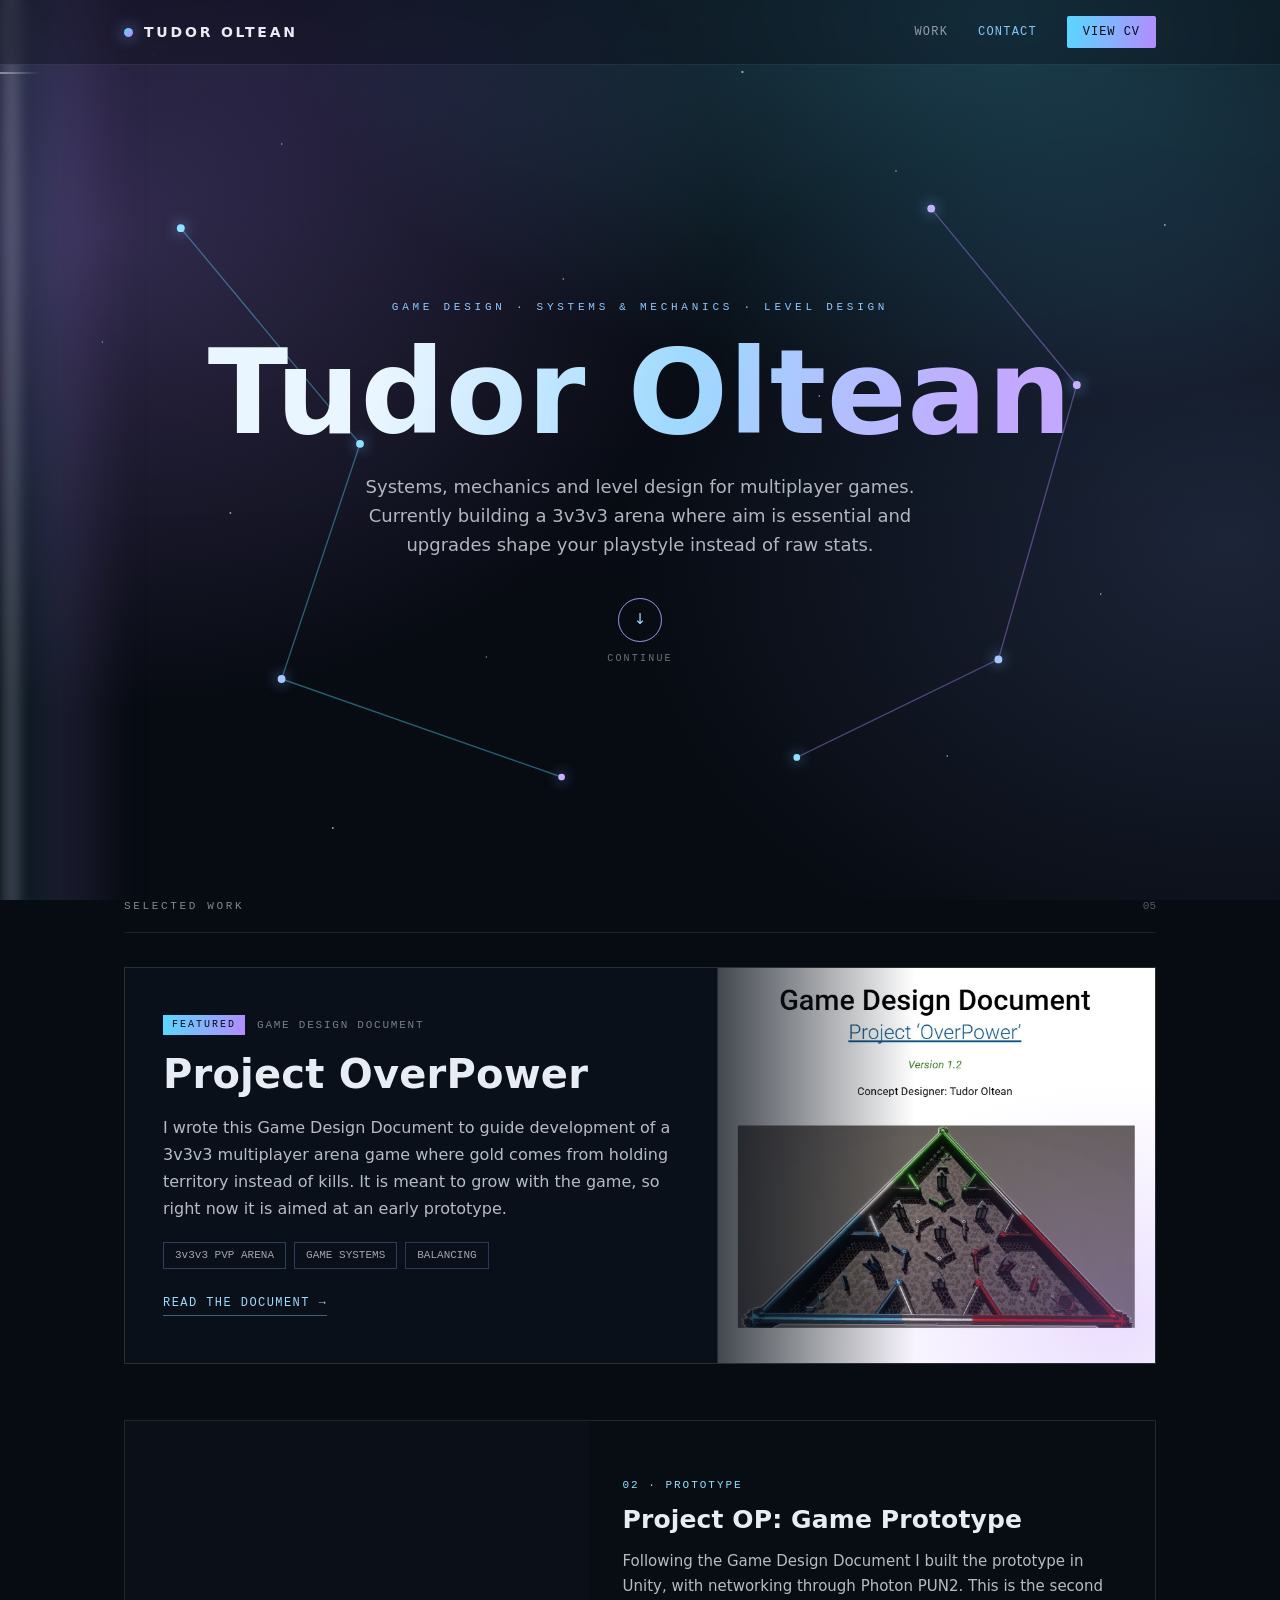
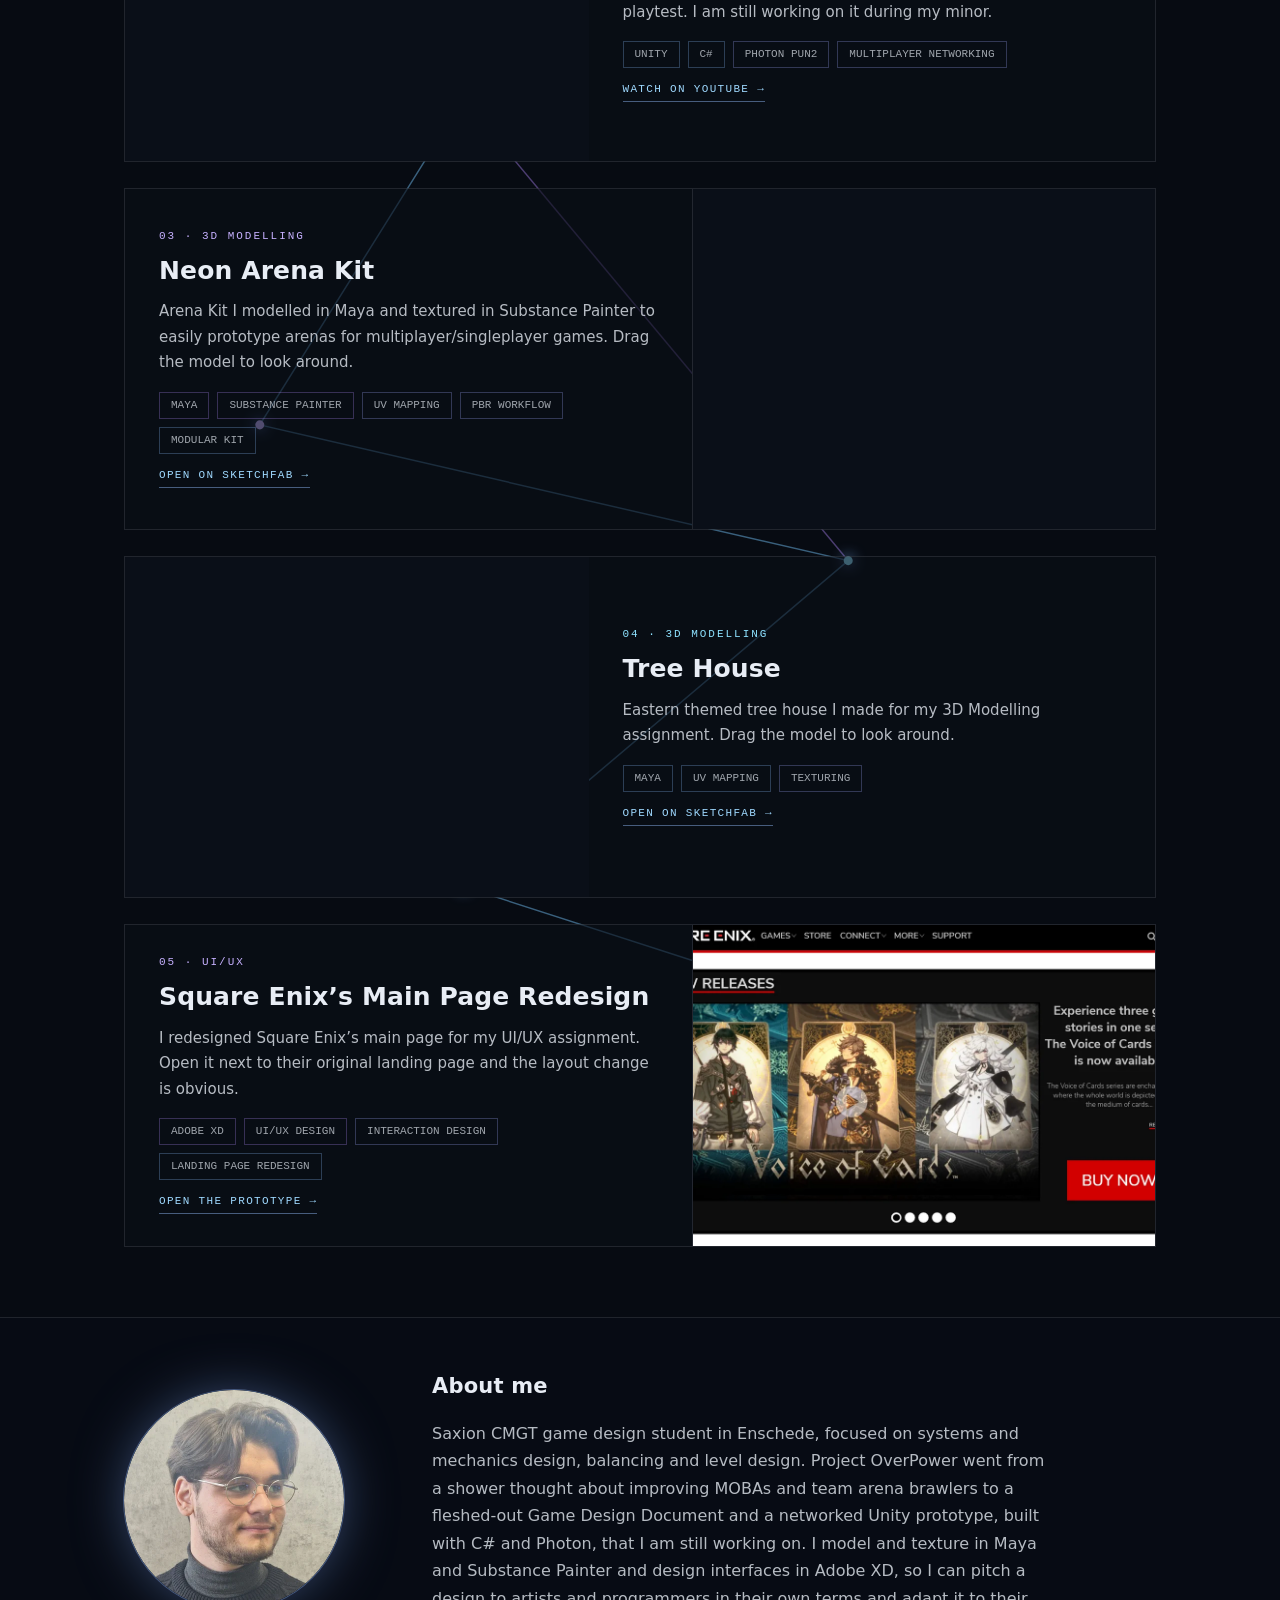
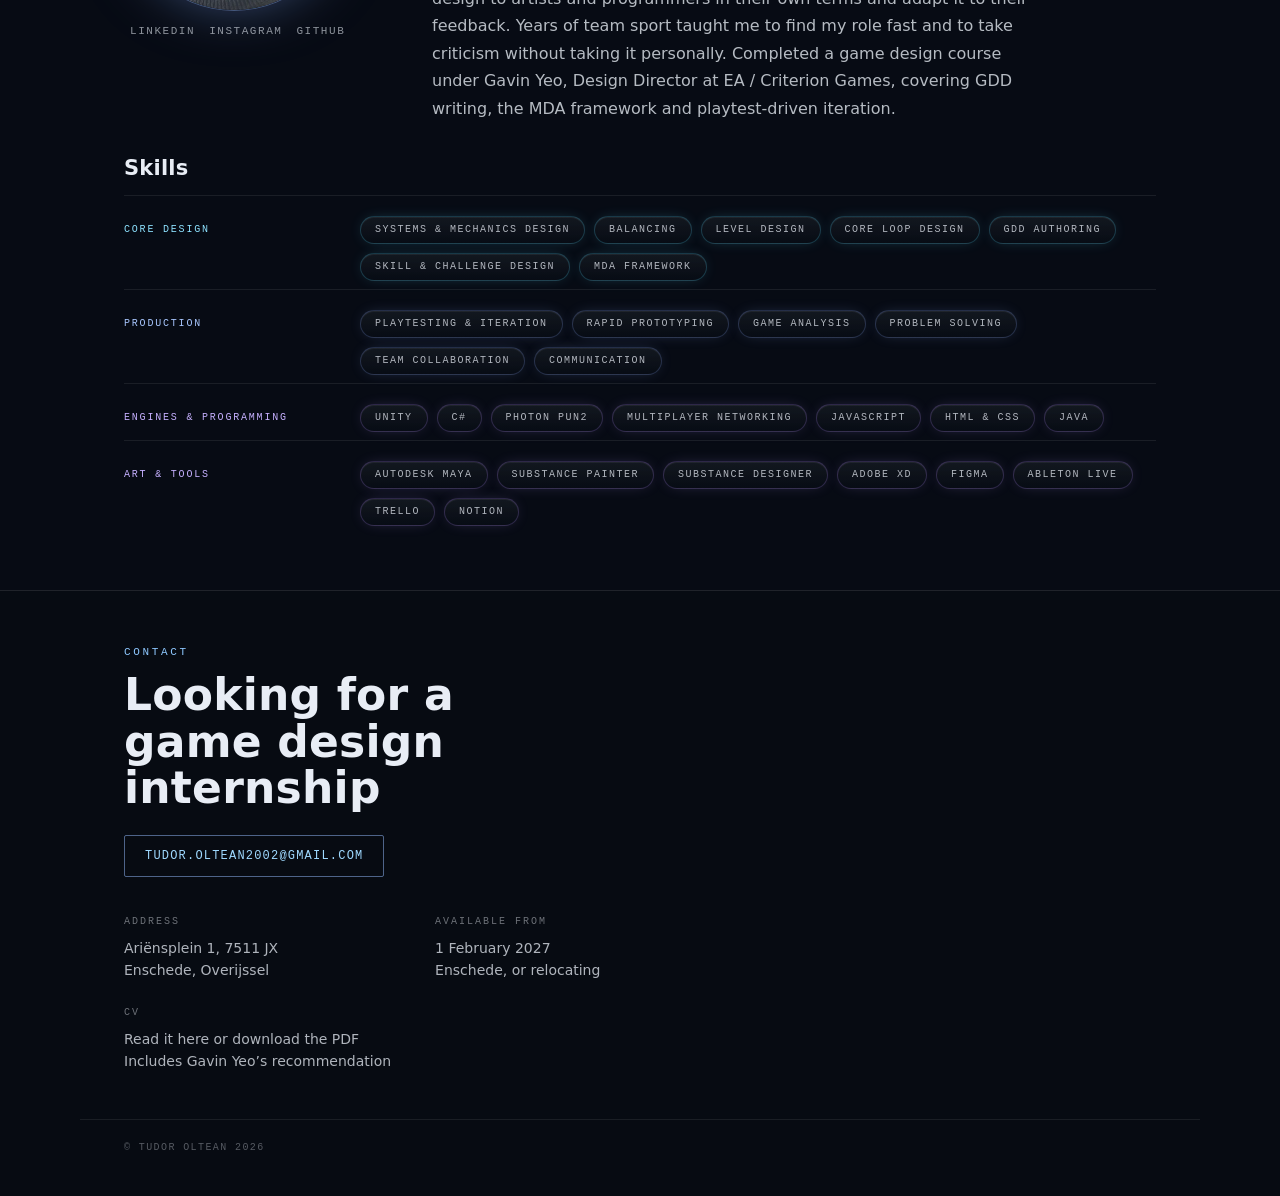
==== commit daafac17: "Add internship availability: 1 February 2027 The start date is the first thing a studio needs to kno" ====
--- a/index.html
+++ b/index.html
@@ -4,7 +4,7 @@
 	<meta charset="utf-8">
 	<meta name="viewport" content="width=device-width, initial-scale=1">
 	<title>Tudor Oltean | Game Designer, Systems &amp; Level Design</title>
-	<meta name="description" content="Tudor Oltean, game designer specialising in systems, mechanics and balancing. Unity prototypes, GDD authoring, 3D modelling in Maya. Saxion CMGT, Enschede.">
+	<meta name="description" content="Tudor Oltean, game designer specialising in systems, mechanics and balancing. Unity prototypes and GDD authoring. Enschede. Internship from February 2027.">
 	<meta name="theme-color" content="#070b12">
 	<link rel="canonical" href="https://tdrolt.github.io/">
 	<!-- proves site ownership to Google Search Console; must stay for the property to remain verified -->
@@ -15,7 +15,7 @@
 	<meta property="og:type" content="website">
 	<meta property="og:url" content="https://tdrolt.github.io/">
 	<meta property="og:title" content="Tudor Oltean | Game Designer, Systems &amp; Level Design">
-	<meta property="og:description" content="Tudor Oltean, game designer specialising in systems, mechanics and balancing. Unity prototypes, GDD authoring, 3D modelling in Maya. Saxion CMGT, Enschede.">
+	<meta property="og:description" content="Tudor Oltean, game designer specialising in systems, mechanics and balancing. Unity prototypes and GDD authoring. Enschede. Internship from February 2027.">
 	<meta property="og:image" content="https://tdrolt.github.io/images/overpower.jpg">
 	<meta property="og:image:alt" content="Cover art of the Project OverPower game design document, a 3v3v3 multiplayer arena game">
 	<meta name="twitter:card" content="summary_large_image">
@@ -312,7 +312,7 @@
 		<div class="contact__inner">
 			<div class="contact__lead">
 				<h2 class="eyebrow eyebrow--cyan" id="contact-title">CONTACT</h2>
-				<p class="contact__headline">Looking for an internship placement</p>
+				<p class="contact__headline">Looking for a game design internship</p>
 				<a class="btn-email" href="mailto:tudor.oltean2002@gmail.com">TUDOR.OLTEAN2002@GMAIL.COM</a>
 			</div>
 
@@ -322,6 +322,10 @@
 					<p class="detail__value">Ariënsplein 1, 7511 JX<br>Enschede, Overijssel</p>
 				</div>
 				<div>
+					<h3 class="detail__label">AVAILABLE FROM</h3>
+					<p class="detail__value">1 February 2027<br>Enschede, or relocating</p>
+				</div>
+				<div>
 					<h3 class="detail__label">CV</h3>
 					<p class="detail__value"><a href="cv/">Read it here</a> or <a href="assets/cv.pdf" download="Tudor Oltean CV.pdf">download the PDF</a><br>Includes Gavin Yeo&rsquo;s recommendation</p>
 				</div>
